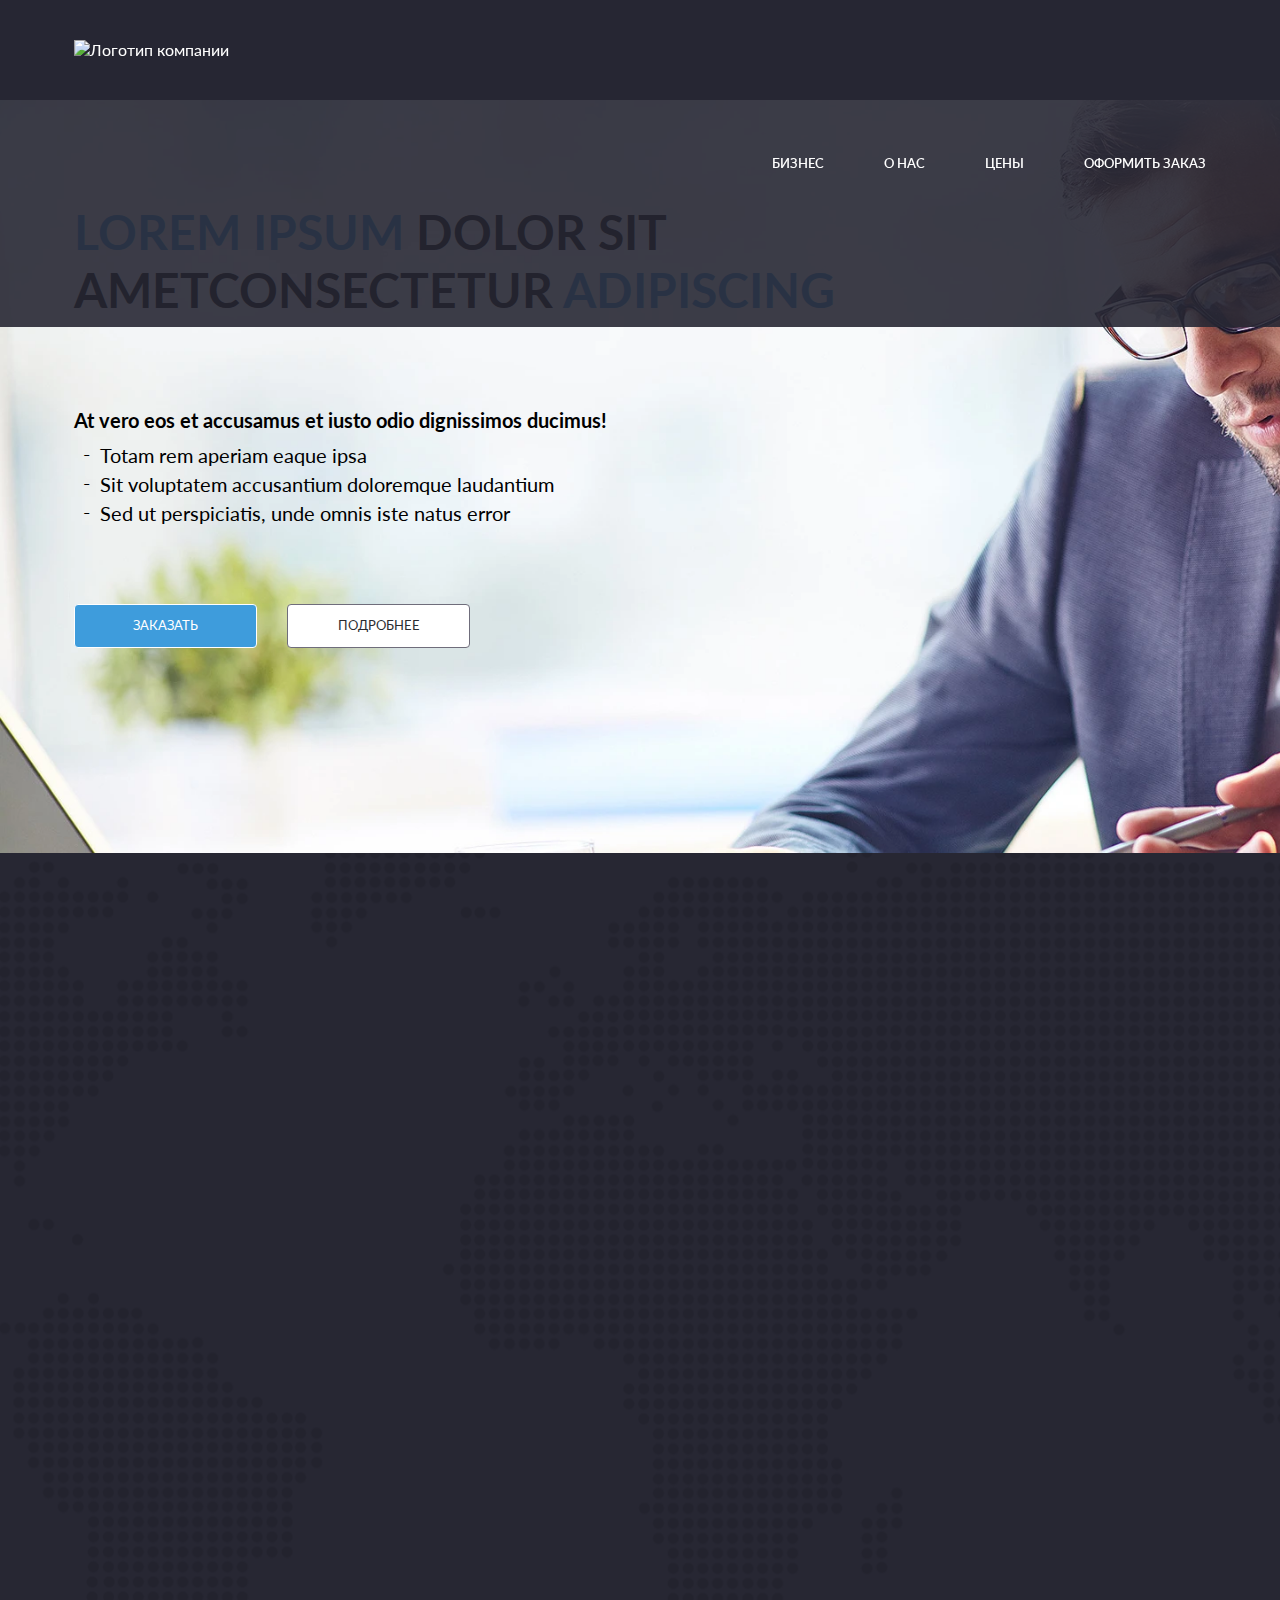
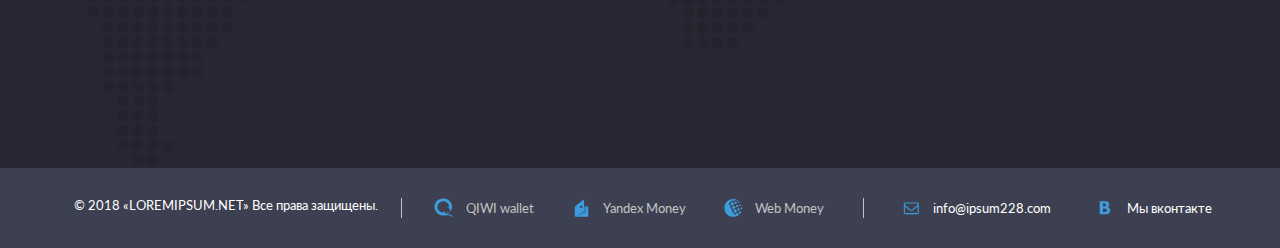
==== main.html @ a4b5b8fb "Add test-form site" ====
<!DOCTYPE html>
<html class="custom-scrollable" lang="en">
  <head>
    <title>Главная - Test</title>
    <meta charset="utf-8">
    <meta name="viewport" content="width=device-width, initial-scale=1.0">
    <meta http-equiv="X-UA-Compatible" content="ie=edge">
    <meta name="description" content="Тестовое задание">
    <link rel="preload" href="fonts/Lato-Regular.woff2" as="font" crossorigin="anonymous">
    <link rel="preload" href="fonts/Lato-Semibold.woff2" as="font" crossorigin="anonymous">
    <link rel="preload" href="fonts/Lato-Bold.woff2" as="font" crossorigin="anonymous">
    <link rel="preload" href="fonts/Lato-Heavy.woff2" as="font" crossorigin="anonymous">
    <link rel="stylesheet" href="css/style.min.css">
  </head>
  <body>
    <div class="visually-hidden"><svg xmlns="http://www.w3.org/2000/svg" xmlns:xlink="http://www.w3.org/1999/xlink"><symbol id="icon-burger" viewBox="0 0 28 22">
<line y1="1" x2="28" y2="1" stroke="currentColor" stroke-width="2"/>
<line y1="11" x2="28" y2="11" stroke="currentColor" stroke-width="2"/>
<line y1="21" x2="28" y2="21" stroke="currentColor" stroke-width="2"/>
</symbol><symbol id="icon-close" viewBox="0 0 20 20"><path d="M.293 18.291a1 1 0 101.414 1.414L10 11.413l8.292 8.292a1 1 0 101.414-1.414l-8.292-8.292 8.292-8.292A1 1 0 1018.291.293L9.999 8.585 1.707.293A1 1 0 10.293 1.707L8.585 10 .293 18.291z"/></symbol><symbol id="icon-cross" viewBox="0 0 14 14">
<path d="M13 1L1 13" stroke="currentColor" stroke-width="1.2" stroke-linecap="round" stroke-linejoin="round"/>
<path d="M1 1L13 13" stroke="currentColor" stroke-width="1.2" stroke-linecap="round" stroke-linejoin="round"/>
</symbol><symbol id="icon-dropdown" viewBox="0 0 9 6">
<path d="M8.93375 1.51079C8.93375 1.43936 8.89803 1.359 8.84446 1.30543L8.39803 0.859C8.34446 0.805429 8.2641 0.769714 8.19268 0.769714C8.12125 0.769714 8.04089 0.805429 7.98732 0.859L4.47839 4.36793L0.969462 0.859C0.91589 0.805429 0.835533 0.769714 0.764105 0.769714C0.683748 0.769714 0.612319 0.805429 0.558748 0.859L0.112319 1.30543C0.0587475 1.359 0.0230331 1.43936 0.0230331 1.51079C0.0230331 1.58221 0.0587475 1.66257 0.112319 1.71614L4.27303 5.87686C4.3266 5.93043 4.40696 5.96614 4.47839 5.96614C4.54982 5.96614 4.63018 5.93043 4.68375 5.87686L8.84446 1.71614C8.89803 1.66257 8.93375 1.58221 8.93375 1.51079Z" fill="currentColor"/>
</symbol><symbol id="icon-email" viewBox="0 0 16 13">
<path d="M14.7503 10.8491C14.7503 10.9914 14.6248 11.117 14.4825 11.117H2.16106C2.01876 11.117 1.89321 10.9914 1.89321 10.8491V4.42057C2.06899 4.62146 2.26151 4.80561 2.47077 4.97302C3.66776 5.89378 4.87312 6.83128 6.03662 7.80226C6.66441 8.32961 7.44287 8.97414 8.31341 8.97414H8.32178H8.33015C9.20068 8.97414 9.97914 8.32961 10.6069 7.80226C11.7704 6.83128 12.9758 5.89378 14.1728 4.97302C14.382 4.80561 14.5746 4.62146 14.7503 4.42057V10.8491ZM14.7503 2.05171C14.7503 2.7632 14.064 3.69233 13.5199 4.11923C12.3982 4.99813 11.2766 5.88541 10.1633 6.77269C9.71966 7.13262 8.91609 7.90271 8.33015 7.90271H8.32178H8.31341C7.72747 7.90271 6.9239 7.13262 6.48026 6.77269C5.36698 5.88541 4.24533 4.99813 3.12367 4.11923C2.37033 3.52492 1.89321 2.69624 1.89321 1.742C1.89321 1.5997 2.01876 1.47414 2.16106 1.47414H14.4825C14.8006 1.47414 14.7503 1.84244 14.7503 2.05171ZM15.8218 1.742C15.8218 1.00539 15.2191 0.40271 14.4825 0.40271H2.16106C1.42446 0.40271 0.821777 1.00539 0.821777 1.742V10.8491C0.821777 11.5857 1.42446 12.1884 2.16106 12.1884H14.4825C15.2191 12.1884 15.8218 11.5857 15.8218 10.8491V1.742Z" fill="currentColor"/>
</symbol><symbol id="icon-file" viewBox="0 0 30 40">
<path d="M29.0313 39.0697H0.966797V0.930176H18.87L29.0313 10.2325V39.0697Z" fill="white"/>
<path d="M9.75042 22.9158C9.31003 22.4971 9.30611 21.8145 9.74166 21.3912C10.1772 20.9679 10.8873 20.9641 11.3277 21.3828L9.75042 22.9158ZM14.2119 25.641L15.0615 26.3446C14.8587 26.571 14.5672 26.7063 14.2566 26.7182C13.946 26.7301 13.6442 26.6176 13.4232 26.4075L14.2119 25.641ZM19.8358 17.7147C20.24 17.2636 20.9482 17.213 21.4175 17.6016C21.8867 17.9902 21.9394 18.6709 21.5351 19.122L19.8358 17.7147ZM11.3277 21.3828L15.0005 24.8745L13.4232 26.4075L9.75042 22.9158L11.3277 21.3828ZM13.3622 24.9373L19.8358 17.7147L21.5351 19.122L15.0615 26.3446L13.3622 24.9373Z" fill="#0B1A22"/>
<path d="M0.824038 0.000917716C0.355416 0.0433751 -0.00194013 0.420336 7.92638e-06 0.870686V39.1302C7.92638e-06 39.6106 0.40712 39.9997 0.909022 40H29.091C29.5929 39.9997 30 39.6106 30 39.1302V10.4356C30.0019 10.2008 29.9045 9.97551 29.7301 9.81053L19.7301 0.245645C19.5589 0.0870326 19.3293 -0.000611819 19.0909 0.000909868H0.909006C0.880786 -0.000303289 0.85225 -0.000303289 0.824029 0.000909868L0.824038 0.000917716ZM1.81836 1.74014H18.1821V10.4355C18.1821 10.9156 18.5892 11.305 19.0911 11.305H28.182V38.2605H1.81828L1.81836 1.74014ZM20.0003 2.96293L26.9035 9.56604H20.0003V2.96293Z" fill="#0B1A22"/>
</symbol><symbol id="icon-list" viewBox="0 0 55 56">
<path d="M23.9933 29.8724V28.5867C23.9933 28.2251 24.2746 27.9439 24.6362 27.9439H38.779C39.1406 27.9439 39.4219 28.2251 39.4219 28.5867V29.8724C39.4219 30.234 39.1406 30.5153 38.779 30.5153H24.6362C24.2746 30.5153 23.9933 30.234 23.9933 29.8724Z" fill="white"/>
<path d="M24.6362 33.0867H38.779C39.1406 33.0867 39.4219 33.368 39.4219 33.7296V35.0153C39.4219 35.3769 39.1406 35.6581 38.779 35.6581H24.6362C24.2746 35.6581 23.9933 35.3769 23.9933 35.0153V33.7296C23.9933 33.368 24.2746 33.0867 24.6362 33.0867Z" fill="white"/>
<path d="M24.6362 38.2296H38.779C39.1406 38.2296 39.4219 38.5108 39.4219 38.8724V40.1581C39.4219 40.5198 39.1406 40.801 38.779 40.801H24.6362C24.2746 40.801 23.9933 40.5198 23.9933 40.1581V38.8724C23.9933 38.5108 24.2746 38.2296 24.6362 38.2296Z" fill="white"/>
<path fill-rule="evenodd" clip-rule="evenodd" d="M16.279 21.8148C12.1838 21.8148 8.86401 18.495 8.86401 14.3998C8.86401 10.3046 12.1838 6.9848 16.279 6.9848C19.723 6.9848 22.6186 9.33277 23.4524 12.5153H36.2076C37.2723 12.5153 38.7589 13.1381 39.5022 13.8814L45.7701 20.1492C46.5134 20.8925 47.1362 22.3791 47.1362 23.4439V46.5867C47.1362 47.6515 46.2723 48.5153 45.2076 48.5153H18.2076C17.1429 48.5153 16.279 47.6515 16.279 46.5867L16.279 21.8148ZM18.8504 21.3568C21.4729 20.3871 23.3971 17.977 23.6626 15.0867H34.279V23.4439C34.279 24.5086 35.1429 25.3724 36.2076 25.3724H44.5647V45.9439H18.8504V21.3568ZM37.6741 15.6894C37.5335 15.5488 37.192 15.368 36.8504 15.2474V22.801H44.404C44.2835 22.4595 44.1027 22.118 43.9621 21.9773L37.6741 15.6894ZM17.279 15.3998H21.279V13.3998H17.279V9.39984H15.279V13.3998H11.279V15.3998H15.279V19.3998H17.279V15.3998Z" fill="white"/>
</symbol><symbol id="icon-mail" viewBox="0 0 55 56">
<path d="M44.4286 39.6071C44.4286 39.9487 44.1272 40.25 43.7857 40.25H14.2143C13.8728 40.25 13.5714 39.9487 13.5714 39.6071V24.1786C13.9933 24.6607 14.4554 25.1027 14.9576 25.5045C17.8304 27.7143 20.7232 29.9643 23.5156 32.2946C25.0223 33.5603 26.8906 35.1071 28.9799 35.1071H29H29.0201C31.1094 35.1071 32.9777 33.5603 34.4844 32.2946C37.2768 29.9643 40.1696 27.7143 43.0424 25.5045C43.5446 25.1027 44.0067 24.6607 44.4286 24.1786V39.6071ZM44.4286 18.4933C44.4286 20.2009 42.7813 22.4308 41.4754 23.4553C38.7835 25.5647 36.0915 27.6942 33.4196 29.8237C32.3549 30.6875 30.4263 32.5357 29.0201 32.5357H29H28.9799C27.5737 32.5357 25.6451 30.6875 24.5804 29.8237C21.9085 27.6942 19.2165 25.5647 16.5246 23.4553C14.7165 22.029 13.5714 20.0402 13.5714 17.75C13.5714 17.4085 13.8728 17.1071 14.2143 17.1071H43.7857C44.5491 17.1071 44.4286 17.9911 44.4286 18.4933ZM47 17.75C47 15.9821 45.5536 14.5357 43.7857 14.5357H14.2143C12.4464 14.5357 11 15.9821 11 17.75V39.6071C11 41.375 12.4464 42.8214 14.2143 42.8214H43.7857C45.5536 42.8214 47 41.375 47 39.6071V17.75Z" fill="white"/>
</symbol><symbol id="icon-money" viewBox="0 0 55 56">
<path d="M23.9286 32.5357V30.6071H26.5V24.8214H26.4598C26.1384 25.3237 25.8371 25.5446 25.3549 25.9665L23.808 24.3594L26.7812 21.6071H29.0714V30.6071H31.6429V32.5357H23.9286ZM34.2143 27.3928C34.2143 23.7366 32.0045 19.0357 27.7857 19.0357C23.567 19.0357 21.3571 23.7366 21.3571 27.3928C21.3571 31.0491 23.567 35.75 27.7857 35.75C32.0045 35.75 34.2143 31.0491 34.2143 27.3928ZM44.5 32.5357C41.6674 32.5357 39.3571 34.846 39.3571 37.6786H16.2143C16.2143 34.846 13.904 32.5357 11.0714 32.5357V22.25C13.904 22.25 16.2143 19.9397 16.2143 17.1071H39.3571C39.3571 19.9397 41.6674 22.25 44.5 22.25V32.5357ZM47.0714 15.8214C47.0714 15.1183 46.4888 14.5357 45.7857 14.5357H9.78571C9.08259 14.5357 8.5 15.1183 8.5 15.8214V38.9643C8.5 39.6674 9.08259 40.25 9.78571 40.25H45.7857C46.4888 40.25 47.0714 39.6674 47.0714 38.9643V15.8214Z" fill="white"/>
</symbol><symbol id="icon-percent" viewBox="0 0 55 56">
<path d="M37.7858 35.9643C37.7858 37.3705 36.6206 38.5357 35.2144 38.5357C33.8081 38.5357 32.643 37.3705 32.643 35.9643C32.643 34.558 33.8081 33.3928 35.2144 33.3928C36.6206 33.3928 37.7858 34.558 37.7858 35.9643ZM22.3572 20.5357C22.3572 21.9419 21.1921 23.1071 19.7858 23.1071C18.3796 23.1071 17.2144 21.9419 17.2144 20.5357C17.2144 19.1294 18.3796 17.9643 19.7858 17.9643C21.1921 17.9643 22.3572 19.1294 22.3572 20.5357ZM42.9287 35.9643C42.9287 31.7053 39.4733 28.25 35.2144 28.25C30.9555 28.25 27.5001 31.7053 27.5001 35.9643C27.5001 40.2232 30.9555 43.6786 35.2144 43.6786C39.4733 43.6786 42.9287 40.2232 42.9287 35.9643ZM41.0001 14.1071C41.0001 13.404 40.4175 12.8214 39.7144 12.8214H36.5001C36.0983 12.8214 35.7166 13.0223 35.4756 13.3437L14.2613 41.6294C14.1006 41.8504 14.0001 42.1116 14.0001 42.3928C14.0001 43.096 14.5827 43.6786 15.2858 43.6786H18.5001C18.9019 43.6786 19.2836 43.4777 19.5247 43.1562L40.7389 14.8705C40.8997 14.6495 41.0001 14.3884 41.0001 14.1071ZM27.5001 20.5357C27.5001 16.2768 24.0447 12.8214 19.7858 12.8214C15.5269 12.8214 12.0715 16.2768 12.0715 20.5357C12.0715 24.7946 15.5269 28.25 19.7858 28.25C24.0447 28.25 27.5001 24.7946 27.5001 20.5357Z" fill="white"/>
</symbol><symbol id="icon-pin" viewBox="0 0 18 21">
<path d="M16.8125 4.60899L13.3304 1.12685C12.9174 0.713902 12.0915 0.36792 11.5 0.36792H1.50002C0.9085 0.36792 0.428589 0.847831 0.428589 1.43935V19.2965C0.428589 19.888 0.9085 20.3679 1.50002 20.3679H16.5C17.0915 20.3679 17.5714 19.888 17.5714 19.2965V6.43935C17.5714 5.84783 17.2255 5.02194 16.8125 4.60899ZM11.8572 1.88578C12.0469 1.95274 12.2366 2.05319 12.3148 2.13131L15.8081 5.62462C15.8862 5.70274 15.9866 5.89247 16.0536 6.08221H11.8572V1.88578ZM16.1429 18.9394H1.85716V1.79649H10.4286V6.43935C10.4286 7.03087 10.9085 7.51078 11.5 7.51078H16.1429V18.9394ZM4.7143 9.29649V10.0108C4.7143 10.2117 4.87055 10.3679 5.07145 10.3679H12.9286C13.1295 10.3679 13.2857 10.2117 13.2857 10.0108V9.29649C13.2857 9.0956 13.1295 8.93935 12.9286 8.93935H5.07145C4.87055 8.93935 4.7143 9.0956 4.7143 9.29649ZM12.9286 11.7965H5.07145C4.87055 11.7965 4.7143 11.9527 4.7143 12.1536V12.8679C4.7143 13.0688 4.87055 13.2251 5.07145 13.2251H12.9286C13.1295 13.2251 13.2857 13.0688 13.2857 12.8679V12.1536C13.2857 11.9527 13.1295 11.7965 12.9286 11.7965ZM12.9286 14.6536H5.07145C4.87055 14.6536 4.7143 14.8099 4.7143 15.0108V15.7251C4.7143 15.926 4.87055 16.0822 5.07145 16.0822H12.9286C13.1295 16.0822 13.2857 15.926 13.2857 15.7251V15.0108C13.2857 14.8099 13.1295 14.6536 12.9286 14.6536Z" fill="currentColor"/>
</symbol><symbol id="icon-qiwi" viewBox="0 0 21 20">
<path d="M16.9118 13.4559C16.9719 13.8435 16.845 14.0076 16.7167 14.0076C16.5885 14.0076 16.4028 13.85 16.1957 13.5373C15.9887 13.2245 15.9179 12.8769 16.0181 12.6986C16.0558 12.6368 16.1167 12.5915 16.1881 12.572C16.2595 12.5525 16.3359 12.5604 16.4015 12.5939C16.7421 12.718 16.8757 13.2233 16.9118 13.4559ZM15.0241 14.3061C15.4343 14.6408 15.5585 15.0389 15.3421 15.3193C15.2762 15.3977 15.1922 15.46 15.0968 15.5013C15.0014 15.5426 14.8974 15.5617 14.793 15.557C14.5642 15.5574 14.3425 15.4801 14.1665 15.3386C13.7951 15.0246 13.6856 14.5142 13.9287 14.2247C13.9824 14.1653 14.0494 14.1186 14.1247 14.0881C14.2 14.0577 14.2814 14.0443 14.3629 14.049C14.6077 14.0569 14.8418 14.1479 15.0241 14.3061ZM14.3402 17.5367C16.1022 17.5367 18.0139 18.1208 20.1313 19.9351C20.3424 20.1161 20.6243 19.8912 20.4399 19.6651C18.3599 17.1258 16.4322 16.6412 14.5178 16.2329C12.172 15.7315 10.9643 14.4535 10.1187 13.0514C9.95167 12.7723 9.87552 12.8214 9.86083 13.1806C9.84679 13.7131 9.88841 14.2456 9.98507 14.7701C9.89022 14.7701 9.79403 14.7701 9.69918 14.7701C8.49698 14.7701 7.32179 14.4252 6.3222 13.7792C5.3226 13.1331 4.54352 12.2148 4.08346 11.1404C3.6234 10.0661 3.50302 8.88385 3.73756 7.7433C3.9721 6.60275 4.55101 5.55509 5.40109 4.7328C6.25117 3.91051 7.33424 3.35053 8.51334 3.12366C9.69244 2.89679 10.9146 3.01322 12.0253 3.45824C13.136 3.90326 14.0853 4.65688 14.7532 5.62379C15.4211 6.5907 15.7776 7.72748 15.7776 8.89037C15.7782 9.11877 15.7653 9.347 15.7389 9.57397C15.0985 9.49597 14.4514 9.48427 13.8085 9.53908C13.5773 9.55846 13.6107 9.6683 13.7844 9.69285C15.7883 10.043 17.175 11.2435 17.4902 13.4339C17.4914 13.445 17.4961 13.4555 17.5037 13.4638C17.5114 13.4721 17.5215 13.478 17.5328 13.4804C17.544 13.4828 17.5558 13.4818 17.5664 13.4774C17.577 13.473 17.5859 13.4654 17.5918 13.4559C18.6342 11.7703 19.0706 9.79838 18.8329 7.84774C18.5952 5.89709 17.6968 4.07738 16.2778 2.67245C14.8588 1.26752 12.999 0.356356 10.9885 0.0810911C8.97799 -0.194174 6.92984 0.181935 5.1635 1.15075C3.39717 2.11957 2.01197 3.62662 1.22396 5.43683C0.435958 7.24704 0.289461 9.25863 0.807322 11.1578C1.32518 13.057 2.47828 14.737 4.08676 15.9358C5.69524 17.1346 7.66865 17.7848 9.69918 17.7849C11.0418 17.7887 12.379 17.5355 14.3402 17.5355V17.5367Z" fill="currentColor"/>
</symbol><symbol id="icon-search" viewBox="0 0 55 55">
<path d="M33.9285 24.9286C33.9285 29.8906 29.8906 33.9286 24.9285 33.9286C19.9664 33.9286 15.9285 29.8906 15.9285 24.9286C15.9285 19.9665 19.9664 15.9286 24.9285 15.9286C29.8906 15.9286 33.9285 19.9665 33.9285 24.9286ZM44.2142 41.6429C44.2142 40.9598 43.933 40.2969 43.4709 39.8348L36.5803 32.9442C38.2075 30.5937 39.0714 27.7812 39.0714 24.9286C39.0714 17.1138 32.7432 10.7857 24.9285 10.7857C17.1138 10.7857 10.7856 17.1138 10.7856 24.9286C10.7856 32.7433 17.1138 39.0714 24.9285 39.0714C27.7812 39.0714 30.5937 38.2076 32.9441 36.5803L39.8348 43.4509C40.2968 43.933 40.9598 44.2143 41.6428 44.2143C43.049 44.2143 44.2142 43.0491 44.2142 41.6429Z" fill="white"/>
</symbol><symbol id="icon-vk" viewBox="0 0 12 14">
<path d="M11.1804 9.28625C11.1804 9.93665 11.0574 10.5079 10.8113 11.0001C10.5652 11.4923 10.2341 11.8995 9.81812 12.2218C9.32593 12.6085 8.78394 12.8839 8.19214 13.048C7.6062 13.212 6.85913 13.2941 5.95093 13.2941H0.712646V0.207153H5.33569C6.29663 0.207153 7.02319 0.245239 7.51538 0.321411C8.01343 0.391724 8.47925 0.544067 8.91284 0.778442C9.38159 1.0304 9.73022 1.36731 9.95874 1.78918C10.1931 2.21106 10.3103 2.69739 10.3103 3.24817C10.3103 3.88684 10.1492 4.4552 9.8269 4.95325C9.5105 5.45129 9.07104 5.8175 8.50854 6.05188V6.12219C9.31714 6.29211 9.9646 6.64075 10.4509 7.16809C10.9373 7.68958 11.1804 8.39563 11.1804 9.28625ZM6.97046 3.90735C6.97046 3.69641 6.91479 3.47961 6.80347 3.25696C6.698 3.0343 6.53101 2.87317 6.30249 2.77356C6.08569 2.67981 5.82788 2.63 5.52905 2.62415C5.23608 2.61243 4.79663 2.60657 4.21069 2.60657H3.98218V5.37512H4.39526C4.95776 5.37512 5.35034 5.36926 5.573 5.35754C5.80151 5.34583 6.03589 5.2843 6.27612 5.17297C6.53979 5.04993 6.72144 4.88 6.82104 4.66321C6.92065 4.44641 6.97046 4.19446 6.97046 3.90735ZM7.79663 9.22473C7.79663 8.82043 7.7146 8.50403 7.55054 8.27551C7.38647 8.047 7.14038 7.87415 6.81226 7.75696C6.61304 7.68079 6.33765 7.63977 5.98608 7.63391C5.64038 7.62219 5.17456 7.61633 4.58862 7.61633H3.98218V10.8947H4.15796C5.01343 10.8947 5.60522 10.8888 5.93335 10.8771C6.26147 10.8654 6.59546 10.7863 6.9353 10.6398C7.23413 10.5109 7.45093 10.3234 7.58569 10.0773C7.72632 9.82532 7.79663 9.54114 7.79663 9.22473Z" fill="currentColor"/>
</symbol><symbol id="icon-web-money" viewBox="0 0 19 18">
<path d="M9.34077 0C10.751 0 12.0928 0.323103 13.2969 0.901077C13.4857 0.986269 13.6758 1.08823 13.864 1.19028L13.0384 1.92159L11.8007 0.646297L9.66802 2.51651L8.41214 1.17307L4.49048 4.65889L7.00126 7.39646L6.02108 8.24641L8.49822 10.984L7.51795 11.8336L11.0613 15.7274L13.1585 13.823L14.9826 15.8639C14.6211 16.136 14.2255 16.4086 13.796 16.6462C12.4886 17.3773 10.9747 17.8016 9.35814 17.8016C4.38691 17.8016 0.345546 13.8066 0.345546 8.89314C0.327991 4.01286 4.37007 0 9.34077 0ZM7.68931 8.34864L9.83937 6.44418L11.7662 8.56952L9.61567 10.4738L7.68931 8.34864ZM9.22053 12.0214L11.3531 10.1001L13.2969 12.2253L11.1467 14.1298L9.22053 12.0214ZM6.15942 4.72713L8.30886 2.82267L10.2352 4.948L8.08507 6.85238L6.15942 4.72713ZM10.0974 3.70661L11.6971 2.27842L13.1423 3.85978L11.5426 5.30484L10.0974 3.70661ZM12.9529 10.2528L14.5521 8.82456L15.9972 10.4224L14.3974 11.8516L12.9529 10.2528ZM14.3631 13.4668L15.9629 12.0382L17.4068 13.6195L15.8076 15.0644L14.3631 13.4668ZM15.0168 6.12107L16.0831 5.16879L17.0459 6.22339L15.9799 7.17531L15.0168 6.12107ZM13.6408 2.97548L14.7071 2.00651L15.6707 3.07753L14.6036 4.02972L13.6408 2.97548ZM16.3755 9.26693L17.4417 8.31474L18.422 9.36899L17.3389 10.3209L16.3755 9.26693ZM11.5768 6.90341L13.1766 5.47513L14.6211 7.05614L13.022 8.48469L11.5768 6.90341Z" fill="currentColor"/>
</symbol><symbol id="icon-yandex-money" viewBox="0 0 15 18">
<path fill-rule="evenodd" clip-rule="evenodd" d="M0.779835 8.9307C0.779835 7.94664 0.863032 7.32213 2.91811 5.80087C4.61949 4.54138 10.073 0.237427 10.073 0.237427V7.42209H14.2203V17.7627H2.07518C1.36275 17.7627 0.779633 17.1844 0.779633 16.4778L0.779835 8.93076V8.9307Z" fill="currentColor"/>
<path fill-rule="evenodd" clip-rule="evenodd" d="M10.073 7.422V11.585L2.45212 16.7335L12.0874 13.6246V7.422H10.073Z" fill="black" fill-opacity="0.2"/>
<path fill-rule="evenodd" clip-rule="evenodd" d="M6.5904 7.20685C7.03609 6.68023 7.68696 6.49436 8.04435 6.79173C8.40174 7.08915 8.3303 7.75719 7.8846 8.2838C7.43925 8.81035 6.78811 8.99602 6.43072 8.69859C6.07333 8.40123 6.14497 7.73333 6.5904 7.20678V7.20685Z" fill="#231F20"/>
</symbol></svg>
    </div>
    <div class="wrapper">
      <header class="header">
        <div class="container">
          <div class="header__content-wrapper">
            <div class="header__logo"><img src="img/content/logo@1x.png" srcset="img/content/logo@2x.png 2x" width="120" height="120" alt="Логотип компании">
            </div>
            <div class="header__content">
              <nav class="main-nav">
                <ul class="main-nav__list">
                  <li class="main-nav__item"><a class="main-nav__link hover-main" href="#" aria-label="Бизнес">Бизнес</a>
                  </li>
                  <li class="main-nav__item"><a class="main-nav__link hover-main" href="#" aria-label="О нас">О нас</a>
                  </li>
                  <li class="main-nav__item"><a class="main-nav__link hover-main" href="#" aria-label="Цены">Цены</a>
                  </li>
                  <li class="main-nav__item"><a class="main-nav__link hover-main" href="#" aria-label="Оформить заказ">Оформить заказ</a>
                  </li>
                </ul>
              </nav>
            </div>
            <button class="header__menu-btn button button--transparent js-open-menu" type="button" aria-label="Развернуть меню" aria-pressed="false">
              <svg width="24" height="24" aria-hidden="true">
                <use xlink:href="#icon-burger"></use>
              </svg>
            </button>
            <button class="header__menu-btn button button--transparent btn-close-menu" type="button" aria-label="Свернуть меню" aria-pressed="false">
              <svg width="14" height="14" aria-hidden="true">
                <use xlink:href="#icon-cross"></use>
              </svg>
            </button>
            <div class="bg-overlay"></div>
          </div>
        </div>
        <div class="mobile-nav">
          <div class="mobile-nav__wrapper">
            <div class="container">
              <div class="mobile-nav__block">
                <ul class="mobile-nav__list">
                  <li class="mobile-nav__item"><a class="mobile-nav__link hover-main" href="#" aria-label="Бизнес">Бизнес</a>
                  </li>
                  <li class="mobile-nav__item"><a class="mobile-nav__link hover-main" href="#" aria-label="О нас">О нас</a>
                  </li>
                  <li class="mobile-nav__item"><a class="mobile-nav__link hover-main" href="#" aria-label="Цены">Цены</a>
                  </li>
                  <li class="mobile-nav__item"><a class="mobile-nav__link hover-main" href="#" aria-label="Оформить заказ">Оформить заказ</a>
                  </li>
                </ul>
              </div>
            </div>
          </div>
        </div>
      </header>
      <main>
        <div class="page-content">
          <h1 class="visually-hidden">Сайт компании Loremipsum</h1>
          <section class="intro" data-animate>
            <div class="container">
              <div class="intro__content">
                <div class="intro__text sup">
                  <h2 class="intro__title"><span class="text-accent">Lorem ipsum&nbsp;</span>dolor sit<br> ametconsectetur&nbsp;<span class="text-accent">adipiscing</span></h2>
                  <div class="intro__description">
                    <h3 class="intro__subtitle">At vero eos et accusamus et iusto odio dignissimos ducimus!</h3>
                    <ul class="intro__list">
                      <li class="intro__item">Totam rem aperiam eaque ipsa</li>
                      <li class="intro__item">Sit voluptatem accusantium doloremque laudantium</li>
                      <li class="intro__item">Sed ut perspiciatis, unde omnis iste natus error</li>
                    </ul>
                  </div>
                </div>
                <div class="intro__btns"><a class="button button--main button--accentColor hover-secondary button--s intro__btn" href="#" aria-label="">заказать</a><a class="button button--main button--white hover-main button--s intro__btn" href="#" aria-label="">подробнее</a></div>
              </div>
            </div>
          </section>
          <section class="order" data-animate>
            <div class="container">
              <div class="order__content sup">
                <h2 class="order__title">Оформление<span class="text-accent">&nbsp;&nbsp;заказа</span></h2>
                <p class="order__description">Перед заполнением формы ознакомьтесь с нашей схемой работы!</p>
                <div class="order__scheme">
                  <div class="scheme">
                    <ul class="scheme__list">
                      <li class="scheme__item"><span class="scheme__icon"><span class="scheme__icon-wrapper">
                            <svg width="55" height="55" aria-hidden="true">
                              <use xlink:href="#icon-search"></use>
                            </svg></span></span>
                        <p class="scheme__text">Lorem ipsum dolor sit amet</p>
                      </li>
                      <li class="scheme__item"><span class="scheme__icon"><span class="scheme__icon-wrapper">
                            <svg width="55" height="56" aria-hidden="true">
                              <use xlink:href="#icon-percent"></use>
                            </svg></span></span>
                        <p class="scheme__text">Сonsecteturadipiscing elit</p>
                      </li>
                      <li class="scheme__item"><span class="scheme__icon"><span class="scheme__icon-wrapper">
                            <svg width="55" height="56" aria-hidden="true">
                              <use xlink:href="#icon-list"></use>
                            </svg></span></span>
                        <p class="scheme__text">Sed do eiusmod tempor</p>
                      </li>
                      <li class="scheme__item"><span class="scheme__icon"><span class="scheme__icon-wrapper">
                            <svg width="55" height="56" aria-hidden="true">
                              <use xlink:href="#icon-mail"></use>
                            </svg></span></span>
                        <p class="scheme__text">Esse cillum dolore eu fugiat</p>
                      </li>
                      <li class="scheme__item"><span class="scheme__icon"><span class="scheme__icon-wrapper">
                            <svg width="55" height="56" aria-hidden="true">
                              <use xlink:href="#icon-money"></use>
                            </svg></span></span>
                        <p class="scheme__text">Excepteur sint occaecat cupidatat non proident</p>
                      </li>
                    </ul>
                  </div>
                </div>
                <div class="form-order">
                  <form class="form" action="#" method="post">
                    <div class="form__wrapper">
                      <div class="form__group">
                        <div class="form__select">
                          <div class="custom-select">
                            <label class="custom-select__label" for="systemType"></label>
                            <select id="systemType" name="system-type">
                              <option value="">Выберите тип системы</option>
                              <option value="Ed ut perspiciatis">Ed ut perspiciatis</option>
                              <option value="Nemo enim">Nemo enim ipsam</option>
                              <option value="Et harum">Et harum quidem</option>
                              <option value="Temporibus">Temporibus autem</option>
                              <option value="Itaque">Itaque earum rerum</option>
                              <option value="Nemo">Nemo</option>
                              <option value="Uyy jhfue">Uyy jhfue</option>
                              <option value="Tem eieipo">Tem eieipo ribus</option>
                              <option value="Uhhf">Uhhf hjwuw iwwi</option>
                            </select>
                            <svg width="9" height="6" aria-hidden="true">
                              <use xlink:href="#icon-dropdown"></use>
                            </svg>
                            <div class="custom-select__btn">Выберите тип системы</div>
                            <div class="custom-select__dropdown">
                              <div class="custom-select__wrapper">
                                <div class="custom-select__list custom-scrollable">
                                  <div>Ed ut perspiciatis</div>
                                  <div>Nemo enim ipsam</div>
                                  <div>Et harum quidem</div>
                                  <div>Temporibus autem</div>
                                  <div>Itaque earum rerum</div>
                                  <div>Nemo</div>
                                  <div>Uyy jhfue</div>
                                  <div>Tem eieipo ribus</div>
                                  <div>Uhhf hjwuw iwwi</div>
                                </div>
                              </div>
                            </div>
                          </div>
                        </div>
                        <div class="form__input">
                          <label for="userEmail"></label>
                          <input id="userEmail" name="user-email" type="email" placeholder="Ваш e-mail" required>
                        </div>
                        <div class="form__input">
                          <label for="userName"></label>
                          <input id="userName" name="user-name" type="text" placeholder="Ваше имя" required>
                        </div>
                      </div>
                      <div class="form__group">
                        <div class="bar">
                          <div class="bar__wrapper">
                            <div class="bar__info">
                              <div class="bar__text">Sed ut perspiciatis, unde omnis iste natus</div>
                              <div class="bar__input">
                                <label for="barRangeInput"></label>
                                <input id="barRangeInput" name="bar-range-input" type="number" placeholder="75">
                              </div>
                            </div>
                            <div class="bar__range">
                              <label for="barRange" aria-label="barRange"></label>
                              <input id="barRange" name="bar-range" type="range" min="0" max="100" value="75" step="5">
                            </div>
                          </div>
                        </div>
                        <div class="form__add-file">
                          <label>
                            <input type="file" id="user-file" accept=".jpg, .png, .pdf, .doc, .jpeg"><span class="form__add-sign hover-main"><span class="form__add-icon">
                                <svg width="18" height="21" aria-hidden="true">
                                  <use xlink:href="#icon-pin"></use>
                                </svg>
                                <svg width="30" height="40" aria-hidden="true">
                                  <use xlink:href="#icon-file"></use>
                                </svg></span><span class="form__add-text">Прикрепить файл</span></span>
                          </label>
                          <button class="form__file-remove" type="button">
                            <svg width="14" height="14" aria-hidden="true">
                              <use xlink:href="#icon-close"></use>
                            </svg>
                          </button>
                        </div>
                      </div>
                      <button class="button button--main button--accentColor button--m form__button form-order__button hover-secondary" type="submit" aria-label="Отправить">Отправить</button>
                    </div>
                  </form>
                </div>
              </div>
            </div>
          </section>
        </div>
      </main>
      <footer class="footer">
        <div class="container">
          <div class="footer__content">
            <div class="footer__copyright">&copy; 2018 «LOREMIPSUM.NET» Все права защищены.</div>
            <div class="footer__wallets-wrapper">
              <ul class="footer__wallets-list">
                <li class="footer__wallet-item"><span class="footer__icon">
                    <svg width="21" height="20" aria-hidden="true">
                      <use xlink:href="#icon-qiwi"></use>
                    </svg></span><span class="footer__wallet-text">QIWI wallet</span></li>
                <li class="footer__wallet-item"><span class="footer__icon">
                    <svg width="15" height="18" aria-hidden="true">
                      <use xlink:href="#icon-yandex-money"></use>
                    </svg></span><span class="footer__wallet-text">Yandex Money</span></li>
                <li class="footer__wallet-item"><span class="footer__icon">
                    <svg width="19" height="18" aria-hidden="true">
                      <use xlink:href="#icon-web-money"></use>
                    </svg></span><span class="footer__wallet-text">Web Money</span></li>
              </ul>
            </div>
            <div class="footer__contacts-wrapper">
              <ul class="footer__contacts-list">
                <li class="footer__contact-item"><a class="footer__link hover-main" href="mailto:info@ipsum228.com" aria-label="info@ipsum228.com" target="_blank" rel="nofollow noopener"><span class="footer__icon">
                      <svg width="16" height="13" aria-hidden="true">
                        <use xlink:href="#icon-email"></use>
                      </svg></span><span class="footer__contact-text">info@ipsum228.com</span></a></li>
                <li class="footer__contact-item"><a class="footer__link hover-main" href="#" aria-label="Мы вконтакте" target="_blank" rel="nofollow noopener"><span class="footer__icon">
                      <svg width="12" height="14" aria-hidden="true">
                        <use xlink:href="#icon-vk"></use>
                      </svg></span><span class="footer__contact-text">Мы вконтакте</span></a></li>
              </ul>
            </div>
          </div>
        </div>
      </footer>
    </div>
    <script src="js/vendor.min.js"></script>
    <script src="js/main.min.js"></script>
  </body>
</html>
---- css/style.min.css ----
/*! normalize.css v8.0.1 | MIT License | github.com/necolas/normalize.css */
@-webkit-keyframes slideUp{0%{-webkit-transform:translateY(40px);transform:translateY(40px)}to{-webkit-transform:translateY(0);transform:translateY(0)}}@keyframes slideUp{0%{-webkit-transform:translateY(40px);transform:translateY(40px)}to{-webkit-transform:translateY(0);transform:translateY(0)}}html{line-height:1.15;-webkit-text-size-adjust:100%;-webkit-box-sizing:border-box;box-sizing:border-box;font-size:62.5%}details,main{display:block}h1{margin:.67em 0;font-size:2em}hr{-webkit-box-sizing:content-box;box-sizing:content-box;height:0;overflow:visible}code,kbd,pre,samp{font-size:1em;font-family:monospace,monospace}a{background-color:transparent;color:#fff;text-decoration:none}abbr[title]{-webkit-text-decoration:underline dotted;text-decoration:underline dotted;border-bottom:none}b,strong{font-weight:bolder}small{font-size:80%}sub,sup{position:relative;font-size:75%;line-height:0;vertical-align:baseline}sub{bottom:-.25em}sup{top:-.5em}img{border-style:none}button,input,optgroup,select,textarea{margin:0;font-size:100%;line-height:1.15;font-family:inherit}button,input{overflow:visible}button,select{text-transform:none}[type=button]::-moz-focus-inner,[type=reset]::-moz-focus-inner,[type=submit]::-moz-focus-inner,button::-moz-focus-inner{padding:0;border-style:none}[type=button]:-moz-focusring,[type=reset]:-moz-focusring,[type=submit]:-moz-focusring,button:-moz-focusring{outline:1px dotted ButtonText}fieldset{padding:.35em .75em .625em}legend{display:table;max-width:100%;color:inherit;white-space:normal}progress{vertical-align:baseline}textarea{overflow:auto;resize:none}[type=checkbox],[type=radio],legend{-webkit-box-sizing:border-box;box-sizing:border-box;padding:0}[type=number]::-webkit-inner-spin-button,[type=number]::-webkit-outer-spin-button{height:auto}[type=search]{outline-offset:-2px;-webkit-appearance:textfield}[type=search]::-webkit-search-decoration{-webkit-appearance:none}::-webkit-file-upload-button{font:inherit;-webkit-appearance:button}summary{display:list-item}.custom-select select,[hidden],template{display:none}@font-face{font-family:"Lato";font-style:normal;font-weight:400;font-display:swap;src:url(../fonts/Lato-Regular.woff2) format("woff2"),url(../fonts/Lato-Regular.woff) format("woff")}@font-face{font-family:"Lato";font-style:normal;font-weight:600;font-display:swap;src:url(../fonts/Lato-Semibold.woff2) format("woff2"),url(../fonts/Lato-Semibold.woff) format("woff")}@font-face{font-family:"Lato";font-style:normal;font-weight:700;font-display:swap;src:url(../fonts/Lato-Bold.woff2) format("woff2"),url(../fonts/Lato-Bold.woff) format("woff")}@font-face{font-family:"Lato";font-style:normal;font-weight:800;font-display:swap;src:url(../fonts/Lato-Heavy.woff2) format("woff2"),url(../fonts/Lato-Heavy.woff) format("woff")}*,::after,::before{-webkit-box-sizing:border-box;box-sizing:border-box}body,html{margin:0;padding:0}body{width:100%;height:100%;font-style:normal;font-weight:400;font-size:1.6rem;line-height:1.2;font-family:"Lato","Arial",sans-serif;color:#fff;background-color:#272733;-webkit-font-smoothing:antialiased;-moz-osx-font-smoothing:grayscale;text-rendering:optimizeLegibility}img,video{display:block;max-width:100%}input:-webkit-autofill{-webkit-box-shadow:inset 0 0 0 1000px #fff;box-shadow:inset 0 0 0 1000px #fff;-webkit-text-fill-color:#000}input,select,textarea{border-radius:0}input::-webkit-input-placeholder,textarea::-webkit-input-placeholder{opacity:1}input::-moz-placeholder,textarea::-moz-placeholder{opacity:1}input:-ms-input-placeholder,input::-ms-input-placeholder,textarea:-ms-input-placeholder,textarea::-ms-input-placeholder{opacity:1}input::placeholder,textarea::placeholder{opacity:1}input:invalid,textarea:invalid{-webkit-box-shadow:none;box-shadow:none}input[type=search]::-webkit-search-cancel-button,input[type=search]::-webkit-search-decoration,input[type=search]::-webkit-search-results-button,input[type=search]::-webkit-search-results-decoration{-webkit-appearance:none;appearance:none}input::-webkit-inner-spin-button,input::-webkit-outer-spin-button{margin:0;-webkit-appearance:none;appearance:none}input[type=number]{-webkit-appearance:textfield;-moz-appearance:textfield;appearance:textfield}input:matches([type=email],[type=number],[type=password],[type=search],[type=tel],[type=text],[type=url]),select,textarea{-webkit-appearance:none;-moz-appearance:none;appearance:none}[type=button],[type=reset],[type=submit],button{-webkit-appearance:none;-moz-appearance:none;appearance:none}::-webkit-scrollbar{width:7px;height:8px;background-color:#3d4050;border-radius:3px}::-webkit-scrollbar-thumb{background-color:#3e9cdc;border-radius:3px}.wrapper{position:relative;display:flex;flex-direction:column;min-height:100vh;min-height:calc(100*var(--vh, 1vh));overflow:hidden}.wrapper--no-scrollbar{height:100vh;height:calc(100*var(--vh, 1vh));-ms-overflow-style:none;scrollbar-width:none}.wrapper--no-scrollbar::-webkit-scrollbar{display:none}.wrapper .footer,.wrapper .header{flex-shrink:0}.wrapper main{flex-grow:1}.scroll-lock-ios{position:fixed;overflow:hidden}.scroll-lock{overflow:hidden}.visually-hidden{position:absolute;width:1px;height:1px;margin:-1px;clip:rect(0 0 0 0)}.no-transition{-webkit-transition:none!important;transition:none!important}.text-accent{color:#3e9cdc}.custom-scrollable{scrollbar-color:#3e9cdc #3d4050;scrollbar-width:thin}.hover-main,.hover-secondary{-webkit-transition:color .3s ease;transition:color .3s ease}.container{width:100%;max-width:1200px;margin:0 auto;padding:0 16px}.bar{margin-bottom:1rem}.bar__wrapper{display:flex;flex-direction:column}.bar__info{display:flex;justify-content:space-between;align-items:center;margin-bottom:1rem}.bar__text{font-size:1.8rem}.bar__input{position:relative}.bar__input::after{content:"%";position:absolute;top:2px;right:3px;width:1rem;height:100%}.bar__input input{width:100%;height:2.2rem;padding-right:2rem;text-align:right;color:#fff;background-color:transparent;border:0}.bar__input input::-webkit-input-placeholder{font-weight:600;font-size:1.8rem;color:rgba(255,255,255,.85)}.bar__input input::-moz-placeholder{font-weight:600;font-size:1.8rem;color:rgba(255,255,255,.85)}.bar__input input:-ms-input-placeholder,.bar__input input::-ms-input-placeholder{font-weight:600;font-size:1.8rem;color:rgba(255,255,255,.85)}.bar__input input::placeholder{font-weight:600;font-size:1.8rem;color:rgba(255,255,255,.85)}.bar input[type=range]{width:100%;-webkit-appearance:none;-moz-appearance:none;appearance:none;background:0 0;cursor:-webkit-grab;cursor:grab}.bar input[type=range]::-webkit-slider-runnable-track{height:.6rem;background-color:rgba(255,255,255,.7);border:.1rem solid #fff;border-radius:.4rem}.bar input[type=range]::-moz-range-track{height:.6rem;background-color:rgba(255,255,255,.7);border:.1rem solid #fff;border-radius:.4rem}.bar input[type=range]::-webkit-slider-thumb{-webkit-appearance:none;appearance:none;width:23.75px;height:23.75px;margin-top:-.9rem;background-color:#42a9ed;border:.3rem solid #286690;border-radius:50px;-webkit-transition:all .3s ease;transition:all .3s ease}.bar input[type=range]::-moz-range-thumb{background-color:#42a9ed;border:.3rem solid #286690;border-radius:50px;width:23.75px;height:23.75px}.bar input[type=range]:focus{outline:0}.bar input[type=range]:focus::-webkit-slider-thumb{border:.1rem solid #42a9ed;outline:.3rem solid #286690;outline-offset:.13rem}.bar input[type=range]:focus::-moz-range-thumb{border:.1rem solid #42a9ed;outline:.3rem solid #286690;outline-offset:.13rem}.button{display:inline-flex;align-items:center;justify-content:center;border:0;cursor:pointer;outline:0;-webkit-transition:all .3s ease;transition:all .3s ease}.button--main{border-radius:4px;text-transform:uppercase}.button--accentColor{background-color:#3e9cdc;border:.1rem solid #fff;color:#fff}.button--white{background-color:#fff;border:.1rem solid #6f6d7b;color:#2a2b30}.button--m,.button--s{padding:1.45rem;font-weight:600;font-size:1.5rem}.button--s{font-weight:400;font-size:1.3rem}.custom-select{position:relative;height:100%;cursor:pointer}.custom-select:focus .custom-select__btn,.custom-select:focus svg,.custom-select:hover .custom-select__btn,.custom-select:hover svg{color:#42a9ed}.custom-select svg{position:absolute;top:45%;right:10px;width:.9rem;height:.6rem;color:#000;-webkit-transition:all .3s ease;transition:all .3s ease}.custom-select__btn{align-items:center;padding:1.2rem 2rem 1.2rem 1rem;height:48px;font-size:1.8rem;font-weight:400;color:#272733;background-color:rgba(255,255,255,.85);border:.1rem solid #fff;border-radius:3px;overflow:hidden;-webkit-transition:color .3s ease;transition:color .3s ease;white-space:nowrap;text-overflow:ellipsis;display:block;max-width:370px;width:100%}.custom-select__dropdown{display:none}.custom-select .same-as-selected,.custom-select__list div:focus,.custom-select__list div:hover{color:#42a9ed;border-radius:3px}.custom-select.open svg{color:#fff;-webkit-transform:scale(1,-1);transform:scale(1,-1)}.custom-select.open .custom-select__btn{color:#fff;background-color:rgba(61,64,80,.85);border-color:rgba(61,64,80,.85);border-bottom-left-radius:0;border-bottom-right-radius:0}.custom-select.open .custom-select__dropdown{z-index:99;display:block;position:absolute;top:100%;left:0;right:0;background-color:rgba(39,39,51,.9);border:.1rem solid #3d4050;border-bottom-left-radius:3px;border-bottom-right-radius:3px}.custom-select.open .custom-select__wrapper{margin:1rem}.custom-select.open .custom-select__list{max-height:23rem;overflow-y:scroll;-webkit-overflow-scrolling:touch;font-size:1.8rem;color:#fff;-webkit-transition:all .3s ease;transition:all .3s ease}.custom-select.open .custom-select__list div{padding:1.2rem 1rem;cursor:pointer}.form{width:100%}.form__group,.form__wrapper{align-items:center;width:100%}.form__wrapper{display:flex;flex-direction:column}.form__group{display:grid;gap:3rem;grid-template-columns:repeat(3,1fr);margin-bottom:3rem}.form__group:last-of-type{margin-bottom:4.2rem}.form__input input,.form__select select{width:100%;height:100%;font-size:1.8rem;background-color:rgba(255,255,255,.85);border:.1rem solid #fff;border-radius:.3rem}.form__input input{padding:1.2rem 1rem;font-weight:800;color:#000}.form__input input::-webkit-input-placeholder{font-weight:400;font-size:1.8rem;color:#272733}.form__input input::-moz-placeholder{font-weight:400;font-size:1.8rem;color:#272733}.form__input input:-ms-input-placeholder,.form__input input::-ms-input-placeholder{font-weight:400;font-size:1.8rem;color:#272733}.form__input input::placeholder{font-weight:400;font-size:1.8rem;color:#272733}.form__select select{padding:1.2rem 3rem 1.2rem 1rem;-webkit-appearance:none;-moz-appearance:none;appearance:none;background-repeat:no-repeat;background-position:calc(100% - .8em) 1.1em;background-size:.5em auto;background-image:url([data-uri]);cursor:pointer}.form input:focus,.form select:focus,.form textarea:focus{outline:0;border-color:#3e9cdc}.form input::-webkit-contacts-auto-fill-button{visibility:hidden;display:none;pointer-events:none;position:absolute;right:0}.form__add-file{position:relative}.form__add-file label{position:relative;display:flex;align-items:center;justify-content:center;width:100%;padding:9px 10px;font-weight:600;font-size:1.5rem;text-transform:uppercase;background-color:#fff;border:2px solid #3e9cdc;border-radius:3px;color:#272733}.form__add-file input{position:absolute;width:1px;height:1px;margin:-1px;clip:rect(0 0 0 0);padding:0;border:0}.form__add-file.not-empty .form__add-icon svg:first-child{display:none}.form__add-file.not-empty .form__add-icon svg:last-child{display:block}.form__add-file.not-empty .form__add-text{width:calc(100% - 3.5rem);font-weight:400;text-transform:none;text-overflow:ellipsis;overflow:hidden}.form__add-sign{display:flex;align-items:center;cursor:pointer}.form__add-icon{display:flex;align-items:center;justify-content:center;margin-right:1rem}.form__add-icon svg{width:1.8rem;height:2.6rem}.form__add-icon svg:last-child{display:none;width:1.8rem;height:2rem}.form__add-text{font-weight:600;font-size:1.5rem;text-transform:uppercase}.form__file-remove{display:none;position:absolute;right:16px;top:14px;padding:0;background-color:transparent;border:0;cursor:pointer}.form__file-remove svg{width:1.4rem;height:1.4rem}.form__file-remove.active{display:block}.scheme{width:100%}.scheme__list{padding:0;list-style:none;display:flex;justify-content:flex-start;width:-webkit-fit-content;width:-moz-fit-content;width:fit-content;margin:0 auto;-webkit-column-gap:3rem;-moz-column-gap:3rem;column-gap:3rem;max-width:100%;font-size:1.6rem}.scheme__item{display:flex;flex-direction:column;align-items:center;width:20.9rem;padding:0 1rem}.footer__content div:not(:last-child),.scheme__item:not(:last-of-type){position:relative}.scheme__item:not(:last-of-type) .scheme__icon::after{position:absolute;content:"";top:30%;right:-34%;width:11rem;height:.6rem;background-image:url(../img/svg/dots.svg);background-repeat:no-repeat;background-position:center;background-size:100%}.scheme__icon{display:flex;align-items:center;justify-content:center;width:10rem;height:10rem;margin-bottom:2rem;background-color:#3e9cdc;border:.5rem solid #286690;border-radius:50%}.scheme__icon,.scheme__icon-wrapper,.scheme__text{-webkit-transition:all .3s ease;transition:all .3s ease}.scheme__icon-wrapper{display:flex;align-items:center;justify-content:center;width:5.5rem;height:5.5rem}.scheme__icon-wrapper svg{width:100%;height:auto}.scheme__text{max-width:-webkit-fill-available;margin:0;text-align:center;word-wrap:break-word;hyphens:auto;-ms-hyphens:auto;-webkit-hyphens:auto}.bg-overlay{position:fixed;top:0;left:0;z-index:2;width:100%;height:0;background:#d7d7d7;-webkit-transition:opacity .3s ease;transition:opacity .3s ease}.bg-overlay.active{height:100%;opacity:.32;pointer-events:auto}.bg-overlay,[data-animate] .sup{opacity:0;pointer-events:none}[data-animate].show .sup{opacity:1;pointer-events:all;-webkit-animation:opacity .5s ease-in-out both,slideUp .5s ease-in-out;animation:opacity .5s ease-in-out both,slideUp .5s ease-in-out}.intro{position:relative;overflow:hidden;padding-bottom:7.2rem;background-image:url(../img/content/bg-men.jpg);background-repeat:no-repeat;background-size:cover;background-position-y:104%}@supports (background-image:-webkit-image-set(url(../img/content/bg-men.webp) 1x)){.intro{background-image:-webkit-image-set(url(../img/content/bg-men.webp) 1x)}}.intro__content{max-width:780px;padding:10.3rem 0}.intro__content,.intro__text{display:flex;flex-direction:column}.intro__title{margin:0 0 9rem;font-size:4.8rem;text-transform:uppercase;color:#000}.intro__subtitle{margin:0 0 1.1rem;font-weight:700;font-size:2rem;color:#000}.intro__list{margin:0;padding:0;list-style:none;padding-left:2.6rem}.intro__item{position:relative;margin-bottom:.5rem;font-size:2rem;color:#000}.intro__item::before{position:absolute;content:"-";left:-17px;top:-2px}.intro__description{margin-bottom:7.4rem}.intro__btns{display:flex;flex-wrap:wrap;gap:30px;margin-bottom:3rem}.intro__btn{width:18.3rem;padding:1.3rem}.form-order{width:100%;margin-bottom:3rem}.form-order__button{width:37rem;margin-bottom:.5rem}.form-order .bar{grid-column:1/3}.form-order .form__add-file{margin-bottom:10px}.footer{background-color:#3d4050}.footer__content{display:flex;align-items:center;justify-content:space-between;padding:3rem 0;font-size:1.3rem}.footer__content div:not(:last-child)::after{content:"";background-color:#c3c3c3;height:100%;width:1px;position:absolute;right:0;top:0}.footer__copyright{align-self:stretch;width:29%;max-width:340px;padding-right:10px}.footer__wallets-wrapper{align-self:stretch;max-width:38%;margin-left:3rem;padding-right:4.5rem}.footer__contacts-wrapper{align-self:stretch;max-width:30%;padding-left:3.5rem}.footer__contacts-list,.footer__wallets-list{margin:0;padding:0;list-style:none;display:grid;row-gap:20px}.footer__contacts-list{-webkit-column-gap:44px;-moz-column-gap:44px;column-gap:44px;grid-template-columns:1fr 1fr}.footer__wallets-list{grid-template-columns:1fr 1fr 1fr;-webkit-column-gap:37px;-moz-column-gap:37px;column-gap:37px;color:#c3c3c3}.footer__link,.footer__wallet-item{display:flex;align-items:center;gap:12px;max-width:15.5rem;width:-webkit-max-content;width:-moz-max-content;width:max-content}.footer__icon{display:flex;align-items:center;justify-content:center;flex-shrink:0;width:2rem;height:2rem}.footer__icon svg{color:#3e9cdc}.header{z-index:100;width:100%;position:fixed;display:flex;flex-direction:column;background-color:rgba(39,39,51,.9)}.header.mobile-active{position:fixed;height:100%;overflow:scroll}.header__content-wrapper{position:relative;display:flex;justify-content:space-between;align-items:center;padding:4rem 0}.header__logo{display:flex;flex-shrink:0;width:24.7rem;margin-right:2rem}.header__logo img{width:100%;height:-webkit-fit-content;height:-moz-fit-content;height:fit-content;margin-right:0}.header__content{display:flex;flex-direction:column;width:100%}.header__wrapper{position:relative}.header__menu-btn{padding:0;width:2.4rem;height:-webkit-fit-content;height:-moz-fit-content;height:fit-content;margin-left:1.5rem;display:flex;align-items:center;justify-content:center;flex-shrink:0;background-color:transparent}.header__menu-btn svg{width:100%;height:100%;color:#fff}.header__menu-btn.btn-close-menu{display:none}.header__menu-btn.show{display:flex}.header__menu-btn.hide,.js-open-menu{display:none}.main-nav{display:flex;align-self:flex-end}.main-nav__list{margin:0;padding:0;list-style:none;display:flex;flex-wrap:wrap;-webkit-column-gap:60px;-moz-column-gap:60px;column-gap:60px;font-weight:600;font-size:1.3rem;text-transform:uppercase}.main-nav__link{padding:1rem 0}.mobile-nav{position:relative}.mobile-nav__wrapper{display:none;opacity:0;height:0;-webkit-transition:opacity .3s ease,-webkit-transform .3s ease;transition:transform .3s ease,opacity .3s ease;transition:transform .3s ease,opacity .3s ease,-webkit-transform .3s ease}.mobile-nav__wrapper.active{display:block;z-index:5;position:absolute;top:-1;left:0;opacity:100;width:100%;height:auto;padding:2rem 0 2.8rem;background-color:#272733}.mobile-nav__list{margin:0;padding:0;list-style:none;display:flex;flex-direction:column}.mobile-nav__item{margin-bottom:1.2rem;font-size:1.7rem;line-height:2.4rem}.page-content{margin-top:10rem}.order{background-image:url(../img/svg/bg-dots.png);background-repeat:no-repeat;background-position:center;background-size:cover}@supports (background-image:-webkit-image-set(url(../img/svg/bg-dots.webp) 1x)){.order{background-image:-webkit-image-set(url(../img/svg/bg-dots.webp) 1x)}}.order__content{display:flex;flex-direction:column;align-items:center;padding:11.6rem 0}.order__title{margin:0 0 3rem;font-weight:800;font-size:3.6rem;text-align:center;text-transform:uppercase}.order__description{margin:0 0 8rem;font-size:1.8rem;color:#bbb;text-align:center}.order__scheme{width:100%;max-width:100%;margin-bottom:8.6rem}@media (hover:hover),screen and (min-width:768px){.hover-main:focus,.hover-main:hover{color:#42a9ed}.hover-main:focus-visible{outline:0}.hover-secondary:focus,.hover-secondary:hover{border:1px solid #272733;color:#fff}.hover-secondary:focus-visible{outline:0}.scheme__item:hover .scheme__icon-wrapper,.scheme__item:hover .scheme__text{-webkit-transform:scale(1.1);transform:scale(1.1)}.scheme__item:hover .scheme__icon{background-color:#286690;border:5px solid #286690}}@media (max-width:1439px){.container{padding:0 34px}}@media (max-width:1279px){.container{padding:0 32px}.custom-select__btn{max-width:356px}.scheme__item{width:17rem}.scheme__item:not(:last-of-type) .scheme__icon::after{right:-36%;background-size:75%;width:9.4rem}.intro{background-position:60%}.footer__copyright{padding-right:2.3rem;width:20%}.footer__wallets-wrapper{max-width:44%}.footer__contacts-wrapper{max-width:36%}}@media (max-width:1023px){.bar__text{font-size:1.4rem}.custom-select__btn{max-width:297.34px;font-size:1.6rem}.scheme__list{-webkit-column-gap:1rem;-moz-column-gap:1rem;column-gap:1rem}.scheme__item:not(:last-of-type) .scheme__icon::after{top:24%;right:-31%}.scheme__icon{width:8rem;height:8rem;margin-bottom:1rem}.scheme__icon-wrapper{width:4.5rem;height:4.5rem}.scheme__text{font-size:1.4rem;max-width:9rem}.intro{padding-bottom:0}.intro__title{font-size:4.2rem}.footer__content{flex-direction:column;gap:16px}.footer__content div:not(:last-child)::after{display:none}.footer__copyright{order:3;align-self:center;width:100%;max-width:100%;padding-right:0;text-align:center}.footer__wallets-wrapper{order:1;align-self:center;max-width:100%;padding:0;margin-left:0}.footer__contacts-wrapper{order:2;align-self:center;max-width:100%;padding-left:0}.footer__contacts-list,.footer__wallets-list{display:flex;flex-wrap:wrap}.header__logo{width:21rem;margin-right:1rem}.order__content{padding:5rem 0}.order__description,.order__scheme{margin-bottom:5rem}}@media (max-width:973px){.scheme__item:not(:last-of-type) .scheme__icon::after{right:-33%;width:60%}}@media (max-width:900px){.custom-select__btn{max-width:256.33px}}@media (max-width:767px){.hidden-mobile{display:none}.container{max-width:100%;padding:0 16px}.bar{width:100%}.bar__text{font-size:1.2rem}.custom-select__btn{max-width:100%}.form__group:last-of-type{margin-bottom:3rem}.form__group{display:flex;flex-direction:column;gap:1.4rem;margin-bottom:2rem}.form__input,.form__select{width:100%}.scheme__list{flex-direction:column;row-gap:2rem}.scheme__item{width:100%}.scheme__item:not(:last-of-type) .scheme__icon::after{display:none}.scheme__icon{width:10rem;height:10rem}.scheme__text{max-width:70%}.bg-overlay{top:59px}.intro__content{padding:4rem 0}.intro__title{margin:0 0 3rem;font-size:2.1rem}.intro__subtitle{font-size:1.7rem}.intro__item{font-size:1.5rem}.intro__description{margin-bottom:3rem}.intro__btns{gap:16px;margin-bottom:1rem}.intro__btn{width:100%}.form-order{margin-bottom:1.6rem}.form-order__button{width:100%}.header{position:fixed}.header__content-wrapper{display:flex;flex-wrap:nowrap;justify-content:space-between;align-items:center;padding:1rem 0;-webkit-column-gap:unset;-moz-column-gap:unset;column-gap:unset}.js-open-menu{display:flex}.main-nav__list{display:none}.mobile-nav__link{display:inline-block;width:100%}.page-content{margin-top:4.4rem}.order__title{margin-bottom:2rem;font-size:2.6rem}.order__description{margin-bottom:3rem}.order__scheme{margin-bottom:4rem}}@media (max-width:374px){.intro__title{font-size:1.8rem}.footer__copyright{font-size:1.1rem}.footer__contacts-list,.footer__wallets-list{gap:24px}.order__title{font-size:2.2rem}}
/*# sourceMappingURL=style.min.css.map */
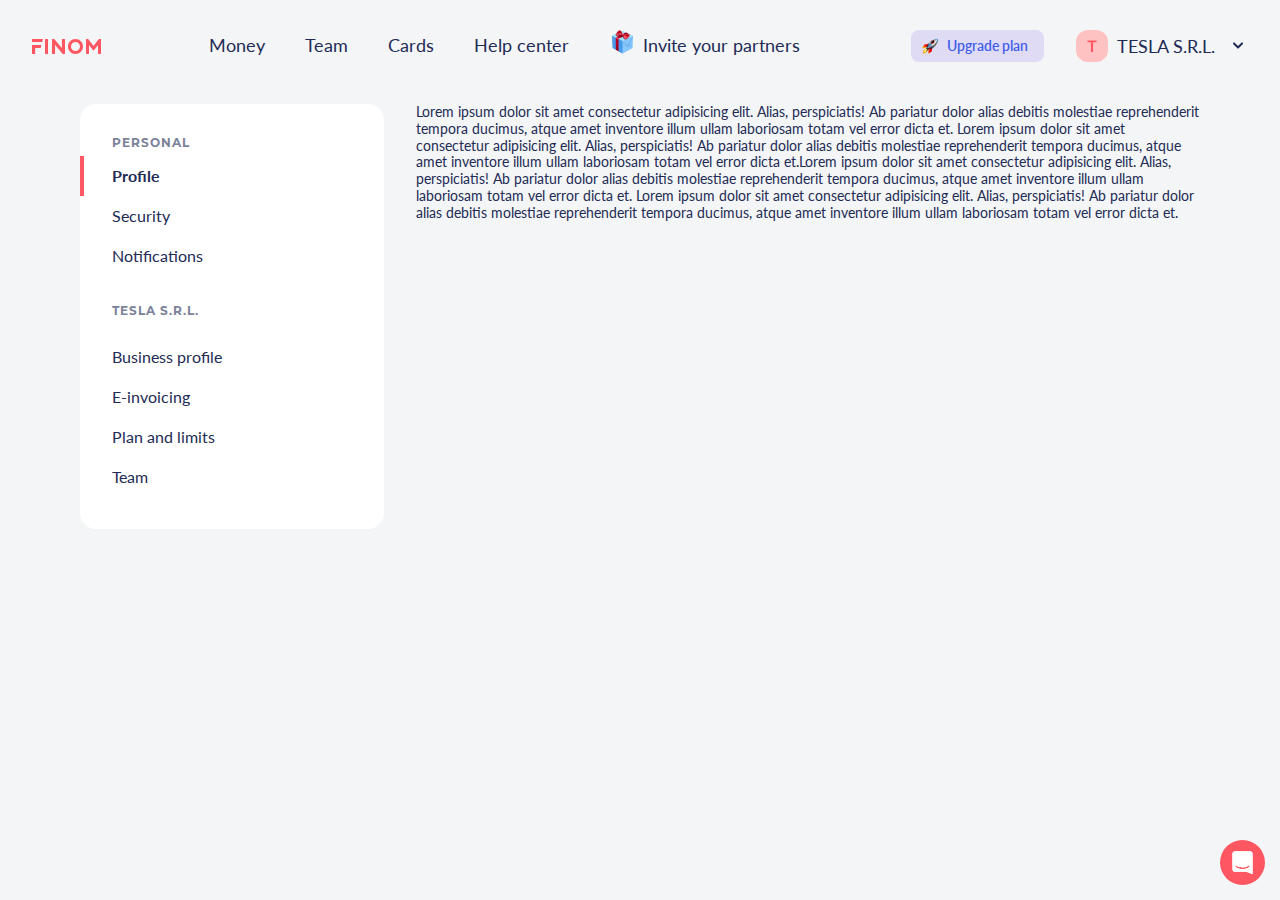
==== commit be5756db: "test-finom" ====
--- a/main.html
+++ b/main.html
@@ -1,15 +1,15 @@
 <!DOCTYPE html>
-<html class="custom-scrollable" lang="en">
+<html lang="en">
   <head>
     <title>Главная - Test</title>
     <meta charset="utf-8">
     <meta name="viewport" content="width=device-width, initial-scale=1.0">
     <meta http-equiv="X-UA-Compatible" content="ie=edge">
-    <meta name="description" content="Тестовое задание">
+    <meta name="description" content="Personal profile of Finom client">
     <link rel="preload" href="fonts/Lato-Regular.woff2" as="font" crossorigin="anonymous">
     <link rel="preload" href="fonts/Lato-Semibold.woff2" as="font" crossorigin="anonymous">
     <link rel="preload" href="fonts/Lato-Bold.woff2" as="font" crossorigin="anonymous">
-    <link rel="preload" href="fonts/Lato-Heavy.woff2" as="font" crossorigin="anonymous">
+    <link rel="preload" href="fonts/montserrat-700.woff2" as="font" crossorigin="anonymous">
     <link rel="stylesheet" href="css/style.min.css">
   </head>
   <body>
@@ -17,89 +17,129 @@
 <line y1="1" x2="28" y2="1" stroke="currentColor" stroke-width="2"/>
 <line y1="11" x2="28" y2="11" stroke="currentColor" stroke-width="2"/>
 <line y1="21" x2="28" y2="21" stroke="currentColor" stroke-width="2"/>
-</symbol><symbol id="icon-close" viewBox="0 0 20 20"><path d="M.293 18.291a1 1 0 101.414 1.414L10 11.413l8.292 8.292a1 1 0 101.414-1.414l-8.292-8.292 8.292-8.292A1 1 0 1018.291.293L9.999 8.585 1.707.293A1 1 0 10.293 1.707L8.585 10 .293 18.291z"/></symbol><symbol id="icon-cross" viewBox="0 0 14 14">
+</symbol><symbol id="icon-chat" viewBox="0 0 21 25">
+<path d="M21 24.25C21 24.25 17.4647 22.8588 14.6046 21.7444H2.57812C1.15441 21.7444 0 20.5204 0 19.0108V2.98358C0 1.47398 1.15441 0.25 2.57812 0.25H18.4211C19.8448 0.25 20.9993 1.47398 20.9993 2.98358V16.7868L21 24.25ZM17.8961 15.2636C17.6482 14.9579 17.2156 14.9225 16.9269 15.1844C16.9044 15.2044 14.6653 17.1956 10.4993 17.1956C6.38491 17.1956 4.11134 15.2188 4.07083 15.1828C3.78221 14.9222 3.35071 14.9579 3.10319 15.2628C2.98435 15.4094 2.92534 15.6005 2.93928 15.7937C2.95323 15.9869 3.03897 16.1662 3.17745 16.2916C3.28397 16.3876 5.83058 18.654 10.4993 18.654C15.1687 18.654 17.7153 16.3876 17.8218 16.2916C17.9601 16.1662 18.0456 15.9871 18.0596 15.7941C18.0735 15.6011 18.0147 15.4101 17.8961 15.2636Z" fill="white"/>
+<path d="M21 24.25C21 24.25 17.4647 22.8588 14.6046 21.7444H2.57812C1.15441 21.7444 0 20.5204 0 19.0108V2.98358C0 1.47398 1.15441 0.25 2.57812 0.25H18.4211C19.8448 0.25 20.9993 1.47398 20.9993 2.98358V16.7868L21 24.25ZM17.8961 15.2636C17.6482 14.9579 17.2156 14.9225 16.9269 15.1844C16.9044 15.2044 14.6653 17.1956 10.4993 17.1956C6.38491 17.1956 4.11134 15.2188 4.07083 15.1828C3.78221 14.9222 3.35071 14.9579 3.10319 15.2628C2.98435 15.4094 2.92534 15.6005 2.93928 15.7937C2.95323 15.9869 3.03897 16.1662 3.17745 16.2916C3.28397 16.3876 5.83058 18.654 10.4993 18.654C15.1687 18.654 17.7153 16.3876 17.8218 16.2916C17.9601 16.1662 18.0456 15.9871 18.0596 15.7941C18.0735 15.6011 18.0147 15.4101 17.8961 15.2636Z" fill="white"/>
+</symbol><symbol id="icon-check" viewBox="0 0 14 10">
+<path d="M5 10.0001C4.74 10.0001 4.49 9.90007 4.29 9.71007L0.289998 5.71007C-0.100002 5.32007 -0.100002 4.69007 0.289998 4.30007C0.679998 3.91007 1.30999 3.91007 1.69999 4.30007L5 7.59007L12.29 0.300068C12.68 -0.0899316 13.31 -0.0899316 13.7 0.300068C14.09 0.690068 14.09 1.32007 13.7 1.71007L5.69999 9.71007C5.50999 9.90007 5.26 10.0001 5 10.0001Z" fill="#758EF0"/>
+</symbol><symbol id="icon-cross-bold" viewBox="0 0 9 8">
+<path d="M5.44118 4L8.30476 1.13642C8.56508 0.876095 8.56508 0.455569 8.30476 0.195244C8.04443 -0.0650813 7.6239 -0.0650813 7.36358 0.195244L4.5 3.05882L1.63642 0.195244C1.3761 -0.0650813 0.95557 -0.0650813 0.695244 0.195244C0.434919 0.455569 0.434919 0.876095 0.695244 1.13642L3.55882 4L0.695244 6.86358C0.434919 7.1239 0.434919 7.54443 0.695244 7.80476C0.95557 8.06508 1.3761 8.06508 1.63642 7.80476L4.5 4.94118L7.36358 7.80476C7.6239 8.06508 8.04443 8.06508 8.30476 7.80476C8.56508 7.54443 8.56508 7.1239 8.30476 6.86358L5.44118 4Z" fill="currentColor"/>
+</symbol><symbol id="icon-cross" viewBox="0 0 14 14">
 <path d="M13 1L1 13" stroke="currentColor" stroke-width="1.2" stroke-linecap="round" stroke-linejoin="round"/>
 <path d="M1 1L13 13" stroke="currentColor" stroke-width="1.2" stroke-linecap="round" stroke-linejoin="round"/>
-</symbol><symbol id="icon-dropdown" viewBox="0 0 9 6">
-<path d="M8.93375 1.51079C8.93375 1.43936 8.89803 1.359 8.84446 1.30543L8.39803 0.859C8.34446 0.805429 8.2641 0.769714 8.19268 0.769714C8.12125 0.769714 8.04089 0.805429 7.98732 0.859L4.47839 4.36793L0.969462 0.859C0.91589 0.805429 0.835533 0.769714 0.764105 0.769714C0.683748 0.769714 0.612319 0.805429 0.558748 0.859L0.112319 1.30543C0.0587475 1.359 0.0230331 1.43936 0.0230331 1.51079C0.0230331 1.58221 0.0587475 1.66257 0.112319 1.71614L4.27303 5.87686C4.3266 5.93043 4.40696 5.96614 4.47839 5.96614C4.54982 5.96614 4.63018 5.93043 4.68375 5.87686L8.84446 1.71614C8.89803 1.66257 8.93375 1.58221 8.93375 1.51079Z" fill="currentColor"/>
-</symbol><symbol id="icon-email" viewBox="0 0 16 13">
-<path d="M14.7503 10.8491C14.7503 10.9914 14.6248 11.117 14.4825 11.117H2.16106C2.01876 11.117 1.89321 10.9914 1.89321 10.8491V4.42057C2.06899 4.62146 2.26151 4.80561 2.47077 4.97302C3.66776 5.89378 4.87312 6.83128 6.03662 7.80226C6.66441 8.32961 7.44287 8.97414 8.31341 8.97414H8.32178H8.33015C9.20068 8.97414 9.97914 8.32961 10.6069 7.80226C11.7704 6.83128 12.9758 5.89378 14.1728 4.97302C14.382 4.80561 14.5746 4.62146 14.7503 4.42057V10.8491ZM14.7503 2.05171C14.7503 2.7632 14.064 3.69233 13.5199 4.11923C12.3982 4.99813 11.2766 5.88541 10.1633 6.77269C9.71966 7.13262 8.91609 7.90271 8.33015 7.90271H8.32178H8.31341C7.72747 7.90271 6.9239 7.13262 6.48026 6.77269C5.36698 5.88541 4.24533 4.99813 3.12367 4.11923C2.37033 3.52492 1.89321 2.69624 1.89321 1.742C1.89321 1.5997 2.01876 1.47414 2.16106 1.47414H14.4825C14.8006 1.47414 14.7503 1.84244 14.7503 2.05171ZM15.8218 1.742C15.8218 1.00539 15.2191 0.40271 14.4825 0.40271H2.16106C1.42446 0.40271 0.821777 1.00539 0.821777 1.742V10.8491C0.821777 11.5857 1.42446 12.1884 2.16106 12.1884H14.4825C15.2191 12.1884 15.8218 11.5857 15.8218 10.8491V1.742Z" fill="currentColor"/>
-</symbol><symbol id="icon-file" viewBox="0 0 30 40">
-<path d="M29.0313 39.0697H0.966797V0.930176H18.87L29.0313 10.2325V39.0697Z" fill="white"/>
-<path d="M9.75042 22.9158C9.31003 22.4971 9.30611 21.8145 9.74166 21.3912C10.1772 20.9679 10.8873 20.9641 11.3277 21.3828L9.75042 22.9158ZM14.2119 25.641L15.0615 26.3446C14.8587 26.571 14.5672 26.7063 14.2566 26.7182C13.946 26.7301 13.6442 26.6176 13.4232 26.4075L14.2119 25.641ZM19.8358 17.7147C20.24 17.2636 20.9482 17.213 21.4175 17.6016C21.8867 17.9902 21.9394 18.6709 21.5351 19.122L19.8358 17.7147ZM11.3277 21.3828L15.0005 24.8745L13.4232 26.4075L9.75042 22.9158L11.3277 21.3828ZM13.3622 24.9373L19.8358 17.7147L21.5351 19.122L15.0615 26.3446L13.3622 24.9373Z" fill="#0B1A22"/>
-<path d="M0.824038 0.000917716C0.355416 0.0433751 -0.00194013 0.420336 7.92638e-06 0.870686V39.1302C7.92638e-06 39.6106 0.40712 39.9997 0.909022 40H29.091C29.5929 39.9997 30 39.6106 30 39.1302V10.4356C30.0019 10.2008 29.9045 9.97551 29.7301 9.81053L19.7301 0.245645C19.5589 0.0870326 19.3293 -0.000611819 19.0909 0.000909868H0.909006C0.880786 -0.000303289 0.85225 -0.000303289 0.824029 0.000909868L0.824038 0.000917716ZM1.81836 1.74014H18.1821V10.4355C18.1821 10.9156 18.5892 11.305 19.0911 11.305H28.182V38.2605H1.81828L1.81836 1.74014ZM20.0003 2.96293L26.9035 9.56604H20.0003V2.96293Z" fill="#0B1A22"/>
-</symbol><symbol id="icon-list" viewBox="0 0 55 56">
-<path d="M23.9933 29.8724V28.5867C23.9933 28.2251 24.2746 27.9439 24.6362 27.9439H38.779C39.1406 27.9439 39.4219 28.2251 39.4219 28.5867V29.8724C39.4219 30.234 39.1406 30.5153 38.779 30.5153H24.6362C24.2746 30.5153 23.9933 30.234 23.9933 29.8724Z" fill="white"/>
-<path d="M24.6362 33.0867H38.779C39.1406 33.0867 39.4219 33.368 39.4219 33.7296V35.0153C39.4219 35.3769 39.1406 35.6581 38.779 35.6581H24.6362C24.2746 35.6581 23.9933 35.3769 23.9933 35.0153V33.7296C23.9933 33.368 24.2746 33.0867 24.6362 33.0867Z" fill="white"/>
-<path d="M24.6362 38.2296H38.779C39.1406 38.2296 39.4219 38.5108 39.4219 38.8724V40.1581C39.4219 40.5198 39.1406 40.801 38.779 40.801H24.6362C24.2746 40.801 23.9933 40.5198 23.9933 40.1581V38.8724C23.9933 38.5108 24.2746 38.2296 24.6362 38.2296Z" fill="white"/>
-<path fill-rule="evenodd" clip-rule="evenodd" d="M16.279 21.8148C12.1838 21.8148 8.86401 18.495 8.86401 14.3998C8.86401 10.3046 12.1838 6.9848 16.279 6.9848C19.723 6.9848 22.6186 9.33277 23.4524 12.5153H36.2076C37.2723 12.5153 38.7589 13.1381 39.5022 13.8814L45.7701 20.1492C46.5134 20.8925 47.1362 22.3791 47.1362 23.4439V46.5867C47.1362 47.6515 46.2723 48.5153 45.2076 48.5153H18.2076C17.1429 48.5153 16.279 47.6515 16.279 46.5867L16.279 21.8148ZM18.8504 21.3568C21.4729 20.3871 23.3971 17.977 23.6626 15.0867H34.279V23.4439C34.279 24.5086 35.1429 25.3724 36.2076 25.3724H44.5647V45.9439H18.8504V21.3568ZM37.6741 15.6894C37.5335 15.5488 37.192 15.368 36.8504 15.2474V22.801H44.404C44.2835 22.4595 44.1027 22.118 43.9621 21.9773L37.6741 15.6894ZM17.279 15.3998H21.279V13.3998H17.279V9.39984H15.279V13.3998H11.279V15.3998H15.279V19.3998H17.279V15.3998Z" fill="white"/>
-</symbol><symbol id="icon-mail" viewBox="0 0 55 56">
-<path d="M44.4286 39.6071C44.4286 39.9487 44.1272 40.25 43.7857 40.25H14.2143C13.8728 40.25 13.5714 39.9487 13.5714 39.6071V24.1786C13.9933 24.6607 14.4554 25.1027 14.9576 25.5045C17.8304 27.7143 20.7232 29.9643 23.5156 32.2946C25.0223 33.5603 26.8906 35.1071 28.9799 35.1071H29H29.0201C31.1094 35.1071 32.9777 33.5603 34.4844 32.2946C37.2768 29.9643 40.1696 27.7143 43.0424 25.5045C43.5446 25.1027 44.0067 24.6607 44.4286 24.1786V39.6071ZM44.4286 18.4933C44.4286 20.2009 42.7813 22.4308 41.4754 23.4553C38.7835 25.5647 36.0915 27.6942 33.4196 29.8237C32.3549 30.6875 30.4263 32.5357 29.0201 32.5357H29H28.9799C27.5737 32.5357 25.6451 30.6875 24.5804 29.8237C21.9085 27.6942 19.2165 25.5647 16.5246 23.4553C14.7165 22.029 13.5714 20.0402 13.5714 17.75C13.5714 17.4085 13.8728 17.1071 14.2143 17.1071H43.7857C44.5491 17.1071 44.4286 17.9911 44.4286 18.4933ZM47 17.75C47 15.9821 45.5536 14.5357 43.7857 14.5357H14.2143C12.4464 14.5357 11 15.9821 11 17.75V39.6071C11 41.375 12.4464 42.8214 14.2143 42.8214H43.7857C45.5536 42.8214 47 41.375 47 39.6071V17.75Z" fill="white"/>
-</symbol><symbol id="icon-money" viewBox="0 0 55 56">
-<path d="M23.9286 32.5357V30.6071H26.5V24.8214H26.4598C26.1384 25.3237 25.8371 25.5446 25.3549 25.9665L23.808 24.3594L26.7812 21.6071H29.0714V30.6071H31.6429V32.5357H23.9286ZM34.2143 27.3928C34.2143 23.7366 32.0045 19.0357 27.7857 19.0357C23.567 19.0357 21.3571 23.7366 21.3571 27.3928C21.3571 31.0491 23.567 35.75 27.7857 35.75C32.0045 35.75 34.2143 31.0491 34.2143 27.3928ZM44.5 32.5357C41.6674 32.5357 39.3571 34.846 39.3571 37.6786H16.2143C16.2143 34.846 13.904 32.5357 11.0714 32.5357V22.25C13.904 22.25 16.2143 19.9397 16.2143 17.1071H39.3571C39.3571 19.9397 41.6674 22.25 44.5 22.25V32.5357ZM47.0714 15.8214C47.0714 15.1183 46.4888 14.5357 45.7857 14.5357H9.78571C9.08259 14.5357 8.5 15.1183 8.5 15.8214V38.9643C8.5 39.6674 9.08259 40.25 9.78571 40.25H45.7857C46.4888 40.25 47.0714 39.6674 47.0714 38.9643V15.8214Z" fill="white"/>
-</symbol><symbol id="icon-percent" viewBox="0 0 55 56">
-<path d="M37.7858 35.9643C37.7858 37.3705 36.6206 38.5357 35.2144 38.5357C33.8081 38.5357 32.643 37.3705 32.643 35.9643C32.643 34.558 33.8081 33.3928 35.2144 33.3928C36.6206 33.3928 37.7858 34.558 37.7858 35.9643ZM22.3572 20.5357C22.3572 21.9419 21.1921 23.1071 19.7858 23.1071C18.3796 23.1071 17.2144 21.9419 17.2144 20.5357C17.2144 19.1294 18.3796 17.9643 19.7858 17.9643C21.1921 17.9643 22.3572 19.1294 22.3572 20.5357ZM42.9287 35.9643C42.9287 31.7053 39.4733 28.25 35.2144 28.25C30.9555 28.25 27.5001 31.7053 27.5001 35.9643C27.5001 40.2232 30.9555 43.6786 35.2144 43.6786C39.4733 43.6786 42.9287 40.2232 42.9287 35.9643ZM41.0001 14.1071C41.0001 13.404 40.4175 12.8214 39.7144 12.8214H36.5001C36.0983 12.8214 35.7166 13.0223 35.4756 13.3437L14.2613 41.6294C14.1006 41.8504 14.0001 42.1116 14.0001 42.3928C14.0001 43.096 14.5827 43.6786 15.2858 43.6786H18.5001C18.9019 43.6786 19.2836 43.4777 19.5247 43.1562L40.7389 14.8705C40.8997 14.6495 41.0001 14.3884 41.0001 14.1071ZM27.5001 20.5357C27.5001 16.2768 24.0447 12.8214 19.7858 12.8214C15.5269 12.8214 12.0715 16.2768 12.0715 20.5357C12.0715 24.7946 15.5269 28.25 19.7858 28.25C24.0447 28.25 27.5001 24.7946 27.5001 20.5357Z" fill="white"/>
-</symbol><symbol id="icon-pin" viewBox="0 0 18 21">
-<path d="M16.8125 4.60899L13.3304 1.12685C12.9174 0.713902 12.0915 0.36792 11.5 0.36792H1.50002C0.9085 0.36792 0.428589 0.847831 0.428589 1.43935V19.2965C0.428589 19.888 0.9085 20.3679 1.50002 20.3679H16.5C17.0915 20.3679 17.5714 19.888 17.5714 19.2965V6.43935C17.5714 5.84783 17.2255 5.02194 16.8125 4.60899ZM11.8572 1.88578C12.0469 1.95274 12.2366 2.05319 12.3148 2.13131L15.8081 5.62462C15.8862 5.70274 15.9866 5.89247 16.0536 6.08221H11.8572V1.88578ZM16.1429 18.9394H1.85716V1.79649H10.4286V6.43935C10.4286 7.03087 10.9085 7.51078 11.5 7.51078H16.1429V18.9394ZM4.7143 9.29649V10.0108C4.7143 10.2117 4.87055 10.3679 5.07145 10.3679H12.9286C13.1295 10.3679 13.2857 10.2117 13.2857 10.0108V9.29649C13.2857 9.0956 13.1295 8.93935 12.9286 8.93935H5.07145C4.87055 8.93935 4.7143 9.0956 4.7143 9.29649ZM12.9286 11.7965H5.07145C4.87055 11.7965 4.7143 11.9527 4.7143 12.1536V12.8679C4.7143 13.0688 4.87055 13.2251 5.07145 13.2251H12.9286C13.1295 13.2251 13.2857 13.0688 13.2857 12.8679V12.1536C13.2857 11.9527 13.1295 11.7965 12.9286 11.7965ZM12.9286 14.6536H5.07145C4.87055 14.6536 4.7143 14.8099 4.7143 15.0108V15.7251C4.7143 15.926 4.87055 16.0822 5.07145 16.0822H12.9286C13.1295 16.0822 13.2857 15.926 13.2857 15.7251V15.0108C13.2857 14.8099 13.1295 14.6536 12.9286 14.6536Z" fill="currentColor"/>
-</symbol><symbol id="icon-qiwi" viewBox="0 0 21 20">
-<path d="M16.9118 13.4559C16.9719 13.8435 16.845 14.0076 16.7167 14.0076C16.5885 14.0076 16.4028 13.85 16.1957 13.5373C15.9887 13.2245 15.9179 12.8769 16.0181 12.6986C16.0558 12.6368 16.1167 12.5915 16.1881 12.572C16.2595 12.5525 16.3359 12.5604 16.4015 12.5939C16.7421 12.718 16.8757 13.2233 16.9118 13.4559ZM15.0241 14.3061C15.4343 14.6408 15.5585 15.0389 15.3421 15.3193C15.2762 15.3977 15.1922 15.46 15.0968 15.5013C15.0014 15.5426 14.8974 15.5617 14.793 15.557C14.5642 15.5574 14.3425 15.4801 14.1665 15.3386C13.7951 15.0246 13.6856 14.5142 13.9287 14.2247C13.9824 14.1653 14.0494 14.1186 14.1247 14.0881C14.2 14.0577 14.2814 14.0443 14.3629 14.049C14.6077 14.0569 14.8418 14.1479 15.0241 14.3061ZM14.3402 17.5367C16.1022 17.5367 18.0139 18.1208 20.1313 19.9351C20.3424 20.1161 20.6243 19.8912 20.4399 19.6651C18.3599 17.1258 16.4322 16.6412 14.5178 16.2329C12.172 15.7315 10.9643 14.4535 10.1187 13.0514C9.95167 12.7723 9.87552 12.8214 9.86083 13.1806C9.84679 13.7131 9.88841 14.2456 9.98507 14.7701C9.89022 14.7701 9.79403 14.7701 9.69918 14.7701C8.49698 14.7701 7.32179 14.4252 6.3222 13.7792C5.3226 13.1331 4.54352 12.2148 4.08346 11.1404C3.6234 10.0661 3.50302 8.88385 3.73756 7.7433C3.9721 6.60275 4.55101 5.55509 5.40109 4.7328C6.25117 3.91051 7.33424 3.35053 8.51334 3.12366C9.69244 2.89679 10.9146 3.01322 12.0253 3.45824C13.136 3.90326 14.0853 4.65688 14.7532 5.62379C15.4211 6.5907 15.7776 7.72748 15.7776 8.89037C15.7782 9.11877 15.7653 9.347 15.7389 9.57397C15.0985 9.49597 14.4514 9.48427 13.8085 9.53908C13.5773 9.55846 13.6107 9.6683 13.7844 9.69285C15.7883 10.043 17.175 11.2435 17.4902 13.4339C17.4914 13.445 17.4961 13.4555 17.5037 13.4638C17.5114 13.4721 17.5215 13.478 17.5328 13.4804C17.544 13.4828 17.5558 13.4818 17.5664 13.4774C17.577 13.473 17.5859 13.4654 17.5918 13.4559C18.6342 11.7703 19.0706 9.79838 18.8329 7.84774C18.5952 5.89709 17.6968 4.07738 16.2778 2.67245C14.8588 1.26752 12.999 0.356356 10.9885 0.0810911C8.97799 -0.194174 6.92984 0.181935 5.1635 1.15075C3.39717 2.11957 2.01197 3.62662 1.22396 5.43683C0.435958 7.24704 0.289461 9.25863 0.807322 11.1578C1.32518 13.057 2.47828 14.737 4.08676 15.9358C5.69524 17.1346 7.66865 17.7848 9.69918 17.7849C11.0418 17.7887 12.379 17.5355 14.3402 17.5355V17.5367Z" fill="currentColor"/>
-</symbol><symbol id="icon-search" viewBox="0 0 55 55">
-<path d="M33.9285 24.9286C33.9285 29.8906 29.8906 33.9286 24.9285 33.9286C19.9664 33.9286 15.9285 29.8906 15.9285 24.9286C15.9285 19.9665 19.9664 15.9286 24.9285 15.9286C29.8906 15.9286 33.9285 19.9665 33.9285 24.9286ZM44.2142 41.6429C44.2142 40.9598 43.933 40.2969 43.4709 39.8348L36.5803 32.9442C38.2075 30.5937 39.0714 27.7812 39.0714 24.9286C39.0714 17.1138 32.7432 10.7857 24.9285 10.7857C17.1138 10.7857 10.7856 17.1138 10.7856 24.9286C10.7856 32.7433 17.1138 39.0714 24.9285 39.0714C27.7812 39.0714 30.5937 38.2076 32.9441 36.5803L39.8348 43.4509C40.2968 43.933 40.9598 44.2143 41.6428 44.2143C43.049 44.2143 44.2142 43.0491 44.2142 41.6429Z" fill="white"/>
-</symbol><symbol id="icon-vk" viewBox="0 0 12 14">
-<path d="M11.1804 9.28625C11.1804 9.93665 11.0574 10.5079 10.8113 11.0001C10.5652 11.4923 10.2341 11.8995 9.81812 12.2218C9.32593 12.6085 8.78394 12.8839 8.19214 13.048C7.6062 13.212 6.85913 13.2941 5.95093 13.2941H0.712646V0.207153H5.33569C6.29663 0.207153 7.02319 0.245239 7.51538 0.321411C8.01343 0.391724 8.47925 0.544067 8.91284 0.778442C9.38159 1.0304 9.73022 1.36731 9.95874 1.78918C10.1931 2.21106 10.3103 2.69739 10.3103 3.24817C10.3103 3.88684 10.1492 4.4552 9.8269 4.95325C9.5105 5.45129 9.07104 5.8175 8.50854 6.05188V6.12219C9.31714 6.29211 9.9646 6.64075 10.4509 7.16809C10.9373 7.68958 11.1804 8.39563 11.1804 9.28625ZM6.97046 3.90735C6.97046 3.69641 6.91479 3.47961 6.80347 3.25696C6.698 3.0343 6.53101 2.87317 6.30249 2.77356C6.08569 2.67981 5.82788 2.63 5.52905 2.62415C5.23608 2.61243 4.79663 2.60657 4.21069 2.60657H3.98218V5.37512H4.39526C4.95776 5.37512 5.35034 5.36926 5.573 5.35754C5.80151 5.34583 6.03589 5.2843 6.27612 5.17297C6.53979 5.04993 6.72144 4.88 6.82104 4.66321C6.92065 4.44641 6.97046 4.19446 6.97046 3.90735ZM7.79663 9.22473C7.79663 8.82043 7.7146 8.50403 7.55054 8.27551C7.38647 8.047 7.14038 7.87415 6.81226 7.75696C6.61304 7.68079 6.33765 7.63977 5.98608 7.63391C5.64038 7.62219 5.17456 7.61633 4.58862 7.61633H3.98218V10.8947H4.15796C5.01343 10.8947 5.60522 10.8888 5.93335 10.8771C6.26147 10.8654 6.59546 10.7863 6.9353 10.6398C7.23413 10.5109 7.45093 10.3234 7.58569 10.0773C7.72632 9.82532 7.79663 9.54114 7.79663 9.22473Z" fill="currentColor"/>
-</symbol><symbol id="icon-web-money" viewBox="0 0 19 18">
-<path d="M9.34077 0C10.751 0 12.0928 0.323103 13.2969 0.901077C13.4857 0.986269 13.6758 1.08823 13.864 1.19028L13.0384 1.92159L11.8007 0.646297L9.66802 2.51651L8.41214 1.17307L4.49048 4.65889L7.00126 7.39646L6.02108 8.24641L8.49822 10.984L7.51795 11.8336L11.0613 15.7274L13.1585 13.823L14.9826 15.8639C14.6211 16.136 14.2255 16.4086 13.796 16.6462C12.4886 17.3773 10.9747 17.8016 9.35814 17.8016C4.38691 17.8016 0.345546 13.8066 0.345546 8.89314C0.327991 4.01286 4.37007 0 9.34077 0ZM7.68931 8.34864L9.83937 6.44418L11.7662 8.56952L9.61567 10.4738L7.68931 8.34864ZM9.22053 12.0214L11.3531 10.1001L13.2969 12.2253L11.1467 14.1298L9.22053 12.0214ZM6.15942 4.72713L8.30886 2.82267L10.2352 4.948L8.08507 6.85238L6.15942 4.72713ZM10.0974 3.70661L11.6971 2.27842L13.1423 3.85978L11.5426 5.30484L10.0974 3.70661ZM12.9529 10.2528L14.5521 8.82456L15.9972 10.4224L14.3974 11.8516L12.9529 10.2528ZM14.3631 13.4668L15.9629 12.0382L17.4068 13.6195L15.8076 15.0644L14.3631 13.4668ZM15.0168 6.12107L16.0831 5.16879L17.0459 6.22339L15.9799 7.17531L15.0168 6.12107ZM13.6408 2.97548L14.7071 2.00651L15.6707 3.07753L14.6036 4.02972L13.6408 2.97548ZM16.3755 9.26693L17.4417 8.31474L18.422 9.36899L17.3389 10.3209L16.3755 9.26693ZM11.5768 6.90341L13.1766 5.47513L14.6211 7.05614L13.022 8.48469L11.5768 6.90341Z" fill="currentColor"/>
-</symbol><symbol id="icon-yandex-money" viewBox="0 0 15 18">
-<path fill-rule="evenodd" clip-rule="evenodd" d="M0.779835 8.9307C0.779835 7.94664 0.863032 7.32213 2.91811 5.80087C4.61949 4.54138 10.073 0.237427 10.073 0.237427V7.42209H14.2203V17.7627H2.07518C1.36275 17.7627 0.779633 17.1844 0.779633 16.4778L0.779835 8.93076V8.9307Z" fill="currentColor"/>
-<path fill-rule="evenodd" clip-rule="evenodd" d="M10.073 7.422V11.585L2.45212 16.7335L12.0874 13.6246V7.422H10.073Z" fill="black" fill-opacity="0.2"/>
-<path fill-rule="evenodd" clip-rule="evenodd" d="M6.5904 7.20685C7.03609 6.68023 7.68696 6.49436 8.04435 6.79173C8.40174 7.08915 8.3303 7.75719 7.8846 8.2838C7.43925 8.81035 6.78811 8.99602 6.43072 8.69859C6.07333 8.40123 6.14497 7.73333 6.5904 7.20678V7.20685Z" fill="#231F20"/>
+</symbol><symbol id="icon-dropdown" viewBox="0 0 10 6">
+<path d="M5.00751 6C4.74712 6 4.49675 5.89987 4.29645 5.70964L0.290437 1.70463C-0.100149 1.31414 -0.100149 0.683354 0.290437 0.292866C0.681023 -0.097622 1.31197 -0.097622 1.70255 0.292866L4.99749 3.58698L8.29244 0.292866C8.68302 -0.097622 9.31397 -0.097622 9.70456 0.292866C10.0951 0.683354 10.0951 1.31414 9.70456 1.70463L5.69855 5.70964C5.51828 5.89987 5.2679 6 5.00751 6Z" fill="currentColor"/>
+</symbol><symbol id="icon-tesla" viewBox="0 0 32 32">
+<rect width="32" height="32" rx="12" fill="#FFC2C2"/>
+<path d="M20.5711 12.2H17.0831V22H14.9311V12.2H11.4431V10.432H20.5711V12.2Z" fill="#FF5762"/>
 </symbol></svg>
     </div>
     <div class="wrapper">
       <header class="header">
-        <div class="container">
-          <div class="header__content-wrapper">
-            <div class="header__logo"><img src="img/content/logo@1x.png" srcset="img/content/logo@2x.png 2x" width="120" height="120" alt="Логотип компании">
-            </div>
-            <div class="header__content">
-              <nav class="main-nav">
-                <ul class="main-nav__list">
-                  <li class="main-nav__item"><a class="main-nav__link hover-main" href="#" aria-label="Бизнес">Бизнес</a>
-                  </li>
-                  <li class="main-nav__item"><a class="main-nav__link hover-main" href="#" aria-label="О нас">О нас</a>
-                  </li>
-                  <li class="main-nav__item"><a class="main-nav__link hover-main" href="#" aria-label="Цены">Цены</a>
-                  </li>
-                  <li class="main-nav__item"><a class="main-nav__link hover-main" href="#" aria-label="Оформить заказ">Оформить заказ</a>
-                  </li>
-                </ul>
-              </nav>
-            </div>
-            <button class="header__menu-btn button button--transparent js-open-menu" type="button" aria-label="Развернуть меню" aria-pressed="false">
-              <svg width="24" height="24" aria-hidden="true">
-                <use xlink:href="#icon-burger"></use>
-              </svg>
-            </button>
-            <button class="header__menu-btn button button--transparent btn-close-menu" type="button" aria-label="Свернуть меню" aria-pressed="false">
-              <svg width="14" height="14" aria-hidden="true">
-                <use xlink:href="#icon-cross"></use>
-              </svg>
-            </button>
-            <div class="bg-overlay"></div>
+        <div class="header__content-wrapper">
+          <button class="header__menu-btn header__menu-btn_open button js-btn-open-menu" type="button" aria-label="Open menu">
+            <svg class="header__burger-icon" width="24" height="24" aria-hidden="true">
+              <use xlink:href="#icon-burger"></use>
+            </svg>
+          </button>
+          <button class="header__menu-btn header__menu-btn_close button js-btn-close-menu" type="button" aria-label="Close menu">
+            <svg class="header__burger-icon" width="14" height="14" aria-hidden="true">
+              <use xlink:href="#icon-cross"></use>
+            </svg>
+          </button>
+          <div class="header__row">
+            <div class="header__row-content">
+              <div class="header__logo"><img class="header__logo-img" src="img/svg/logo-web-full.svg" width="69" height="15" alt="Finom logo"></div>
+              <div class="header__nav">
+                <nav class="main-nav">
+                  <ul class="main-nav__list">
+                    <li class="main-nav__item"><a class="main-nav__link hover-accent" href="#" aria-label="Money">Money</a>
+                    </li>
+                    <li class="main-nav__item"><a class="main-nav__link hover-accent" href="#" aria-label="Team">Team</a>
+                    </li>
+                    <li class="main-nav__item"><a class="main-nav__link hover-accent" href="#" aria-label="Cards">Cards</a>
+                    </li>
+                    <li class="main-nav__item"><a class="main-nav__link hover-accent" href="#" aria-label="Help center">Help center</a>
+                    </li>
+                    <li class="main-nav__item"><a class="main-nav__link main-nav__link_icon hover-accent" href="#" aria-label="Invite your partners">Invite your partners</a>
+                    </li>
+                  </ul>
+                </nav>
+              </div>
+              <div class="header__profile">
+                <div class="header__tarif"><a class="header__tarif-link button button_secondary" href="" aria-label="Upgrade plan">Upgrade plan</a></div>
+                <form class="form-profile" action="#" method="post">
+                  <div class="form-profile__select">
+                    <div class="custom-select">
+                      <label class="custom-select__label" for="profile"></label>
+                      <select class="visually-hidden" id="profile" name="profile" aria-label="Chose profile">
+                        <option value="option-tesla">TESLA S.R.L.</option>
+                        <option value="option-2">Option 2</option>
+                        <option value="option-3">Option 3</option>
+                      </select>
+                      <button class="custom-select__btn" type="button" aria-label="TESLA S.R.L.">TESLA S.R.L.
+                        <svg class="custom-select__dropdown-icon" width="9" height="6" aria-hidden="true">
+                          <use xlink:href="#icon-dropdown"></use>
+                        </svg>
+                      </button>
+                      <div class="custom-select__dropdown">
+                        <div class="custom-select__wrapper">
+                          <ul class="custom-select__list">
+                            <li class="custom-select__item">
+                              <svg class="custom-select__item-icon" width="32" height="32" aria-hidden="true">
+                                <use xlink:href="#icon-tesla"></use>
+                              </svg><span class="custom-select__item-text">TESLA S.R.L.</span>
+                            </li>
+                            <li class="custom-select__item">
+                              <svg class="custom-select__item-icon" width="32" height="32" aria-hidden="true">
+                                <use xlink:href="#icon-tesla"></use>
+                              </svg><span class="custom-select__item-text">Long Text HERE</span>
+                            </li>
+                            <li class="custom-select__item">
+                              <svg class="custom-select__item-icon" width="32" height="32" aria-hidden="true">
+                                <use xlink:href="#icon-tesla"></use>
+                              </svg><span class="custom-select__item-text">OPTION 3</span>
+                            </li>
+                            <li class="custom-select__item">
+                              <svg class="custom-select__item-icon" width="32" height="32" aria-hidden="true">
+                                <use xlink:href="#icon-tesla"></use>
+                              </svg><span class="custom-select__item-text">OPTION 4</span>
+                            </li>
+                            <li class="custom-select__item">
+                              <svg class="custom-select__item-icon" width="32" height="32" aria-hidden="true">
+                                <use xlink:href="#icon-tesla"></use>
+                              </svg><span class="custom-select__item-text">OPTION 5</span>
+                            </li>
+                            <li class="custom-select__item">
+                              <svg class="custom-select__item-icon" width="32" height="32" aria-hidden="true">
+                                <use xlink:href="#icon-tesla"></use>
+                              </svg><span class="custom-select__item-text">OPTION 6</span>
+                            </li>
+                          </ul>
+                        </div>
+                      </div>
+                    </div>
+                  </div>
+                </form>
+              </div>
+            </div>
           </div>
+          <div class="bg-overlay"></div>
         </div>
         <div class="mobile-nav">
           <div class="mobile-nav__wrapper">
             <div class="container">
               <div class="mobile-nav__block">
                 <ul class="mobile-nav__list">
-                  <li class="mobile-nav__item"><a class="mobile-nav__link hover-main" href="#" aria-label="Бизнес">Бизнес</a>
-                  </li>
-                  <li class="mobile-nav__item"><a class="mobile-nav__link hover-main" href="#" aria-label="О нас">О нас</a>
-                  </li>
-                  <li class="mobile-nav__item"><a class="mobile-nav__link hover-main" href="#" aria-label="Цены">Цены</a>
-                  </li>
-                  <li class="mobile-nav__item"><a class="mobile-nav__link hover-main" href="#" aria-label="Оформить заказ">Оформить заказ</a>
+                  <li class="mobile-nav__item"><a class="mobile-nav__link" href="#">Money</a>
+                  </li>
+                  <li class="mobile-nav__item"><a class="mobile-nav__link" href="#">Team</a>
+                  </li>
+                  <li class="mobile-nav__item"><a class="mobile-nav__link" href="#">Cards</a>
+                  </li>
+                  <li class="mobile-nav__item"><a class="mobile-nav__link" href="#">Help center</a>
+                  </li>
+                  <li class="mobile-nav__item"><a class="mobile-nav__link" href="#">Invite your partners</a>
                   </li>
                 </ul>
               </div>
@@ -109,192 +149,196 @@
       </header>
       <main>
         <div class="page-content">
-          <h1 class="visually-hidden">Сайт компании Loremipsum</h1>
-          <section class="intro" data-animate>
-            <div class="container">
-              <div class="intro__content">
-                <div class="intro__text sup">
-                  <h2 class="intro__title"><span class="text-accent">Lorem ipsum&nbsp;</span>dolor sit<br> ametconsectetur&nbsp;<span class="text-accent">adipiscing</span></h2>
-                  <div class="intro__description">
-                    <h3 class="intro__subtitle">At vero eos et accusamus et iusto odio dignissimos ducimus!</h3>
-                    <ul class="intro__list">
-                      <li class="intro__item">Totam rem aperiam eaque ipsa</li>
-                      <li class="intro__item">Sit voluptatem accusantium doloremque laudantium</li>
-                      <li class="intro__item">Sed ut perspiciatis, unde omnis iste natus error</li>
-                    </ul>
+          <h1 class="visually-hidden">FINOM - personal account</h1>
+          <section class="account">
+            <div class="container container_no-mobile">
+              <div class="account__content">
+                <h2 class="visually-hidden">Personal account menu</h2>
+                <div class="tabs account__tabs" data-tabs="parent" data-delay="300">
+                  <div class="tabs__controls account__controls" data-tabs="controls">
+                    <div class="tabs__controls-group">
+                      <h3 class="tabs__title">Personal</h3>
+                      <button class="tabs__control account__control hover-accent" type="button" data-tabs="control" data-index="0" aria-label="Profile">Profile</button>
+                      <button class="tabs__control account__control hover-accent" type="button" data-tabs="control" data-index="1" aria-label="Security">Security</button>
+                      <button class="tabs__control account__control hover-accent" type="button" data-tabs="control" data-index="2" aria-label="Notifications">Notifications</button>
+                    </div>
+                    <div class="tabs__controls-group">
+                      <h3 class="tabs__title tabs__title_mb">Tesla s.r.L.</h3>
+                      <button class="tabs__control account__control hover-accent" type="button" data-tabs="control" data-index="3" aria-label="Business profile">Business profile</button>
+                      <button class="tabs__control account__control hover-accent" type="button" data-tabs="control" data-index="4" aria-label="E-invoicing">E-invoicing</button>
+                      <button class="tabs__control account__control hover-accent" type="button" data-tabs="control" data-index="5" aria-label="Plan and limits">Plan and limits</button>
+                      <button class="tabs__control account__control hover-accent" type="button" data-tabs="control" data-index="5" aria-label="Team">Team</button>
+                    </div>
+                  </div>
+                  <div class="tabs__content" data-tabs="content">
+                    <div class="tabs__element" data-tabs="element">
+                      <div class="tabs__inner">Lorem ipsum dolor sit amet consectetur adipisicing elit. Alias, perspiciatis! Ab pariatur dolor alias debitis molestiae reprehenderit tempora ducimus, atque amet inventore illum ullam laboriosam totam vel error dicta et. Lorem ipsum dolor sit amet consectetur adipisicing elit. Alias, perspiciatis! Ab pariatur dolor alias debitis molestiae reprehenderit tempora ducimus, atque amet inventore illum ullam laboriosam totam vel error dicta et.Lorem ipsum dolor sit amet consectetur adipisicing elit. Alias, perspiciatis! Ab pariatur dolor alias debitis molestiae reprehenderit tempora ducimus, atque amet inventore illum ullam laboriosam totam vel error dicta et. Lorem ipsum dolor sit amet consectetur adipisicing elit. Alias, perspiciatis! Ab pariatur dolor alias debitis molestiae reprehenderit tempora ducimus, atque amet inventore illum ullam laboriosam totam vel error dicta et.</div>
+                    </div>
+                    <div class="tabs__element" data-tabs="element">
+                      <div class="tabs__inner">atis! Ab pariatur dolor alias debitis molestiae reprehenderit tempora ducimus, atque amet inventore illum ullam laboriosam totam vel error dicta et. Lorem ipsum dolor sit amet consectetur adipisicing elit. Alias, perspiciatis! Ab pariatur dolor alias debitis molestiae reprehenderit tempora ducimus, atque amet inventore illum ullam laboriosam totam vel error dicta et.Lorem ipsum dolor sit amet consectetur adipisicing elit. Alias, perspiciatis! Ab pariatur dolor alias debitis molestiae reprehenderit tempora ducimus, atque amet inventore illum ullam laboriosam totam vel error dicta et. Lorem ipsum dolor sit amet consectetur adipisicing elit. Alias, perspiciatis! Ab pariatur dolor alias debitis molestiae reprehenderit tempora ducimus, atque amet inventore illum ullam laboriosam totam vel error dicta et.</div>
+                    </div>
+                    <div class="tabs__element" data-tabs="element">
+                      <div class="tabs__inner">jwhjewriu</div>
+                    </div>
+                    <div class="tabs__element" data-tabs="element">
+                      <div class="tabs__inner"> ait tempora ducimus, atque amet inventore illum ullam laboriosam totam vel error dicta et. Lorem ipsum dolor sit amet consectetur adipisicing elit. Alias, perspiciatis! Ab pariatur dolor alias debitis molestiae reprehenderit tempora ducimus, atque amet inventore illum ullam laboriosam totam vel error dicta et.Lorem ipsum dolor sit amet consectetur adipisicing elit. Alias, perspiciatis! Ab pariatur dolor alias debitis molestiae reprehenderit tempora ducimus, atque amet inventore illum ullam laboriosam totam vel error dicta et. Lorem ipsum dolor sit amet consectetur adipisicing elit. Alias, perspiciatis! Ab pariatur dolor alias debitis molestiae reprehenderit tempora ducimus, atque amet inventore illum ullam laboriosam totam vel error dicta et.</div>
+                    </div>
+                    <div class="tabs__element" data-tabs="element">
+                      <div class="tabs__inner">E-invoicing</div>
+                    </div>
+                    <div class="tabs__element" data-tabs="element">
+                      <div class="tabs__inner">
+                        <div class="plan">
+                          <div class="plan__info">
+                            <div class="plan__top">
+                              <h2 class="plan__title">Invoicing Start</h2><a class="plan__change hover-accent" href="#" aria-label="Change plan">Change plan</a>
+                            </div>
+                            <div class="plan__price-block">6,99 €&nbsp;<span class="plan__term">/mo</span></div>
+                            <div class="plan__info-block">
+                              <div class="plan__charge">We’ll charge 6,99 € on Jul&nbsp;&nbsp;24, 2020</div><a class="plan__link hover-accent" href="#" aria-label="Change card or billing info">Change card *** 5423&nbsp;&nbsp;or billing info</a>
+                            </div>
+                            <div class="plan__switch-block"><a class="plan__switch button button_main" href="#" aria-label="Change card or billing info">Switch to annual plan</a><span class="plan__save">and save 24,00 € a year</span></div>
+                          </div>
+                          <div class="plan__features">
+                            <h3 class="plan__subtitle">Explore new features</h3>
+                            <div class="premium">
+                              <button class="premium__close button" type="button" aria-label="Hide">
+                                <svg class="premium__close-icon" width="8" height="9" aria-hidden="true">
+                                  <use xlink:href="#icon-cross-bold"></use>
+                                </svg>
+                              </button>
+                              <div class="premium__features">
+                                <h3 class="premium__title">Invoicing Premium</h3>
+                                <ul class="premium__list">
+                                  <li class="premium__item"><span class="premium__icon-wrapper">
+                                      <svg class="premium__check-icon" width="14" height="10" aria-hidden="true">
+                                        <use xlink:href="#icon-check"></use>
+                                      </svg></span>Unlimited outgoing e-invoices</li>
+                                  <li class="premium__item"><span class="premium__icon-wrapper">
+                                      <svg class="premium__check-icon" width="14" height="10" aria-hidden="true">
+                                        <use xlink:href="#icon-check"></use>
+                                      </svg></span>Unlimited connected banks</li>
+                                  <li class="premium__item"><span class="premium__icon-wrapper">
+                                      <svg class="premium__check-icon" width="14" height="10" aria-hidden="true">
+                                        <use xlink:href="#icon-check"></use>
+                                      </svg></span>10 users</li>
+                                  <li class="premium__item"><span class="premium__icon-wrapper">
+                                      <svg class="premium__check-icon" width="14" height="10" aria-hidden="true">
+                                        <use xlink:href="#icon-check"></use>
+                                      </svg></span>Expense management</li>
+                                </ul>
+                              </div>
+                              <div class="premium__prices">
+                                <div class="premium__price">€20.99 /mo</div>
+                                <div class="premium__terms">billed annually or 24.99&nbsp;€ billed monthly</div><a class="premium__link button button_accent" href="#" aria-label="Upgrade plan">Upgrade</a>
+                              </div>
+                            </div>
+                          </div>
+                        </div>
+                        <div class="billing">
+                          <div class="tabs billing__tabs" data-tabs="parent" data-delay="300">
+                            <div class="tabs__controls billing__controls" data-tabs="controls">
+                              <button class="tabs__control billing__control" type="button" data-tabs="control" data-index="0">Limits</button>
+                              <button class="tabs__control billing__control" type="button" data-tabs="control" data-index="1">Invoices</button>
+                            </div>
+                            <div class="tabs__content billing__content" data-tabs="content">
+                              <div class="tabs__element billing__element" data-tabs="element">
+                                <div class="limits">
+                                  <div class="limits__item">
+                                    <div class="bar">
+                                      <div class="bar__top"><span class="bar__name">Team members</span>
+                                        <div class="bar__count"><span class="bar__current">3</span><span class="bar__total">&nbsp;&nbsp;/&nbsp;6</span></div>
+                                      </div>
+                                      <div class="bar__progress"><span class="bar__foreground"></span></div>
+                                      <div class="bar__comment">Need more members?&ensp;<a class="bar__link hover-accent" href="#" aria-label="Upgrade your plan">Upgrade your plan</a></div>
+                                    </div>
+                                  </div>
+                                  <div class="limits__item">
+                                    <div class="bar">
+                                      <div class="bar__top"><span class="bar__name">Outgoing e-invoices</span>
+                                        <div class="bar__count"><span class="bar__current"></span><span class="bar__total">Unlimited</span></div>
+                                      </div>
+                                      <div class="bar__progress"><span class="bar__foreground bar__foreground_full"></span></div>
+                                      <div class="bar__comment">Send as many e-invoices as you want</div>
+                                    </div>
+                                  </div>
+                                  <div class="limits__item">
+                                    <div class="bar">
+                                      <div class="bar__top"><span class="bar__name">Connected sources (banks)</span>
+                                        <div class="bar__count"><span class="bar__current">5</span><span class="bar__total">&nbsp;&nbsp;/&nbsp;5</span></div>
+                                      </div>
+                                      <div class="bar__progress"><span class="bar__foreground bar__foreground_full bar__foreground_accent"></span></div>
+                                      <div class="bar__comment">Need more banks to connect?&ensp;<a class="bar__link hover-accent" href="#" aria-label="Upgrade your plan">Upgrade your plan</a></div>
+                                    </div>
+                                  </div>
+                                </div>
+                              </div>
+                              <div class="tabs__element billing__element" data-tabs="element">
+                                <div class="premium">
+                                  <button class="premium__close button" type="button" aria-label="Hide">
+                                    <svg class="premium__close-icon" width="8" height="9" aria-hidden="true">
+                                      <use xlink:href="#icon-cross-bold"></use>
+                                    </svg>
+                                  </button>
+                                  <div class="premium__features">
+                                    <h3 class="premium__title">Invoicing Premium</h3>
+                                    <ul class="premium__list">
+                                      <li class="premium__item"><span class="premium__icon-wrapper">
+                                          <svg class="premium__check-icon" width="14" height="10" aria-hidden="true">
+                                            <use xlink:href="#icon-check"></use>
+                                          </svg></span>Unlimited outgoing e-invoices</li>
+                                      <li class="premium__item"><span class="premium__icon-wrapper">
+                                          <svg class="premium__check-icon" width="14" height="10" aria-hidden="true">
+                                            <use xlink:href="#icon-check"></use>
+                                          </svg></span>Unlimited connected banks</li>
+                                      <li class="premium__item"><span class="premium__icon-wrapper">
+                                          <svg class="premium__check-icon" width="14" height="10" aria-hidden="true">
+                                            <use xlink:href="#icon-check"></use>
+                                          </svg></span>10 users</li>
+                                      <li class="premium__item"><span class="premium__icon-wrapper">
+                                          <svg class="premium__check-icon" width="14" height="10" aria-hidden="true">
+                                            <use xlink:href="#icon-check"></use>
+                                          </svg></span>Expense management</li>
+                                    </ul>
+                                  </div>
+                                  <div class="premium__prices">
+                                    <div class="premium__price">€20.99 /mo</div>
+                                    <div class="premium__terms">billed annually or 24.99&nbsp;€ billed monthly</div><a class="premium__link button button_accent" href="#" aria-label="Upgrade plan">Upgrade</a>
+                                  </div>
+                                </div>
+                              </div>
+                            </div>
+                          </div>
+                        </div>
+                      </div>
+                    </div>
+                    <div class="tabs__element" data-tabs="element">
+                      <div class="tabs__inner">Team</div>
+                    </div>
                   </div>
                 </div>
-                <div class="intro__btns"><a class="button button--main button--accentColor hover-secondary button--s intro__btn" href="#" aria-label="">заказать</a><a class="button button--main button--white hover-main button--s intro__btn" href="#" aria-label="">подробнее</a></div>
               </div>
             </div>
           </section>
-          <section class="order" data-animate>
-            <div class="container">
-              <div class="order__content sup">
-                <h2 class="order__title">Оформление<span class="text-accent">&nbsp;&nbsp;заказа</span></h2>
-                <p class="order__description">Перед заполнением формы ознакомьтесь с нашей схемой работы!</p>
-                <div class="order__scheme">
-                  <div class="scheme">
-                    <ul class="scheme__list">
-                      <li class="scheme__item"><span class="scheme__icon"><span class="scheme__icon-wrapper">
-                            <svg width="55" height="55" aria-hidden="true">
-                              <use xlink:href="#icon-search"></use>
-                            </svg></span></span>
-                        <p class="scheme__text">Lorem ipsum dolor sit amet</p>
-                      </li>
-                      <li class="scheme__item"><span class="scheme__icon"><span class="scheme__icon-wrapper">
-                            <svg width="55" height="56" aria-hidden="true">
-                              <use xlink:href="#icon-percent"></use>
-                            </svg></span></span>
-                        <p class="scheme__text">Сonsecteturadipiscing elit</p>
-                      </li>
-                      <li class="scheme__item"><span class="scheme__icon"><span class="scheme__icon-wrapper">
-                            <svg width="55" height="56" aria-hidden="true">
-                              <use xlink:href="#icon-list"></use>
-                            </svg></span></span>
-                        <p class="scheme__text">Sed do eiusmod tempor</p>
-                      </li>
-                      <li class="scheme__item"><span class="scheme__icon"><span class="scheme__icon-wrapper">
-                            <svg width="55" height="56" aria-hidden="true">
-                              <use xlink:href="#icon-mail"></use>
-                            </svg></span></span>
-                        <p class="scheme__text">Esse cillum dolore eu fugiat</p>
-                      </li>
-                      <li class="scheme__item"><span class="scheme__icon"><span class="scheme__icon-wrapper">
-                            <svg width="55" height="56" aria-hidden="true">
-                              <use xlink:href="#icon-money"></use>
-                            </svg></span></span>
-                        <p class="scheme__text">Excepteur sint occaecat cupidatat non proident</p>
-                      </li>
-                    </ul>
-                  </div>
+          <div class="chat">
+            <div class="chat__btn js-open-chat" title="Open chat">
+              <svg class="chat__icon" width="21" height="25" aria-hidden="true">
+                <use xlink:href="#icon-chat"></use>
+              </svg>
+            </div>
+            <div class="chat__popup" id="chatForm">
+              <form class="chat__form" action="#">
+                <label class="chat__area-label" for="chat-area">Got some questions?</label>
+                <textarea class="chat__textarea" name="chat-area" required></textarea>
+                <div class="chat__controls">
+                  <button class="button button_main chat__send" type="submit" aria-label="Send">Send</button>
+                  <button class="button button_secondary chat__close js-close-chat" type="button" aria-label="Close">Close</button>
                 </div>
-                <div class="form-order">
-                  <form class="form" action="#" method="post">
-                    <div class="form__wrapper">
-                      <div class="form__group">
-                        <div class="form__select">
-                          <div class="custom-select">
-                            <label class="custom-select__label" for="systemType"></label>
-                            <select id="systemType" name="system-type">
-                              <option value="">Выберите тип системы</option>
-                              <option value="Ed ut perspiciatis">Ed ut perspiciatis</option>
-                              <option value="Nemo enim">Nemo enim ipsam</option>
-                              <option value="Et harum">Et harum quidem</option>
-                              <option value="Temporibus">Temporibus autem</option>
-                              <option value="Itaque">Itaque earum rerum</option>
-                              <option value="Nemo">Nemo</option>
-                              <option value="Uyy jhfue">Uyy jhfue</option>
-                              <option value="Tem eieipo">Tem eieipo ribus</option>
-                              <option value="Uhhf">Uhhf hjwuw iwwi</option>
-                            </select>
-                            <svg width="9" height="6" aria-hidden="true">
-                              <use xlink:href="#icon-dropdown"></use>
-                            </svg>
-                            <div class="custom-select__btn">Выберите тип системы</div>
-                            <div class="custom-select__dropdown">
-                              <div class="custom-select__wrapper">
-                                <div class="custom-select__list custom-scrollable">
-                                  <div>Ed ut perspiciatis</div>
-                                  <div>Nemo enim ipsam</div>
-                                  <div>Et harum quidem</div>
-                                  <div>Temporibus autem</div>
-                                  <div>Itaque earum rerum</div>
-                                  <div>Nemo</div>
-                                  <div>Uyy jhfue</div>
-                                  <div>Tem eieipo ribus</div>
-                                  <div>Uhhf hjwuw iwwi</div>
-                                </div>
-                              </div>
-                            </div>
-                          </div>
-                        </div>
-                        <div class="form__input">
-                          <label for="userEmail"></label>
-                          <input id="userEmail" name="user-email" type="email" placeholder="Ваш e-mail" required>
-                        </div>
-                        <div class="form__input">
-                          <label for="userName"></label>
-                          <input id="userName" name="user-name" type="text" placeholder="Ваше имя" required>
-                        </div>
-                      </div>
-                      <div class="form__group">
-                        <div class="bar">
-                          <div class="bar__wrapper">
-                            <div class="bar__info">
-                              <div class="bar__text">Sed ut perspiciatis, unde omnis iste natus</div>
-                              <div class="bar__input">
-                                <label for="barRangeInput"></label>
-                                <input id="barRangeInput" name="bar-range-input" type="number" placeholder="75">
-                              </div>
-                            </div>
-                            <div class="bar__range">
-                              <label for="barRange" aria-label="barRange"></label>
-                              <input id="barRange" name="bar-range" type="range" min="0" max="100" value="75" step="5">
-                            </div>
-                          </div>
-                        </div>
-                        <div class="form__add-file">
-                          <label>
-                            <input type="file" id="user-file" accept=".jpg, .png, .pdf, .doc, .jpeg"><span class="form__add-sign hover-main"><span class="form__add-icon">
-                                <svg width="18" height="21" aria-hidden="true">
-                                  <use xlink:href="#icon-pin"></use>
-                                </svg>
-                                <svg width="30" height="40" aria-hidden="true">
-                                  <use xlink:href="#icon-file"></use>
-                                </svg></span><span class="form__add-text">Прикрепить файл</span></span>
-                          </label>
-                          <button class="form__file-remove" type="button">
-                            <svg width="14" height="14" aria-hidden="true">
-                              <use xlink:href="#icon-close"></use>
-                            </svg>
-                          </button>
-                        </div>
-                      </div>
-                      <button class="button button--main button--accentColor button--m form__button form-order__button hover-secondary" type="submit" aria-label="Отправить">Отправить</button>
-                    </div>
-                  </form>
-                </div>
-              </div>
-            </div>
-          </section>
+              </form>
+            </div>
+          </div>
         </div>
       </main>
-      <footer class="footer">
-        <div class="container">
-          <div class="footer__content">
-            <div class="footer__copyright">&copy; 2018 «LOREMIPSUM.NET» Все права защищены.</div>
-            <div class="footer__wallets-wrapper">
-              <ul class="footer__wallets-list">
-                <li class="footer__wallet-item"><span class="footer__icon">
-                    <svg width="21" height="20" aria-hidden="true">
-                      <use xlink:href="#icon-qiwi"></use>
-                    </svg></span><span class="footer__wallet-text">QIWI wallet</span></li>
-                <li class="footer__wallet-item"><span class="footer__icon">
-                    <svg width="15" height="18" aria-hidden="true">
-                      <use xlink:href="#icon-yandex-money"></use>
-                    </svg></span><span class="footer__wallet-text">Yandex Money</span></li>
-                <li class="footer__wallet-item"><span class="footer__icon">
-                    <svg width="19" height="18" aria-hidden="true">
-                      <use xlink:href="#icon-web-money"></use>
-                    </svg></span><span class="footer__wallet-text">Web Money</span></li>
-              </ul>
-            </div>
-            <div class="footer__contacts-wrapper">
-              <ul class="footer__contacts-list">
-                <li class="footer__contact-item"><a class="footer__link hover-main" href="mailto:info@ipsum228.com" aria-label="info@ipsum228.com" target="_blank" rel="nofollow noopener"><span class="footer__icon">
-                      <svg width="16" height="13" aria-hidden="true">
-                        <use xlink:href="#icon-email"></use>
-                      </svg></span><span class="footer__contact-text">info@ipsum228.com</span></a></li>
-                <li class="footer__contact-item"><a class="footer__link hover-main" href="#" aria-label="Мы вконтакте" target="_blank" rel="nofollow noopener"><span class="footer__icon">
-                      <svg width="12" height="14" aria-hidden="true">
-                        <use xlink:href="#icon-vk"></use>
-                      </svg></span><span class="footer__contact-text">Мы вконтакте</span></a></li>
-              </ul>
-            </div>
-          </div>
-        </div>
-      </footer>
     </div>
     <script src="js/vendor.min.js"></script>
     <script src="js/main.min.js"></script>
--- a/css/style.min.css
+++ b/css/style.min.css
@@ -1,3 +1,3 @@
 /*! normalize.css v8.0.1 | MIT License | github.com/necolas/normalize.css */
-@-webkit-keyframes slideUp{0%{-webkit-transform:translateY(40px);transform:translateY(40px)}to{-webkit-transform:translateY(0);transform:translateY(0)}}@keyframes slideUp{0%{-webkit-transform:translateY(40px);transform:translateY(40px)}to{-webkit-transform:translateY(0);transform:translateY(0)}}html{line-height:1.15;-webkit-text-size-adjust:100%;-webkit-box-sizing:border-box;box-sizing:border-box;font-size:62.5%}details,main{display:block}h1{margin:.67em 0;font-size:2em}hr{-webkit-box-sizing:content-box;box-sizing:content-box;height:0;overflow:visible}code,kbd,pre,samp{font-size:1em;font-family:monospace,monospace}a{background-color:transparent;color:#fff;text-decoration:none}abbr[title]{-webkit-text-decoration:underline dotted;text-decoration:underline dotted;border-bottom:none}b,strong{font-weight:bolder}small{font-size:80%}sub,sup{position:relative;font-size:75%;line-height:0;vertical-align:baseline}sub{bottom:-.25em}sup{top:-.5em}img{border-style:none}button,input,optgroup,select,textarea{margin:0;font-size:100%;line-height:1.15;font-family:inherit}button,input{overflow:visible}button,select{text-transform:none}[type=button]::-moz-focus-inner,[type=reset]::-moz-focus-inner,[type=submit]::-moz-focus-inner,button::-moz-focus-inner{padding:0;border-style:none}[type=button]:-moz-focusring,[type=reset]:-moz-focusring,[type=submit]:-moz-focusring,button:-moz-focusring{outline:1px dotted ButtonText}fieldset{padding:.35em .75em .625em}legend{display:table;max-width:100%;color:inherit;white-space:normal}progress{vertical-align:baseline}textarea{overflow:auto;resize:none}[type=checkbox],[type=radio],legend{-webkit-box-sizing:border-box;box-sizing:border-box;padding:0}[type=number]::-webkit-inner-spin-button,[type=number]::-webkit-outer-spin-button{height:auto}[type=search]{outline-offset:-2px;-webkit-appearance:textfield}[type=search]::-webkit-search-decoration{-webkit-appearance:none}::-webkit-file-upload-button{font:inherit;-webkit-appearance:button}summary{display:list-item}.custom-select select,[hidden],template{display:none}@font-face{font-family:"Lato";font-style:normal;font-weight:400;font-display:swap;src:url(../fonts/Lato-Regular.woff2) format("woff2"),url(../fonts/Lato-Regular.woff) format("woff")}@font-face{font-family:"Lato";font-style:normal;font-weight:600;font-display:swap;src:url(../fonts/Lato-Semibold.woff2) format("woff2"),url(../fonts/Lato-Semibold.woff) format("woff")}@font-face{font-family:"Lato";font-style:normal;font-weight:700;font-display:swap;src:url(../fonts/Lato-Bold.woff2) format("woff2"),url(../fonts/Lato-Bold.woff) format("woff")}@font-face{font-family:"Lato";font-style:normal;font-weight:800;font-display:swap;src:url(../fonts/Lato-Heavy.woff2) format("woff2"),url(../fonts/Lato-Heavy.woff) format("woff")}*,::after,::before{-webkit-box-sizing:border-box;box-sizing:border-box}body,html{margin:0;padding:0}body{width:100%;height:100%;font-style:normal;font-weight:400;font-size:1.6rem;line-height:1.2;font-family:"Lato","Arial",sans-serif;color:#fff;background-color:#272733;-webkit-font-smoothing:antialiased;-moz-osx-font-smoothing:grayscale;text-rendering:optimizeLegibility}img,video{display:block;max-width:100%}input:-webkit-autofill{-webkit-box-shadow:inset 0 0 0 1000px #fff;box-shadow:inset 0 0 0 1000px #fff;-webkit-text-fill-color:#000}input,select,textarea{border-radius:0}input::-webkit-input-placeholder,textarea::-webkit-input-placeholder{opacity:1}input::-moz-placeholder,textarea::-moz-placeholder{opacity:1}input:-ms-input-placeholder,input::-ms-input-placeholder,textarea:-ms-input-placeholder,textarea::-ms-input-placeholder{opacity:1}input::placeholder,textarea::placeholder{opacity:1}input:invalid,textarea:invalid{-webkit-box-shadow:none;box-shadow:none}input[type=search]::-webkit-search-cancel-button,input[type=search]::-webkit-search-decoration,input[type=search]::-webkit-search-results-button,input[type=search]::-webkit-search-results-decoration{-webkit-appearance:none;appearance:none}input::-webkit-inner-spin-button,input::-webkit-outer-spin-button{margin:0;-webkit-appearance:none;appearance:none}input[type=number]{-webkit-appearance:textfield;-moz-appearance:textfield;appearance:textfield}input:matches([type=email],[type=number],[type=password],[type=search],[type=tel],[type=text],[type=url]),select,textarea{-webkit-appearance:none;-moz-appearance:none;appearance:none}[type=button],[type=reset],[type=submit],button{-webkit-appearance:none;-moz-appearance:none;appearance:none}::-webkit-scrollbar{width:7px;height:8px;background-color:#3d4050;border-radius:3px}::-webkit-scrollbar-thumb{background-color:#3e9cdc;border-radius:3px}.wrapper{position:relative;display:flex;flex-direction:column;min-height:100vh;min-height:calc(100*var(--vh, 1vh));overflow:hidden}.wrapper--no-scrollbar{height:100vh;height:calc(100*var(--vh, 1vh));-ms-overflow-style:none;scrollbar-width:none}.wrapper--no-scrollbar::-webkit-scrollbar{display:none}.wrapper .footer,.wrapper .header{flex-shrink:0}.wrapper main{flex-grow:1}.scroll-lock-ios{position:fixed;overflow:hidden}.scroll-lock{overflow:hidden}.visually-hidden{position:absolute;width:1px;height:1px;margin:-1px;clip:rect(0 0 0 0)}.no-transition{-webkit-transition:none!important;transition:none!important}.text-accent{color:#3e9cdc}.custom-scrollable{scrollbar-color:#3e9cdc #3d4050;scrollbar-width:thin}.hover-main,.hover-secondary{-webkit-transition:color .3s ease;transition:color .3s ease}.container{width:100%;max-width:1200px;margin:0 auto;padding:0 16px}.bar{margin-bottom:1rem}.bar__wrapper{display:flex;flex-direction:column}.bar__info{display:flex;justify-content:space-between;align-items:center;margin-bottom:1rem}.bar__text{font-size:1.8rem}.bar__input{position:relative}.bar__input::after{content:"%";position:absolute;top:2px;right:3px;width:1rem;height:100%}.bar__input input{width:100%;height:2.2rem;padding-right:2rem;text-align:right;color:#fff;background-color:transparent;border:0}.bar__input input::-webkit-input-placeholder{font-weight:600;font-size:1.8rem;color:rgba(255,255,255,.85)}.bar__input input::-moz-placeholder{font-weight:600;font-size:1.8rem;color:rgba(255,255,255,.85)}.bar__input input:-ms-input-placeholder,.bar__input input::-ms-input-placeholder{font-weight:600;font-size:1.8rem;color:rgba(255,255,255,.85)}.bar__input input::placeholder{font-weight:600;font-size:1.8rem;color:rgba(255,255,255,.85)}.bar input[type=range]{width:100%;-webkit-appearance:none;-moz-appearance:none;appearance:none;background:0 0;cursor:-webkit-grab;cursor:grab}.bar input[type=range]::-webkit-slider-runnable-track{height:.6rem;background-color:rgba(255,255,255,.7);border:.1rem solid #fff;border-radius:.4rem}.bar input[type=range]::-moz-range-track{height:.6rem;background-color:rgba(255,255,255,.7);border:.1rem solid #fff;border-radius:.4rem}.bar input[type=range]::-webkit-slider-thumb{-webkit-appearance:none;appearance:none;width:23.75px;height:23.75px;margin-top:-.9rem;background-color:#42a9ed;border:.3rem solid #286690;border-radius:50px;-webkit-transition:all .3s ease;transition:all .3s ease}.bar input[type=range]::-moz-range-thumb{background-color:#42a9ed;border:.3rem solid #286690;border-radius:50px;width:23.75px;height:23.75px}.bar input[type=range]:focus{outline:0}.bar input[type=range]:focus::-webkit-slider-thumb{border:.1rem solid #42a9ed;outline:.3rem solid #286690;outline-offset:.13rem}.bar input[type=range]:focus::-moz-range-thumb{border:.1rem solid #42a9ed;outline:.3rem solid #286690;outline-offset:.13rem}.button{display:inline-flex;align-items:center;justify-content:center;border:0;cursor:pointer;outline:0;-webkit-transition:all .3s ease;transition:all .3s ease}.button--main{border-radius:4px;text-transform:uppercase}.button--accentColor{background-color:#3e9cdc;border:.1rem solid #fff;color:#fff}.button--white{background-color:#fff;border:.1rem solid #6f6d7b;color:#2a2b30}.button--m,.button--s{padding:1.45rem;font-weight:600;font-size:1.5rem}.button--s{font-weight:400;font-size:1.3rem}.custom-select{position:relative;height:100%;cursor:pointer}.custom-select:focus .custom-select__btn,.custom-select:focus svg,.custom-select:hover .custom-select__btn,.custom-select:hover svg{color:#42a9ed}.custom-select svg{position:absolute;top:45%;right:10px;width:.9rem;height:.6rem;color:#000;-webkit-transition:all .3s ease;transition:all .3s ease}.custom-select__btn{align-items:center;padding:1.2rem 2rem 1.2rem 1rem;height:48px;font-size:1.8rem;font-weight:400;color:#272733;background-color:rgba(255,255,255,.85);border:.1rem solid #fff;border-radius:3px;overflow:hidden;-webkit-transition:color .3s ease;transition:color .3s ease;white-space:nowrap;text-overflow:ellipsis;display:block;max-width:370px;width:100%}.custom-select__dropdown{display:none}.custom-select .same-as-selected,.custom-select__list div:focus,.custom-select__list div:hover{color:#42a9ed;border-radius:3px}.custom-select.open svg{color:#fff;-webkit-transform:scale(1,-1);transform:scale(1,-1)}.custom-select.open .custom-select__btn{color:#fff;background-color:rgba(61,64,80,.85);border-color:rgba(61,64,80,.85);border-bottom-left-radius:0;border-bottom-right-radius:0}.custom-select.open .custom-select__dropdown{z-index:99;display:block;position:absolute;top:100%;left:0;right:0;background-color:rgba(39,39,51,.9);border:.1rem solid #3d4050;border-bottom-left-radius:3px;border-bottom-right-radius:3px}.custom-select.open .custom-select__wrapper{margin:1rem}.custom-select.open .custom-select__list{max-height:23rem;overflow-y:scroll;-webkit-overflow-scrolling:touch;font-size:1.8rem;color:#fff;-webkit-transition:all .3s ease;transition:all .3s ease}.custom-select.open .custom-select__list div{padding:1.2rem 1rem;cursor:pointer}.form{width:100%}.form__group,.form__wrapper{align-items:center;width:100%}.form__wrapper{display:flex;flex-direction:column}.form__group{display:grid;gap:3rem;grid-template-columns:repeat(3,1fr);margin-bottom:3rem}.form__group:last-of-type{margin-bottom:4.2rem}.form__input input,.form__select select{width:100%;height:100%;font-size:1.8rem;background-color:rgba(255,255,255,.85);border:.1rem solid #fff;border-radius:.3rem}.form__input input{padding:1.2rem 1rem;font-weight:800;color:#000}.form__input input::-webkit-input-placeholder{font-weight:400;font-size:1.8rem;color:#272733}.form__input input::-moz-placeholder{font-weight:400;font-size:1.8rem;color:#272733}.form__input input:-ms-input-placeholder,.form__input input::-ms-input-placeholder{font-weight:400;font-size:1.8rem;color:#272733}.form__input input::placeholder{font-weight:400;font-size:1.8rem;color:#272733}.form__select select{padding:1.2rem 3rem 1.2rem 1rem;-webkit-appearance:none;-moz-appearance:none;appearance:none;background-repeat:no-repeat;background-position:calc(100% - .8em) 1.1em;background-size:.5em auto;background-image:url([data-uri]);cursor:pointer}.form input:focus,.form select:focus,.form textarea:focus{outline:0;border-color:#3e9cdc}.form input::-webkit-contacts-auto-fill-button{visibility:hidden;display:none;pointer-events:none;position:absolute;right:0}.form__add-file{position:relative}.form__add-file label{position:relative;display:flex;align-items:center;justify-content:center;width:100%;padding:9px 10px;font-weight:600;font-size:1.5rem;text-transform:uppercase;background-color:#fff;border:2px solid #3e9cdc;border-radius:3px;color:#272733}.form__add-file input{position:absolute;width:1px;height:1px;margin:-1px;clip:rect(0 0 0 0);padding:0;border:0}.form__add-file.not-empty .form__add-icon svg:first-child{display:none}.form__add-file.not-empty .form__add-icon svg:last-child{display:block}.form__add-file.not-empty .form__add-text{width:calc(100% - 3.5rem);font-weight:400;text-transform:none;text-overflow:ellipsis;overflow:hidden}.form__add-sign{display:flex;align-items:center;cursor:pointer}.form__add-icon{display:flex;align-items:center;justify-content:center;margin-right:1rem}.form__add-icon svg{width:1.8rem;height:2.6rem}.form__add-icon svg:last-child{display:none;width:1.8rem;height:2rem}.form__add-text{font-weight:600;font-size:1.5rem;text-transform:uppercase}.form__file-remove{display:none;position:absolute;right:16px;top:14px;padding:0;background-color:transparent;border:0;cursor:pointer}.form__file-remove svg{width:1.4rem;height:1.4rem}.form__file-remove.active{display:block}.scheme{width:100%}.scheme__list{padding:0;list-style:none;display:flex;justify-content:flex-start;width:-webkit-fit-content;width:-moz-fit-content;width:fit-content;margin:0 auto;-webkit-column-gap:3rem;-moz-column-gap:3rem;column-gap:3rem;max-width:100%;font-size:1.6rem}.scheme__item{display:flex;flex-direction:column;align-items:center;width:20.9rem;padding:0 1rem}.footer__content div:not(:last-child),.scheme__item:not(:last-of-type){position:relative}.scheme__item:not(:last-of-type) .scheme__icon::after{position:absolute;content:"";top:30%;right:-34%;width:11rem;height:.6rem;background-image:url(../img/svg/dots.svg);background-repeat:no-repeat;background-position:center;background-size:100%}.scheme__icon{display:flex;align-items:center;justify-content:center;width:10rem;height:10rem;margin-bottom:2rem;background-color:#3e9cdc;border:.5rem solid #286690;border-radius:50%}.scheme__icon,.scheme__icon-wrapper,.scheme__text{-webkit-transition:all .3s ease;transition:all .3s ease}.scheme__icon-wrapper{display:flex;align-items:center;justify-content:center;width:5.5rem;height:5.5rem}.scheme__icon-wrapper svg{width:100%;height:auto}.scheme__text{max-width:-webkit-fill-available;margin:0;text-align:center;word-wrap:break-word;hyphens:auto;-ms-hyphens:auto;-webkit-hyphens:auto}.bg-overlay{position:fixed;top:0;left:0;z-index:2;width:100%;height:0;background:#d7d7d7;-webkit-transition:opacity .3s ease;transition:opacity .3s ease}.bg-overlay.active{height:100%;opacity:.32;pointer-events:auto}.bg-overlay,[data-animate] .sup{opacity:0;pointer-events:none}[data-animate].show .sup{opacity:1;pointer-events:all;-webkit-animation:opacity .5s ease-in-out both,slideUp .5s ease-in-out;animation:opacity .5s ease-in-out both,slideUp .5s ease-in-out}.intro{position:relative;overflow:hidden;padding-bottom:7.2rem;background-image:url(../img/content/bg-men.jpg);background-repeat:no-repeat;background-size:cover;background-position-y:104%}@supports (background-image:-webkit-image-set(url(../img/content/bg-men.webp) 1x)){.intro{background-image:-webkit-image-set(url(../img/content/bg-men.webp) 1x)}}.intro__content{max-width:780px;padding:10.3rem 0}.intro__content,.intro__text{display:flex;flex-direction:column}.intro__title{margin:0 0 9rem;font-size:4.8rem;text-transform:uppercase;color:#000}.intro__subtitle{margin:0 0 1.1rem;font-weight:700;font-size:2rem;color:#000}.intro__list{margin:0;padding:0;list-style:none;padding-left:2.6rem}.intro__item{position:relative;margin-bottom:.5rem;font-size:2rem;color:#000}.intro__item::before{position:absolute;content:"-";left:-17px;top:-2px}.intro__description{margin-bottom:7.4rem}.intro__btns{display:flex;flex-wrap:wrap;gap:30px;margin-bottom:3rem}.intro__btn{width:18.3rem;padding:1.3rem}.form-order{width:100%;margin-bottom:3rem}.form-order__button{width:37rem;margin-bottom:.5rem}.form-order .bar{grid-column:1/3}.form-order .form__add-file{margin-bottom:10px}.footer{background-color:#3d4050}.footer__content{display:flex;align-items:center;justify-content:space-between;padding:3rem 0;font-size:1.3rem}.footer__content div:not(:last-child)::after{content:"";background-color:#c3c3c3;height:100%;width:1px;position:absolute;right:0;top:0}.footer__copyright{align-self:stretch;width:29%;max-width:340px;padding-right:10px}.footer__wallets-wrapper{align-self:stretch;max-width:38%;margin-left:3rem;padding-right:4.5rem}.footer__contacts-wrapper{align-self:stretch;max-width:30%;padding-left:3.5rem}.footer__contacts-list,.footer__wallets-list{margin:0;padding:0;list-style:none;display:grid;row-gap:20px}.footer__contacts-list{-webkit-column-gap:44px;-moz-column-gap:44px;column-gap:44px;grid-template-columns:1fr 1fr}.footer__wallets-list{grid-template-columns:1fr 1fr 1fr;-webkit-column-gap:37px;-moz-column-gap:37px;column-gap:37px;color:#c3c3c3}.footer__link,.footer__wallet-item{display:flex;align-items:center;gap:12px;max-width:15.5rem;width:-webkit-max-content;width:-moz-max-content;width:max-content}.footer__icon{display:flex;align-items:center;justify-content:center;flex-shrink:0;width:2rem;height:2rem}.footer__icon svg{color:#3e9cdc}.header{z-index:100;width:100%;position:fixed;display:flex;flex-direction:column;background-color:rgba(39,39,51,.9)}.header.mobile-active{position:fixed;height:100%;overflow:scroll}.header__content-wrapper{position:relative;display:flex;justify-content:space-between;align-items:center;padding:4rem 0}.header__logo{display:flex;flex-shrink:0;width:24.7rem;margin-right:2rem}.header__logo img{width:100%;height:-webkit-fit-content;height:-moz-fit-content;height:fit-content;margin-right:0}.header__content{display:flex;flex-direction:column;width:100%}.header__wrapper{position:relative}.header__menu-btn{padding:0;width:2.4rem;height:-webkit-fit-content;height:-moz-fit-content;height:fit-content;margin-left:1.5rem;display:flex;align-items:center;justify-content:center;flex-shrink:0;background-color:transparent}.header__menu-btn svg{width:100%;height:100%;color:#fff}.header__menu-btn.btn-close-menu{display:none}.header__menu-btn.show{display:flex}.header__menu-btn.hide,.js-open-menu{display:none}.main-nav{display:flex;align-self:flex-end}.main-nav__list{margin:0;padding:0;list-style:none;display:flex;flex-wrap:wrap;-webkit-column-gap:60px;-moz-column-gap:60px;column-gap:60px;font-weight:600;font-size:1.3rem;text-transform:uppercase}.main-nav__link{padding:1rem 0}.mobile-nav{position:relative}.mobile-nav__wrapper{display:none;opacity:0;height:0;-webkit-transition:opacity .3s ease,-webkit-transform .3s ease;transition:transform .3s ease,opacity .3s ease;transition:transform .3s ease,opacity .3s ease,-webkit-transform .3s ease}.mobile-nav__wrapper.active{display:block;z-index:5;position:absolute;top:-1;left:0;opacity:100;width:100%;height:auto;padding:2rem 0 2.8rem;background-color:#272733}.mobile-nav__list{margin:0;padding:0;list-style:none;display:flex;flex-direction:column}.mobile-nav__item{margin-bottom:1.2rem;font-size:1.7rem;line-height:2.4rem}.page-content{margin-top:10rem}.order{background-image:url(../img/svg/bg-dots.png);background-repeat:no-repeat;background-position:center;background-size:cover}@supports (background-image:-webkit-image-set(url(../img/svg/bg-dots.webp) 1x)){.order{background-image:-webkit-image-set(url(../img/svg/bg-dots.webp) 1x)}}.order__content{display:flex;flex-direction:column;align-items:center;padding:11.6rem 0}.order__title{margin:0 0 3rem;font-weight:800;font-size:3.6rem;text-align:center;text-transform:uppercase}.order__description{margin:0 0 8rem;font-size:1.8rem;color:#bbb;text-align:center}.order__scheme{width:100%;max-width:100%;margin-bottom:8.6rem}@media (hover:hover),screen and (min-width:768px){.hover-main:focus,.hover-main:hover{color:#42a9ed}.hover-main:focus-visible{outline:0}.hover-secondary:focus,.hover-secondary:hover{border:1px solid #272733;color:#fff}.hover-secondary:focus-visible{outline:0}.scheme__item:hover .scheme__icon-wrapper,.scheme__item:hover .scheme__text{-webkit-transform:scale(1.1);transform:scale(1.1)}.scheme__item:hover .scheme__icon{background-color:#286690;border:5px solid #286690}}@media (max-width:1439px){.container{padding:0 34px}}@media (max-width:1279px){.container{padding:0 32px}.custom-select__btn{max-width:356px}.scheme__item{width:17rem}.scheme__item:not(:last-of-type) .scheme__icon::after{right:-36%;background-size:75%;width:9.4rem}.intro{background-position:60%}.footer__copyright{padding-right:2.3rem;width:20%}.footer__wallets-wrapper{max-width:44%}.footer__contacts-wrapper{max-width:36%}}@media (max-width:1023px){.bar__text{font-size:1.4rem}.custom-select__btn{max-width:297.34px;font-size:1.6rem}.scheme__list{-webkit-column-gap:1rem;-moz-column-gap:1rem;column-gap:1rem}.scheme__item:not(:last-of-type) .scheme__icon::after{top:24%;right:-31%}.scheme__icon{width:8rem;height:8rem;margin-bottom:1rem}.scheme__icon-wrapper{width:4.5rem;height:4.5rem}.scheme__text{font-size:1.4rem;max-width:9rem}.intro{padding-bottom:0}.intro__title{font-size:4.2rem}.footer__content{flex-direction:column;gap:16px}.footer__content div:not(:last-child)::after{display:none}.footer__copyright{order:3;align-self:center;width:100%;max-width:100%;padding-right:0;text-align:center}.footer__wallets-wrapper{order:1;align-self:center;max-width:100%;padding:0;margin-left:0}.footer__contacts-wrapper{order:2;align-self:center;max-width:100%;padding-left:0}.footer__contacts-list,.footer__wallets-list{display:flex;flex-wrap:wrap}.header__logo{width:21rem;margin-right:1rem}.order__content{padding:5rem 0}.order__description,.order__scheme{margin-bottom:5rem}}@media (max-width:973px){.scheme__item:not(:last-of-type) .scheme__icon::after{right:-33%;width:60%}}@media (max-width:900px){.custom-select__btn{max-width:256.33px}}@media (max-width:767px){.hidden-mobile{display:none}.container{max-width:100%;padding:0 16px}.bar{width:100%}.bar__text{font-size:1.2rem}.custom-select__btn{max-width:100%}.form__group:last-of-type{margin-bottom:3rem}.form__group{display:flex;flex-direction:column;gap:1.4rem;margin-bottom:2rem}.form__input,.form__select{width:100%}.scheme__list{flex-direction:column;row-gap:2rem}.scheme__item{width:100%}.scheme__item:not(:last-of-type) .scheme__icon::after{display:none}.scheme__icon{width:10rem;height:10rem}.scheme__text{max-width:70%}.bg-overlay{top:59px}.intro__content{padding:4rem 0}.intro__title{margin:0 0 3rem;font-size:2.1rem}.intro__subtitle{font-size:1.7rem}.intro__item{font-size:1.5rem}.intro__description{margin-bottom:3rem}.intro__btns{gap:16px;margin-bottom:1rem}.intro__btn{width:100%}.form-order{margin-bottom:1.6rem}.form-order__button{width:100%}.header{position:fixed}.header__content-wrapper{display:flex;flex-wrap:nowrap;justify-content:space-between;align-items:center;padding:1rem 0;-webkit-column-gap:unset;-moz-column-gap:unset;column-gap:unset}.js-open-menu{display:flex}.main-nav__list{display:none}.mobile-nav__link{display:inline-block;width:100%}.page-content{margin-top:4.4rem}.order__title{margin-bottom:2rem;font-size:2.6rem}.order__description{margin-bottom:3rem}.order__scheme{margin-bottom:4rem}}@media (max-width:374px){.intro__title{font-size:1.8rem}.footer__copyright{font-size:1.1rem}.footer__contacts-list,.footer__wallets-list{gap:24px}.order__title{font-size:2.2rem}}
+@-webkit-keyframes radial-pulse{0%{-webkit-box-shadow:0 0 0 0 rgba(0,0,0,.3);box-shadow:0 0 0 0 rgba(0,0,0,.3)}to{-webkit-box-shadow:0 0 0 20px transparent;box-shadow:0 0 0 20px transparent}}@keyframes radial-pulse{0%{-webkit-box-shadow:0 0 0 0 rgba(0,0,0,.3);box-shadow:0 0 0 0 rgba(0,0,0,.3)}to{-webkit-box-shadow:0 0 0 20px transparent;box-shadow:0 0 0 20px transparent}}html{line-height:1.15;-webkit-text-size-adjust:100%}details,main{display:block}h1{margin:.67em 0;font-size:2em}hr{-webkit-box-sizing:content-box;box-sizing:content-box;height:0;overflow:visible}code,kbd,pre,samp{font-size:1em;font-family:monospace,monospace}a{background-color:transparent;color:#222b55;text-decoration:none}abbr[title]{-webkit-text-decoration:underline dotted;text-decoration:underline dotted;border-bottom:none}b,strong{font-weight:bolder}small{font-size:80%}sub,sup{position:relative;font-size:75%;line-height:0;vertical-align:baseline}sub{bottom:-.25em}sup{top:-.5em}img{border-style:none}button,input,optgroup,select,textarea{margin:0;font-size:100%;line-height:1.15;font-family:inherit}button,input{overflow:visible}button,select{text-transform:none}[type=button]::-moz-focus-inner,[type=reset]::-moz-focus-inner,[type=submit]::-moz-focus-inner,button::-moz-focus-inner{padding:0;border-style:none}[type=button]:-moz-focusring,[type=reset]:-moz-focusring,[type=submit]:-moz-focusring,button:-moz-focusring{outline:1px dotted ButtonText}fieldset{padding:.35em .75em .625em}legend{display:table;max-width:100%;color:inherit;white-space:normal}progress{vertical-align:baseline}textarea{overflow:auto;resize:none}[type=checkbox],[type=radio],legend{-webkit-box-sizing:border-box;box-sizing:border-box;padding:0}[type=number]::-webkit-inner-spin-button,[type=number]::-webkit-outer-spin-button{height:auto}[type=search]{outline-offset:-2px;-webkit-appearance:textfield}[type=search]::-webkit-search-decoration{-webkit-appearance:none}::-webkit-file-upload-button{font:inherit;-webkit-appearance:button}summary{display:list-item}[hidden],template{display:none}@font-face{font-family:"Lato";font-style:normal;font-weight:600;font-display:swap;src:url(../fonts/Lato-Semibold.woff2) format("woff2")}@font-face{font-family:"Lato";font-style:normal;font-weight:400;font-display:swap;src:url(../fonts/Lato-Regular.woff2) format("woff2")}@font-face{font-family:"Lato";font-style:normal;font-weight:700;font-display:swap;src:url(../fonts/Lato-Bold.woff2) format("woff2")}@font-face{font-family:"Montserrat";font-style:normal;font-weight:700;font-display:swap;src:url(../fonts/montserrat-700.woff2) format("woff2")}*,::after,::before,html{-webkit-box-sizing:border-box;box-sizing:border-box}body,html{margin:0;padding:0}body{width:100%;height:100%;font-style:normal;font-weight:400;font-size:14px;line-height:1.2;font-family:"Lato","Arial",sans-serif;color:#222b55;background-color:#f4f5f6;-webkit-font-smoothing:antialiased;-moz-osx-font-smoothing:grayscale;text-rendering:optimizeLegibility}img,video{display:block;max-width:100%}input:-webkit-autofill{-webkit-box-shadow:inset 0 0 0 1000px #fff;box-shadow:inset 0 0 0 1000px #fff;-webkit-text-fill-color:#000}input,select,textarea{border-radius:0}input::-webkit-input-placeholder,textarea::-webkit-input-placeholder{opacity:1}input::-moz-placeholder,textarea::-moz-placeholder{opacity:1}input:-ms-input-placeholder,input::-ms-input-placeholder,textarea:-ms-input-placeholder,textarea::-ms-input-placeholder{opacity:1}input::placeholder,textarea::placeholder{opacity:1}input:invalid,textarea:invalid{-webkit-box-shadow:none;box-shadow:none}input[type=search]::-webkit-search-cancel-button,input[type=search]::-webkit-search-decoration,input[type=search]::-webkit-search-results-button,input[type=search]::-webkit-search-results-decoration{-webkit-appearance:none;appearance:none}input::-webkit-inner-spin-button,input::-webkit-outer-spin-button{margin:0;-webkit-appearance:none;appearance:none}input[type=number]{-webkit-appearance:textfield;-moz-appearance:textfield;appearance:textfield}input:matches([type=email],[type=number],[type=password],[type=search],[type=tel],[type=text],[type=url]),select,textarea{-webkit-appearance:none;-moz-appearance:none;appearance:none}[type=button],[type=reset],[type=submit],button{-webkit-appearance:none;-moz-appearance:none;appearance:none}.wrapper{position:relative;display:flex;flex-direction:column;min-height:100vh;min-height:calc(100*var(--vh, 1vh));overflow:hidden}.wrapper--no-scrollbar{height:100vh;height:calc(100*var(--vh, 1vh));-ms-overflow-style:none;scrollbar-width:none}.wrapper--no-scrollbar::-webkit-scrollbar{display:none}.wrapper .footer,.wrapper .header{flex-shrink:0}.wrapper main{flex-grow:1}.scroll-lock-ios{position:fixed;overflow:hidden}.scroll-lock{overflow:hidden}.visually-hidden{position:absolute;width:1px;height:1px;margin:-1px;clip:rect(0 0 0 0)}.no-transition{-webkit-transition:none!important;transition:none!important}.hover-accent{-webkit-transition:color .3s ease;transition:color .3s ease}.container{width:100%;max-width:1120px;margin:0 auto;padding:0}.account{margin-bottom:30px}.account__tabs{display:grid;grid-template-columns:304px auto;-webkit-column-gap:32px;-moz-column-gap:32px;column-gap:32px}.account__controls{flex-direction:column;padding:32px 0;background-color:#fff;border-radius:16px}.account__control{width:100%;padding:12px 32px;font-size:16px;line-height:1;background-color:#fff;color:#222b55;text-align:left}.account__control.is-active{font-weight:700}.account__control.is-active::before{left:0;top:0;height:100%;width:4px}.bar{display:flex;flex-direction:column;width:100%;row-gap:9px}.bar__top{display:flex;justify-content:space-between;align-items:flex-start;font-size:16px}.bar__count{display:flex;font-size:14px;color:#7b829a}.bar__current{color:#222b55}.bar__comment{display:flex;flex-wrap:wrap;font-size:14px;color:#7b829a}.bar__link{color:#7b829a;text-decoration:underline}.bar__progress{display:flex;position:relative;width:100%;height:8px;background-color:#ebecf0;border-radius:4px}.bar__foreground{position:absolute;left:0;top:0;width:50%;height:8px;background-color:#415de8;border-radius:4px}.bar__foreground_full{width:100%}.bar__foreground_accent,.chat__btn{background-color:#ff5762}.chat__btn{z-index:1;position:fixed;right:15px;bottom:15px;display:flex;align-items:center;justify-content:center;width:45px;height:45px;border-radius:50%;cursor:pointer;-webkit-animation:1.6s ease 0s infinite normal none running radial-pulse;animation:1.6s ease 0s infinite normal none running radial-pulse}.chat__icon{width:21px;height:24px}.chat__popup{z-index:1;position:fixed;display:none;bottom:15px;right:15px;background-color:#f5f8ff;border-radius:16px;-webkit-box-shadow:0 6px 8px 6px rgba(215,215,215,.4);box-shadow:0 6px 8px 6px rgba(215,215,215,.4)}.chat__form{max-width:320px;padding:20px 18px}.chat__area-label{display:inline-block;margin-bottom:14px;font-weight:600;-webkit-user-select:none;-moz-user-select:none;-ms-user-select:none;user-select:none}.chat__textarea{width:100%;min-height:200px;padding:15px;margin-bottom:20px;background:#fff;resize:none;border-radius:12px;border:1px solid transparent}.chat__textarea:focus{border:1px solid #415de8;outline:0}.chat__controls{display:flex;flex-direction:column;gap:14px}.chat__close,.chat__send{width:100%}.custom-select{position:relative;height:100%;cursor:pointer}.custom-select__btn,.custom-select__dropdown-icon{color:#222b55;-webkit-transition:all .3s ease;transition:all .3s ease}.custom-select__dropdown-icon{top:39%;right:5px;position:absolute;width:10px;height:7px}.custom-select__btn{position:relative;display:block;width:100%;height:32px;padding:0 0 0 8px;font-size:18px;white-space:nowrap;text-overflow:ellipsis;background-color:#f4f5f6;border:0;border-radius:3px;overflow:hidden;cursor:pointer}.custom-select__btn::before{position:absolute;left:0;top:0;width:32px;height:32px;content:"";background-image:url(../img/svg/ava-tesla.svg);background-repeat:no-repeat;background-position:center;background-size:contain}.custom-select__btn:focus,.custom-select__btn:hover{color:#415de8;background-color:#f5f8ff}.custom-select__btn:focus .custom-select__dropdown-icon,.custom-select__btn:hover .custom-select__dropdown-icon{color:#415de8}.custom-select__dropdown{display:none}.custom-select .same-as-selected,.custom-select__item:focus,.custom-select__item:hover{color:#222b55;border-radius:3px}.custom-select._open .custom-select__dropdown-icon{-webkit-transform:scale(1,-1);transform:scale(1,-1)}.custom-select._open .custom-select__btn{background-color:#f5f8ff}.custom-select._open .custom-select__dropdown{z-index:10;position:absolute;display:block;top:100%;left:0;right:0;background-color:#f4f5f6}.custom-select._open .custom-select__wrapper{margin:10px 0}.custom-select._open .custom-select__list{margin:0;padding:0;list-style:none;max-height:132px;overflow-y:scroll;-webkit-overflow-scrolling:touch;font-size:18px;color:#222b55;-webkit-transition:all .3s ease;transition:all .3s ease}.custom-select._open .custom-select__list::-webkit-scrollbar{width:7px;height:8px;background-color:#f5f8ff;border-radius:3px}.custom-select._open .custom-select__list::-webkit-scrollbar-thumb{background-color:#7b829a;border-radius:3px}.custom-select._open .custom-select__item-text{display:contents;max-width:100%;line-height:1.1;text-transform:uppercase;-ms-text-overflow:ellipsis;text-overflow:ellipsis;overflow:hidden;-ms-line-clamp:1;-webkit-line-clamp:1;line-clamp:1;word-wrap:break-word;display:-webkit-box;-webkit-box-orient:vertical}.custom-select._open .custom-select__item{display:flex;align-items:center;padding:8px 1px;cursor:pointer}.custom-select._open .custom-select__item:first-of-type{padding-top:0}.custom-select._open .custom-select__item:focus,.custom-select._open .custom-select__item:hover{color:#415de8}.custom-select._open .custom-select__item-icon{width:32px;height:32px;margin-right:8px}.form-profile__select{width:172px}[data-tabs=parent]{overflow:hidden}[data-tabs=parent].no-transition-global [data-tabs=content],[data-tabs=parent].no-transition-global [data-tabs=control],[data-tabs=parent].no-transition-global [data-tabs=element],[data-tabs=parent].no-transition>[data-tabs=content],[data-tabs=parent].no-transition>[data-tabs=control],[data-tabs=parent].no-transition>[data-tabs=element]{-webkit-transition:none;transition:none}[data-tabs=parent] [data-tabs=content]{position:relative}[data-tabs=element]{position:absolute;visibility:hidden;opacity:0;-webkit-transition:opacity .3s ease-in,visibility .3s ease-in;transition:opacity .3s ease-in,visibility .3s ease-in}[data-tabs=element].is-active{z-index:1;visibility:visible;opacity:1}.tabs{max-width:100%}.tabs__title{margin:0 0 6px;padding:0 32px;font-family:"Montserrat","Arial",sans-serif;font-size:12px;font-weight:700;color:#7b829a;text-transform:uppercase;letter-spacing:1px}.tabs__title_mb{margin-bottom:18px}.tabs__controls-group{display:flex;flex-direction:column}.tabs__controls-group:not(:last-of-type){margin-bottom:28px}.tabs__controls{display:flex;height:-webkit-fit-content;height:-moz-fit-content;height:fit-content}.tabs__control{display:inline-flex;align-items:center;min-width:auto;justify-content:flex-start;border:0;outline:0;cursor:pointer;-webkit-transition:all .3s ease;transition:all .3s ease}.tabs__control.is-active{position:relative;pointer-events:none}.tabs__control.is-active::before{position:absolute;content:"";background-color:#ff5762}.tabs__content{-webkit-transition:height .3s;transition:height .3s}.tabs__element{width:100%}.tabs__inner{row-gap:31px}.plan,.plan__info,.tabs__inner{display:flex;flex-direction:column}.plan{padding:40px 60px;background-color:#fff;border-radius:16px}.plan__info{border-bottom:1px solid rgba(34,43,85,.08)}.plan__top{display:flex;justify-content:space-between;align-items:center;margin-bottom:8px}.plan__title{margin:0;font-family:"Montserrat","Arial",sans-serif;font-weight:700;font-size:36px}.plan__change{height:100%;display:inline-flex;flex-shrink:0;align-items:center;margin-left:18px;font-size:16px;color:#415de8}.plan__price-block,.plan__term{font-family:"Montserrat","Arial",sans-serif;font-weight:700}.plan__price-block{margin-bottom:20px;font-size:28px}.plan__term{font-size:20px;color:rgba(34,43,85,.6)}.plan__info-block{display:flex;flex-wrap:wrap;gap:22px;margin-bottom:18px}.plan__charge{color:#7b829a;font-size:14px;line-height:1.1}.plan__link{font-size:14px;color:#415de8}.plan__switch-block{display:flex;align-items:center;flex-wrap:wrap;gap:18px;margin-bottom:40px}.plan__features{display:flex;flex-direction:column;padding-top:39px}.plan__subtitle{position:relative;width:-webkit-fit-content;width:-moz-fit-content;width:fit-content;max-width:90%;margin:0 0 20px;font-size:20px;font-family:"Montserrat","Arial",sans-serif;font-weight:700}.plan__subtitle::after{position:absolute;bottom:0;right:-32px;width:24px;height:24px;content:"";background-image:-webkit-image-set(url(../img/content/dizzy.png) 1x,url(../img/content/dizzy@2x.png) 2x);background-repeat:no-repeat;background-position:center}.limits{display:grid;grid-template-columns:1fr 1fr;-webkit-column-gap:40px;-moz-column-gap:40px;column-gap:40px;row-gap:41px}.billing{padding:40px 60px;background-color:#fff;border-radius:16px}.billing__tabs{display:flex;flex-direction:column}.billing__controls{flex-direction:row;flex-wrap:wrap;-webkit-column-gap:44px;-moz-column-gap:44px;column-gap:44px;row-gap:16px;padding:0;margin-bottom:39px}.billing__control{width:unset;padding:12px 0;font-size:18px;line-height:1.3;color:#7b829a;background-color:#fff}.billing__control.is-active{font-weight:700;color:#222b55}.billing__control.is-active::before{left:0;right:0;top:unset;bottom:0;height:4px;width:100%;border-radius:4px}.premium{position:relative;display:flex;justify-content:space-between;padding:24px 40px;background-color:#f5f8ff;border-radius:12px}.premium__title{margin:0 0 14px;font-size:24px;font-family:"Montserrat","Arial",sans-serif;font-weight:700;color:#415de8}.premium__close,.premium__close-icon{-webkit-transition:color .3s ease;transition:color .3s ease}.premium__close{position:absolute;right:37.5px;top:23px;display:flex;align-items:center;justify-content:center;flex-shrink:0;padding:0;background-color:transparent;width:16px;height:16px}.premium__close-icon{width:8px;height:8px;color:#415de8}.premium__features{display:flex;flex-direction:column}.premium__list{margin:0;padding:0;list-style:none}.premium__item{display:flex;align-items:center;line-height:1.5}.premium__item:not(:last-child){margin-bottom:5px}.premium__icon-wrapper{display:flex;flex-shrink:0;align-items:center;justify-content:center;width:24px;height:24px;margin-right:4px}.premium__prices{display:flex;flex-shrink:0;flex-direction:column;align-items:flex-end;justify-content:end;max-width:170px}.premium__link{margin-top:25px}.premium__terms{max-width:160px;margin-top:8px;font-size:12px;line-height:16px;text-align:right;color:#7b829a}.premium__price{font-family:"Montserrat","Arial",sans-serif;font-weight:700;font-size:24px;text-align:end}.bg-overlay{position:fixed;top:0;left:0;z-index:2;width:100%;height:0;background:#d7d7d7;opacity:0;pointer-events:none;-webkit-transition:opacity .3s ease;transition:opacity .3s ease}.bg-overlay.active{height:100%;opacity:.32;pointer-events:auto}.button{display:inline-flex;align-items:center;justify-content:center;border:0;cursor:pointer;outline:0;-webkit-transition:all .3s ease;transition:all .3s ease}.button_main{height:32px;padding:8px 16px;font-weight:600;background-color:#415de8;color:#fff;border-radius:8px}.button_accent:focus-visible,.button_main:focus-visible,.button_secondary:focus-visible{outline:0}.button_accent,.button_secondary{height:32px;font-weight:600;border-radius:8px}.button_secondary{background-color:rgba(84,29,232,.12);padding:8px 16px 8px 12px;color:#415de8}.button_accent{padding:8px 16px;background-color:#ff5762;color:#fff}.header{z-index:100;width:100%;position:fixed;display:flex;flex-direction:column;min-height:92px;padding:30px 0;background-color:#f4f5f6}.header__content-wrapper{position:relative;display:flex;align-items:center;width:100%;padding:0 32px}.header.mobile-active{position:fixed;height:100%;overflow:scroll}.header__logo{display:flex;align-self:center;width:100%;max-width:69px;min-width:30px;margin-right:107.5px;-webkit-user-select:none;-moz-user-select:none;-ms-user-select:none;user-select:none}.header__logo-img{width:69px;height:15px;-o-object-fit:contain;object-fit:contain}.header__row-content{display:grid;grid-template-columns:auto minmax(600px,1120px) auto;width:100%;align-items:flex-start}.header__nav{display:flex;align-self:center}.header__row{width:100%}.header__profile{display:flex;align-items:center;align-self:center;-webkit-column-gap:32px;-moz-column-gap:32px;column-gap:32px;margin-left:auto}.header__tarif{display:flex;flex-wrap:wrap;gap:10px}.header__tarif-link{position:relative;padding-left:36px}.header__tarif-link::before,.main-nav__link_icon::before{position:absolute;left:11px;top:8px;width:16px;height:16px;content:"";background-image:-webkit-image-set(url(../img/content/rocket.png) 1x,url(../img/content/rocket@2x.png) 2x);background-repeat:no-repeat;background-position:center}.header__menu-btn{padding:0;width:28px;height:-webkit-fit-content;height:-moz-fit-content;height:fit-content;margin-right:15px;display:flex;align-items:center;justify-content:center;flex-shrink:0;background-color:transparent}.header__menu-btn._show{display:flex}.header__burger-icon{width:100%;height:100%;color:#222b55}.header__menu-btn._hide,.header__menu-btn_close,.header__menu-btn_open{display:none}.main-nav{display:flex;flex-direction:row}.main-nav__list{margin:0;padding:0;list-style:none;display:flex;flex-wrap:wrap;-webkit-column-gap:40px;-moz-column-gap:40px;column-gap:40px;row-gap:14px;font-size:18px}.main-nav__item{display:flex;justify-content:center;align-items:center}.main-nav__link{padding:3px 0;text-align:center}.main-nav__link_icon{position:relative;margin-left:13px;padding-left:21px}.main-nav__link_icon::before{left:-12px;top:-2px;width:25px;height:24px;background-image:-webkit-image-set(url(../img/content/gift.png) 1x,url(../img/content/gift@2x.png) 2x)}.main-nav__icon-img{flex-shrink:0;width:25px;height:24px;margin-right:8px}.mobile-nav{position:relative}.mobile-nav__block:not(:last-of-type){margin-bottom:20px}.mobile-nav__wrapper{display:none;opacity:0;height:0;-webkit-transition:opacity .3s ease,-webkit-transform .3s ease;transition:transform .3s ease,opacity .3s ease;transition:transform .3s ease,opacity .3s ease,-webkit-transform .3s ease}.mobile-nav__wrapper_active{display:block;z-index:5;position:absolute;top:-1px;left:0;opacity:100;width:100%;height:auto;background-color:#fff;padding:20px 0 28px}.mobile-nav__list{margin:0;padding:0;list-style:none;display:flex;flex-direction:column}.mobile-nav__item{margin-bottom:12px;font-size:16px;line-height:24px}.page-content{margin-top:104px}@media (hover:hover),screen and (min-width:768px){.hover-accent:focus,.hover-accent:hover,.premium__close:focus .premium__close-icon,.premium__close:hover .premium__close-icon{color:#ff5762}.hover-accent:focus-visible,.premium__close:focus-visible{outline:0}.button_main:focus,.button_main:hover{background-color:#344ab9}.button_secondary:focus,.button_secondary:hover{background-color:#7b829a;color:#fff}.button_accent:focus,.button_accent:hover{background-color:#e54e58}}@media (max-width:1279px){.container{padding:0 32px}.header__logo{margin-right:0}.header__row-content{grid-template-columns:90px auto auto}.header__profile{margin-left:auto}.header__profile,.main-nav__list{-webkit-column-gap:20px;-moz-column-gap:20px;column-gap:20px}}@media (max-width:1023px){.account__tabs{grid-template-columns:234px auto}.custom-select._open .custom-select__dropdown{background-color:#f5f8ff}.form-profile .custom-select__btn{background-color:#fff}.plan{padding:20px 30px}.premium{padding:18px 30px}.bg-overlay{top:76px}.header{position:fixed;background-color:#fff}.header__logo{margin:0}.header__row-content{display:flex;justify-content:space-between}.header__nav{display:none}.header__menu-btn_open{display:flex}.main-nav__item{padding:8px}}@media (max-width:767px){.account__control.is-active::before,.hidden-mobile{display:none}.container{max-width:100%;padding:0 18px}.container_no-mobile{padding:0}.account{margin-bottom:20px}.account__tabs{display:flex;flex-direction:column;row-gap:16px}.account__controls{flex-direction:row;flex-wrap:nowrap;overflow-x:auto;white-space:nowrap;padding:10px 0 0;border-radius:unset}.account__control{padding:12px 18px;font-size:14px;border-radius:8px}.account__control.is-active{background-color:#7b829a;color:#f5f8ff}.tabs__title_mb{margin-bottom:0}.tabs__title{display:inline-flex;justify-content:center;align-items:center;padding:0 18px;margin:0;white-space:nowrap}.tabs__controls-group{flex-direction:row;margin-bottom:14px}.tabs__controls-group:not(:last-of-type){margin-bottom:14px}.tabs__controls-group:last-child>.tabs__control:last-of-type{margin-right:26px}.plan{padding:20px 18px}.plan__title{font-size:26px}.plan__switch-block{justify-content:center;margin-bottom:20px}.plan__switch{width:100%;max-width:200px}.plan__features{padding-top:29px}.limits{display:flex;flex-direction:column}.billing{padding:20px 0}.billing__controls{margin-bottom:20px;padding-bottom:20px;flex-direction:row;flex-wrap:nowrap;overflow-x:auto;white-space:nowrap;border-radius:unset}.billing__control{padding:12px 0;font-size:14px}.billing__control:first-of-type{margin-left:18px}.billing__control:last-of-type{margin-right:26px}.billing__element{padding:0 18px}.premium{flex-direction:column;row-gap:12px;padding:18px 24px}.premium__title{font-size:20px}.premium__close{right:20px;top:18px}.premium__prices{align-items:center;justify-content:flex-start;max-width:100%}.premium__link{width:100%;max-width:200px;margin-bottom:14px}.premium__price,.premium__terms{text-align:center}.header{padding:18px 0;border-bottom:1px solid #d7d7d7}.header__content-wrapper{align-items:flex-start;padding:0 18px}.header__logo{width:50px;min-width:-webkit-fit-content;min-width:-moz-fit-content;min-width:fit-content;align-self:flex-start;padding-top:6px}.header__profile{flex-direction:column;align-items:flex-end;row-gap:20px}.main-nav__list{display:none}.mobile-nav__wrapper_active{top:-33px}.page-content{margin-top:121px}}@media (max-width:374px){.custom-select__btn{font-size:14px}.custom-select._open .custom-select__list{max-height:107px;font-size:14px}.custom-select._open .custom-select__item-icon,.custom-select__btn::before{top:5px;width:22px;height:22px}.form-profile__select{width:142px}}
 /*# sourceMappingURL=style.min.css.map */
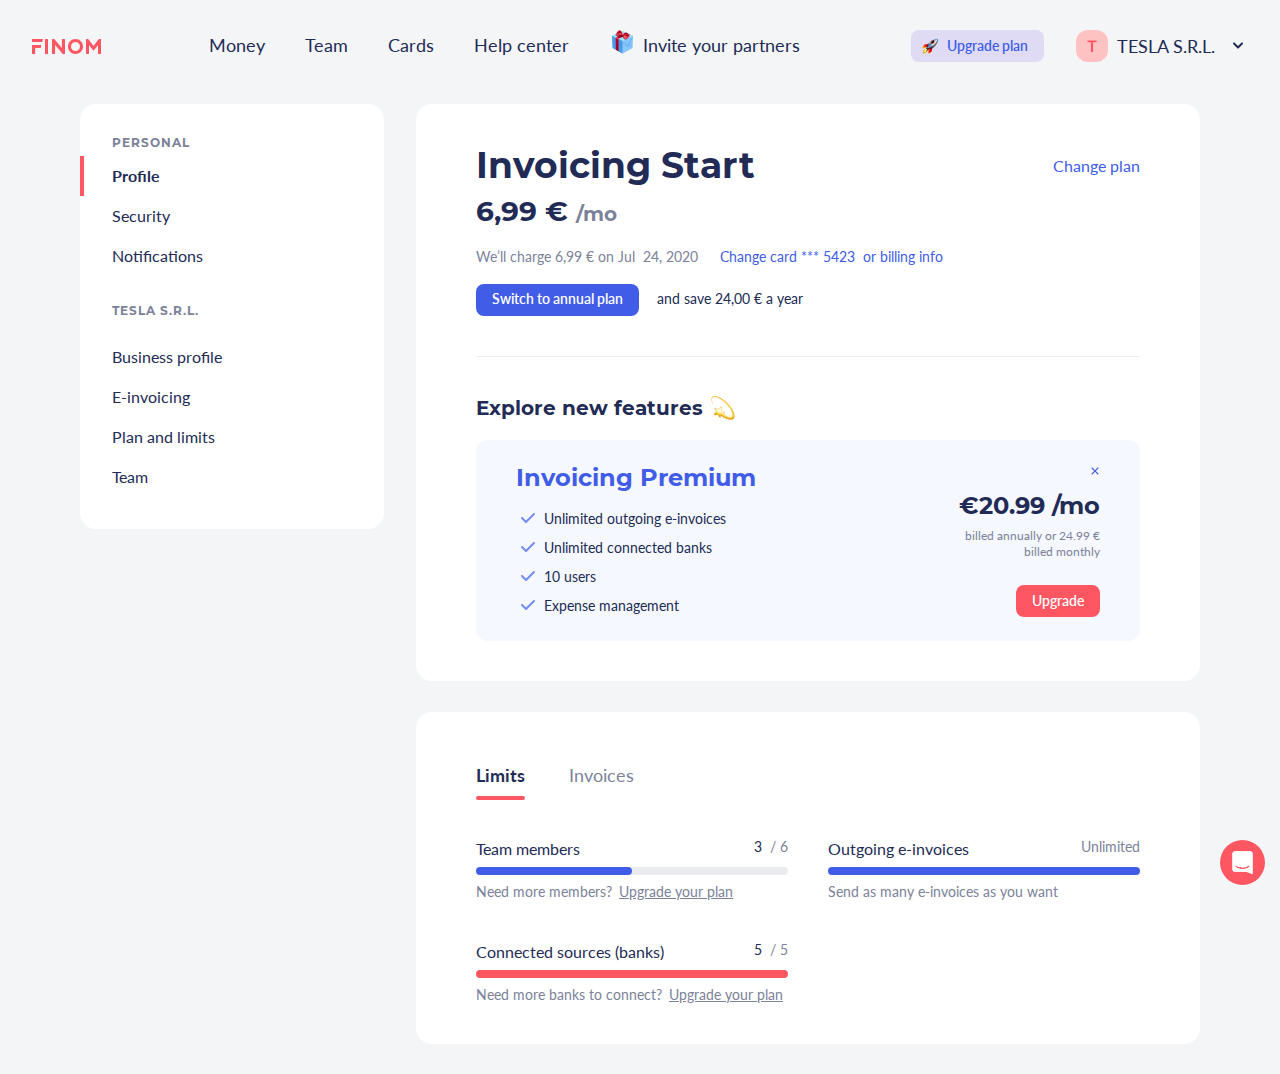
==== commit 5b718998: "test-finom" ====
--- a/main.html
+++ b/main.html
@@ -172,21 +172,6 @@
                   </div>
                   <div class="tabs__content" data-tabs="content">
                     <div class="tabs__element" data-tabs="element">
-                      <div class="tabs__inner">Lorem ipsum dolor sit amet consectetur adipisicing elit. Alias, perspiciatis! Ab pariatur dolor alias debitis molestiae reprehenderit tempora ducimus, atque amet inventore illum ullam laboriosam totam vel error dicta et. Lorem ipsum dolor sit amet consectetur adipisicing elit. Alias, perspiciatis! Ab pariatur dolor alias debitis molestiae reprehenderit tempora ducimus, atque amet inventore illum ullam laboriosam totam vel error dicta et.Lorem ipsum dolor sit amet consectetur adipisicing elit. Alias, perspiciatis! Ab pariatur dolor alias debitis molestiae reprehenderit tempora ducimus, atque amet inventore illum ullam laboriosam totam vel error dicta et. Lorem ipsum dolor sit amet consectetur adipisicing elit. Alias, perspiciatis! Ab pariatur dolor alias debitis molestiae reprehenderit tempora ducimus, atque amet inventore illum ullam laboriosam totam vel error dicta et.</div>
-                    </div>
-                    <div class="tabs__element" data-tabs="element">
-                      <div class="tabs__inner">atis! Ab pariatur dolor alias debitis molestiae reprehenderit tempora ducimus, atque amet inventore illum ullam laboriosam totam vel error dicta et. Lorem ipsum dolor sit amet consectetur adipisicing elit. Alias, perspiciatis! Ab pariatur dolor alias debitis molestiae reprehenderit tempora ducimus, atque amet inventore illum ullam laboriosam totam vel error dicta et.Lorem ipsum dolor sit amet consectetur adipisicing elit. Alias, perspiciatis! Ab pariatur dolor alias debitis molestiae reprehenderit tempora ducimus, atque amet inventore illum ullam laboriosam totam vel error dicta et. Lorem ipsum dolor sit amet consectetur adipisicing elit. Alias, perspiciatis! Ab pariatur dolor alias debitis molestiae reprehenderit tempora ducimus, atque amet inventore illum ullam laboriosam totam vel error dicta et.</div>
-                    </div>
-                    <div class="tabs__element" data-tabs="element">
-                      <div class="tabs__inner">jwhjewriu</div>
-                    </div>
-                    <div class="tabs__element" data-tabs="element">
-                      <div class="tabs__inner"> ait tempora ducimus, atque amet inventore illum ullam laboriosam totam vel error dicta et. Lorem ipsum dolor sit amet consectetur adipisicing elit. Alias, perspiciatis! Ab pariatur dolor alias debitis molestiae reprehenderit tempora ducimus, atque amet inventore illum ullam laboriosam totam vel error dicta et.Lorem ipsum dolor sit amet consectetur adipisicing elit. Alias, perspiciatis! Ab pariatur dolor alias debitis molestiae reprehenderit tempora ducimus, atque amet inventore illum ullam laboriosam totam vel error dicta et. Lorem ipsum dolor sit amet consectetur adipisicing elit. Alias, perspiciatis! Ab pariatur dolor alias debitis molestiae reprehenderit tempora ducimus, atque amet inventore illum ullam laboriosam totam vel error dicta et.</div>
-                    </div>
-                    <div class="tabs__element" data-tabs="element">
-                      <div class="tabs__inner">E-invoicing</div>
-                    </div>
-                    <div class="tabs__element" data-tabs="element">
                       <div class="tabs__inner">
                         <div class="plan">
                           <div class="plan__info">
@@ -313,7 +298,155 @@
                       </div>
                     </div>
                     <div class="tabs__element" data-tabs="element">
-                      <div class="tabs__inner">Team</div>
+                      <div class="tabs__inner">
+                        <div class="tabs__block">atis! Ab pariatur dolor alias debitis molestiae reprehenderit tempora ducimus, atque amet inventore illum ullam laboriosam totam vel error dicta et. Lorem ipsum dolor sit amet consectetur adipisicing elit. Alias, perspiciatis! Ab pariatur dolor alias debitis molestiae reprehenderit tempora ducimus, atque amet inventore illum ullam laboriosam totam vel error dicta et.Lorem ipsum dolor sit amet consectetur adipisicing elit. Alias, perspiciatis! Ab pariatur dolor alias debitis molestiae reprehenderit tempora ducimus, atque amet inventore illum ullam laboriosam totam vel error dicta et. Lorem ipsum dolor sit amet consectetur adipisicing elit. Alias, perspiciatis! Ab pariatur dolor alias debitis molestiae reprehenderit tempora ducimus, atque amet inventore illum ullam laboriosam totam vel error dicta et.</div>
+                      </div>
+                    </div>
+                    <div class="tabs__element" data-tabs="element">
+                      <div class="tabs__inner">
+                        <div class="tabs__block">jwhjewriu</div>
+                      </div>
+                    </div>
+                    <div class="tabs__element" data-tabs="element">
+                      <div class="tabs__inner">
+                        <div class="tabs__block">ait tempora ducimus, atque amet inventore illum ullam laboriosam totam vel error dicta et. Lorem ipsum dolor sit amet consectetur adipisicing elit. Alias, perspiciatis! Ab pariatur dolor alias debitis molestiae reprehenderit tempora ducimus, atque amet inventore illum ullam laboriosam totam vel error dicta et.Lorem ipsum dolor sit amet consectetur adipisicing elit. Alias, perspiciatis! Ab pariatur dolor alias debitis molestiae reprehenderit tempora ducimus, atque amet inventore illum ullam laboriosam totam vel error dicta et. Lorem ipsum dolor sit amet consectetur adipisicing elit. Alias, perspiciatis! Ab pariatur dolor alias debitis molestiae reprehenderit tempora ducimus, atque amet inventore illum ullam laboriosam totam vel error dicta et.</div>
+                      </div>
+                    </div>
+                    <div class="tabs__element" data-tabs="element">
+                      <div class="tabs__inner">
+                        <div class="tabs__block">E-invoicing</div>
+                      </div>
+                    </div>
+                    <div class="tabs__element" data-tabs="element">
+                      <div class="tabs__inner">
+                        <div class="plan">
+                          <div class="plan__info">
+                            <div class="plan__top">
+                              <h2 class="plan__title">Invoicing Start</h2><a class="plan__change hover-accent" href="#" aria-label="Change plan">Change plan</a>
+                            </div>
+                            <div class="plan__price-block">6,99 €&nbsp;<span class="plan__term">/mo</span></div>
+                            <div class="plan__info-block">
+                              <div class="plan__charge">We’ll charge 6,99 € on Jul&nbsp;&nbsp;24, 2020</div><a class="plan__link hover-accent" href="#" aria-label="Change card or billing info">Change card *** 5423&nbsp;&nbsp;or billing info</a>
+                            </div>
+                            <div class="plan__switch-block"><a class="plan__switch button button_main" href="#" aria-label="Change card or billing info">Switch to annual plan</a><span class="plan__save">and save 24,00 € a year</span></div>
+                          </div>
+                          <div class="plan__features">
+                            <h3 class="plan__subtitle">Explore new features</h3>
+                            <div class="premium">
+                              <button class="premium__close button" type="button" aria-label="Hide">
+                                <svg class="premium__close-icon" width="8" height="9" aria-hidden="true">
+                                  <use xlink:href="#icon-cross-bold"></use>
+                                </svg>
+                              </button>
+                              <div class="premium__features">
+                                <h3 class="premium__title">Invoicing Premium</h3>
+                                <ul class="premium__list">
+                                  <li class="premium__item"><span class="premium__icon-wrapper">
+                                      <svg class="premium__check-icon" width="14" height="10" aria-hidden="true">
+                                        <use xlink:href="#icon-check"></use>
+                                      </svg></span>Unlimited outgoing e-invoices</li>
+                                  <li class="premium__item"><span class="premium__icon-wrapper">
+                                      <svg class="premium__check-icon" width="14" height="10" aria-hidden="true">
+                                        <use xlink:href="#icon-check"></use>
+                                      </svg></span>Unlimited connected banks</li>
+                                  <li class="premium__item"><span class="premium__icon-wrapper">
+                                      <svg class="premium__check-icon" width="14" height="10" aria-hidden="true">
+                                        <use xlink:href="#icon-check"></use>
+                                      </svg></span>10 users</li>
+                                  <li class="premium__item"><span class="premium__icon-wrapper">
+                                      <svg class="premium__check-icon" width="14" height="10" aria-hidden="true">
+                                        <use xlink:href="#icon-check"></use>
+                                      </svg></span>Expense management</li>
+                                </ul>
+                              </div>
+                              <div class="premium__prices">
+                                <div class="premium__price">€20.99 /mo</div>
+                                <div class="premium__terms">billed annually or 24.99&nbsp;€ billed monthly</div><a class="premium__link button button_accent" href="#" aria-label="Upgrade plan">Upgrade</a>
+                              </div>
+                            </div>
+                          </div>
+                        </div>
+                        <div class="billing">
+                          <div class="tabs billing__tabs" data-tabs="parent" data-delay="300">
+                            <div class="tabs__controls billing__controls" data-tabs="controls">
+                              <button class="tabs__control billing__control" type="button" data-tabs="control" data-index="0">Limits</button>
+                              <button class="tabs__control billing__control" type="button" data-tabs="control" data-index="1">Invoices</button>
+                            </div>
+                            <div class="tabs__content billing__content" data-tabs="content">
+                              <div class="tabs__element billing__element" data-tabs="element">
+                                <div class="limits">
+                                  <div class="limits__item">
+                                    <div class="bar">
+                                      <div class="bar__top"><span class="bar__name">Team members</span>
+                                        <div class="bar__count"><span class="bar__current">3</span><span class="bar__total">&nbsp;&nbsp;/&nbsp;6</span></div>
+                                      </div>
+                                      <div class="bar__progress"><span class="bar__foreground"></span></div>
+                                      <div class="bar__comment">Need more members?&ensp;<a class="bar__link hover-accent" href="#" aria-label="Upgrade your plan">Upgrade your plan</a></div>
+                                    </div>
+                                  </div>
+                                  <div class="limits__item">
+                                    <div class="bar">
+                                      <div class="bar__top"><span class="bar__name">Outgoing e-invoices</span>
+                                        <div class="bar__count"><span class="bar__current"></span><span class="bar__total">Unlimited</span></div>
+                                      </div>
+                                      <div class="bar__progress"><span class="bar__foreground bar__foreground_full"></span></div>
+                                      <div class="bar__comment">Send as many e-invoices as you want</div>
+                                    </div>
+                                  </div>
+                                  <div class="limits__item">
+                                    <div class="bar">
+                                      <div class="bar__top"><span class="bar__name">Connected sources (banks)</span>
+                                        <div class="bar__count"><span class="bar__current">5</span><span class="bar__total">&nbsp;&nbsp;/&nbsp;5</span></div>
+                                      </div>
+                                      <div class="bar__progress"><span class="bar__foreground bar__foreground_full bar__foreground_accent"></span></div>
+                                      <div class="bar__comment">Need more banks to connect?&ensp;<a class="bar__link hover-accent" href="#" aria-label="Upgrade your plan">Upgrade your plan</a></div>
+                                    </div>
+                                  </div>
+                                </div>
+                              </div>
+                              <div class="tabs__element billing__element" data-tabs="element">
+                                <div class="premium">
+                                  <button class="premium__close button" type="button" aria-label="Hide">
+                                    <svg class="premium__close-icon" width="8" height="9" aria-hidden="true">
+                                      <use xlink:href="#icon-cross-bold"></use>
+                                    </svg>
+                                  </button>
+                                  <div class="premium__features">
+                                    <h3 class="premium__title">Invoicing Premium</h3>
+                                    <ul class="premium__list">
+                                      <li class="premium__item"><span class="premium__icon-wrapper">
+                                          <svg class="premium__check-icon" width="14" height="10" aria-hidden="true">
+                                            <use xlink:href="#icon-check"></use>
+                                          </svg></span>Unlimited outgoing e-invoices</li>
+                                      <li class="premium__item"><span class="premium__icon-wrapper">
+                                          <svg class="premium__check-icon" width="14" height="10" aria-hidden="true">
+                                            <use xlink:href="#icon-check"></use>
+                                          </svg></span>Unlimited connected banks</li>
+                                      <li class="premium__item"><span class="premium__icon-wrapper">
+                                          <svg class="premium__check-icon" width="14" height="10" aria-hidden="true">
+                                            <use xlink:href="#icon-check"></use>
+                                          </svg></span>10 users</li>
+                                      <li class="premium__item"><span class="premium__icon-wrapper">
+                                          <svg class="premium__check-icon" width="14" height="10" aria-hidden="true">
+                                            <use xlink:href="#icon-check"></use>
+                                          </svg></span>Expense management</li>
+                                    </ul>
+                                  </div>
+                                  <div class="premium__prices">
+                                    <div class="premium__price">€20.99 /mo</div>
+                                    <div class="premium__terms">billed annually or 24.99&nbsp;€ billed monthly</div><a class="premium__link button button_accent" href="#" aria-label="Upgrade plan">Upgrade</a>
+                                  </div>
+                                </div>
+                              </div>
+                            </div>
+                          </div>
+                        </div>
+                      </div>
+                    </div>
+                    <div class="tabs__element" data-tabs="element">
+                      <div class="tabs__inner">
+                        <div class="tabs__block">Team</div>
+                      </div>
                     </div>
                   </div>
                 </div>
--- a/css/style.min.css
+++ b/css/style.min.css
@@ -1,3 +1,3 @@
 /*! normalize.css v8.0.1 | MIT License | github.com/necolas/normalize.css */
-@-webkit-keyframes radial-pulse{0%{-webkit-box-shadow:0 0 0 0 rgba(0,0,0,.3);box-shadow:0 0 0 0 rgba(0,0,0,.3)}to{-webkit-box-shadow:0 0 0 20px transparent;box-shadow:0 0 0 20px transparent}}@keyframes radial-pulse{0%{-webkit-box-shadow:0 0 0 0 rgba(0,0,0,.3);box-shadow:0 0 0 0 rgba(0,0,0,.3)}to{-webkit-box-shadow:0 0 0 20px transparent;box-shadow:0 0 0 20px transparent}}html{line-height:1.15;-webkit-text-size-adjust:100%}details,main{display:block}h1{margin:.67em 0;font-size:2em}hr{-webkit-box-sizing:content-box;box-sizing:content-box;height:0;overflow:visible}code,kbd,pre,samp{font-size:1em;font-family:monospace,monospace}a{background-color:transparent;color:#222b55;text-decoration:none}abbr[title]{-webkit-text-decoration:underline dotted;text-decoration:underline dotted;border-bottom:none}b,strong{font-weight:bolder}small{font-size:80%}sub,sup{position:relative;font-size:75%;line-height:0;vertical-align:baseline}sub{bottom:-.25em}sup{top:-.5em}img{border-style:none}button,input,optgroup,select,textarea{margin:0;font-size:100%;line-height:1.15;font-family:inherit}button,input{overflow:visible}button,select{text-transform:none}[type=button]::-moz-focus-inner,[type=reset]::-moz-focus-inner,[type=submit]::-moz-focus-inner,button::-moz-focus-inner{padding:0;border-style:none}[type=button]:-moz-focusring,[type=reset]:-moz-focusring,[type=submit]:-moz-focusring,button:-moz-focusring{outline:1px dotted ButtonText}fieldset{padding:.35em .75em .625em}legend{display:table;max-width:100%;color:inherit;white-space:normal}progress{vertical-align:baseline}textarea{overflow:auto;resize:none}[type=checkbox],[type=radio],legend{-webkit-box-sizing:border-box;box-sizing:border-box;padding:0}[type=number]::-webkit-inner-spin-button,[type=number]::-webkit-outer-spin-button{height:auto}[type=search]{outline-offset:-2px;-webkit-appearance:textfield}[type=search]::-webkit-search-decoration{-webkit-appearance:none}::-webkit-file-upload-button{font:inherit;-webkit-appearance:button}summary{display:list-item}[hidden],template{display:none}@font-face{font-family:"Lato";font-style:normal;font-weight:600;font-display:swap;src:url(../fonts/Lato-Semibold.woff2) format("woff2")}@font-face{font-family:"Lato";font-style:normal;font-weight:400;font-display:swap;src:url(../fonts/Lato-Regular.woff2) format("woff2")}@font-face{font-family:"Lato";font-style:normal;font-weight:700;font-display:swap;src:url(../fonts/Lato-Bold.woff2) format("woff2")}@font-face{font-family:"Montserrat";font-style:normal;font-weight:700;font-display:swap;src:url(../fonts/montserrat-700.woff2) format("woff2")}*,::after,::before,html{-webkit-box-sizing:border-box;box-sizing:border-box}body,html{margin:0;padding:0}body{width:100%;height:100%;font-style:normal;font-weight:400;font-size:14px;line-height:1.2;font-family:"Lato","Arial",sans-serif;color:#222b55;background-color:#f4f5f6;-webkit-font-smoothing:antialiased;-moz-osx-font-smoothing:grayscale;text-rendering:optimizeLegibility}img,video{display:block;max-width:100%}input:-webkit-autofill{-webkit-box-shadow:inset 0 0 0 1000px #fff;box-shadow:inset 0 0 0 1000px #fff;-webkit-text-fill-color:#000}input,select,textarea{border-radius:0}input::-webkit-input-placeholder,textarea::-webkit-input-placeholder{opacity:1}input::-moz-placeholder,textarea::-moz-placeholder{opacity:1}input:-ms-input-placeholder,input::-ms-input-placeholder,textarea:-ms-input-placeholder,textarea::-ms-input-placeholder{opacity:1}input::placeholder,textarea::placeholder{opacity:1}input:invalid,textarea:invalid{-webkit-box-shadow:none;box-shadow:none}input[type=search]::-webkit-search-cancel-button,input[type=search]::-webkit-search-decoration,input[type=search]::-webkit-search-results-button,input[type=search]::-webkit-search-results-decoration{-webkit-appearance:none;appearance:none}input::-webkit-inner-spin-button,input::-webkit-outer-spin-button{margin:0;-webkit-appearance:none;appearance:none}input[type=number]{-webkit-appearance:textfield;-moz-appearance:textfield;appearance:textfield}input:matches([type=email],[type=number],[type=password],[type=search],[type=tel],[type=text],[type=url]),select,textarea{-webkit-appearance:none;-moz-appearance:none;appearance:none}[type=button],[type=reset],[type=submit],button{-webkit-appearance:none;-moz-appearance:none;appearance:none}.wrapper{position:relative;display:flex;flex-direction:column;min-height:100vh;min-height:calc(100*var(--vh, 1vh));overflow:hidden}.wrapper--no-scrollbar{height:100vh;height:calc(100*var(--vh, 1vh));-ms-overflow-style:none;scrollbar-width:none}.wrapper--no-scrollbar::-webkit-scrollbar{display:none}.wrapper .footer,.wrapper .header{flex-shrink:0}.wrapper main{flex-grow:1}.scroll-lock-ios{position:fixed;overflow:hidden}.scroll-lock{overflow:hidden}.visually-hidden{position:absolute;width:1px;height:1px;margin:-1px;clip:rect(0 0 0 0)}.no-transition{-webkit-transition:none!important;transition:none!important}.hover-accent{-webkit-transition:color .3s ease;transition:color .3s ease}.container{width:100%;max-width:1120px;margin:0 auto;padding:0}.account{margin-bottom:30px}.account__tabs{display:grid;grid-template-columns:304px auto;-webkit-column-gap:32px;-moz-column-gap:32px;column-gap:32px}.account__controls{flex-direction:column;padding:32px 0;background-color:#fff;border-radius:16px}.account__control{width:100%;padding:12px 32px;font-size:16px;line-height:1;background-color:#fff;color:#222b55;text-align:left}.account__control.is-active{font-weight:700}.account__control.is-active::before{left:0;top:0;height:100%;width:4px}.bar{display:flex;flex-direction:column;width:100%;row-gap:9px}.bar__top{display:flex;justify-content:space-between;align-items:flex-start;font-size:16px}.bar__count{display:flex;font-size:14px;color:#7b829a}.bar__current{color:#222b55}.bar__comment{display:flex;flex-wrap:wrap;font-size:14px;color:#7b829a}.bar__link{color:#7b829a;text-decoration:underline}.bar__progress{display:flex;position:relative;width:100%;height:8px;background-color:#ebecf0;border-radius:4px}.bar__foreground{position:absolute;left:0;top:0;width:50%;height:8px;background-color:#415de8;border-radius:4px}.bar__foreground_full{width:100%}.bar__foreground_accent,.chat__btn{background-color:#ff5762}.chat__btn{z-index:1;position:fixed;right:15px;bottom:15px;display:flex;align-items:center;justify-content:center;width:45px;height:45px;border-radius:50%;cursor:pointer;-webkit-animation:1.6s ease 0s infinite normal none running radial-pulse;animation:1.6s ease 0s infinite normal none running radial-pulse}.chat__icon{width:21px;height:24px}.chat__popup{z-index:1;position:fixed;display:none;bottom:15px;right:15px;background-color:#f5f8ff;border-radius:16px;-webkit-box-shadow:0 6px 8px 6px rgba(215,215,215,.4);box-shadow:0 6px 8px 6px rgba(215,215,215,.4)}.chat__form{max-width:320px;padding:20px 18px}.chat__area-label{display:inline-block;margin-bottom:14px;font-weight:600;-webkit-user-select:none;-moz-user-select:none;-ms-user-select:none;user-select:none}.chat__textarea{width:100%;min-height:200px;padding:15px;margin-bottom:20px;background:#fff;resize:none;border-radius:12px;border:1px solid transparent}.chat__textarea:focus{border:1px solid #415de8;outline:0}.chat__controls{display:flex;flex-direction:column;gap:14px}.chat__close,.chat__send{width:100%}.custom-select{position:relative;height:100%;cursor:pointer}.custom-select__btn,.custom-select__dropdown-icon{color:#222b55;-webkit-transition:all .3s ease;transition:all .3s ease}.custom-select__dropdown-icon{top:39%;right:5px;position:absolute;width:10px;height:7px}.custom-select__btn{position:relative;display:block;width:100%;height:32px;padding:0 0 0 8px;font-size:18px;white-space:nowrap;text-overflow:ellipsis;background-color:#f4f5f6;border:0;border-radius:3px;overflow:hidden;cursor:pointer}.custom-select__btn::before{position:absolute;left:0;top:0;width:32px;height:32px;content:"";background-image:url(../img/svg/ava-tesla.svg);background-repeat:no-repeat;background-position:center;background-size:contain}.custom-select__btn:focus,.custom-select__btn:hover{color:#415de8;background-color:#f5f8ff}.custom-select__btn:focus .custom-select__dropdown-icon,.custom-select__btn:hover .custom-select__dropdown-icon{color:#415de8}.custom-select__dropdown{display:none}.custom-select .same-as-selected,.custom-select__item:focus,.custom-select__item:hover{color:#222b55;border-radius:3px}.custom-select._open .custom-select__dropdown-icon{-webkit-transform:scale(1,-1);transform:scale(1,-1)}.custom-select._open .custom-select__btn{background-color:#f5f8ff}.custom-select._open .custom-select__dropdown{z-index:10;position:absolute;display:block;top:100%;left:0;right:0;background-color:#f4f5f6}.custom-select._open .custom-select__wrapper{margin:10px 0}.custom-select._open .custom-select__list{margin:0;padding:0;list-style:none;max-height:132px;overflow-y:scroll;-webkit-overflow-scrolling:touch;font-size:18px;color:#222b55;-webkit-transition:all .3s ease;transition:all .3s ease}.custom-select._open .custom-select__list::-webkit-scrollbar{width:7px;height:8px;background-color:#f5f8ff;border-radius:3px}.custom-select._open .custom-select__list::-webkit-scrollbar-thumb{background-color:#7b829a;border-radius:3px}.custom-select._open .custom-select__item-text{display:contents;max-width:100%;line-height:1.1;text-transform:uppercase;-ms-text-overflow:ellipsis;text-overflow:ellipsis;overflow:hidden;-ms-line-clamp:1;-webkit-line-clamp:1;line-clamp:1;word-wrap:break-word;display:-webkit-box;-webkit-box-orient:vertical}.custom-select._open .custom-select__item{display:flex;align-items:center;padding:8px 1px;cursor:pointer}.custom-select._open .custom-select__item:first-of-type{padding-top:0}.custom-select._open .custom-select__item:focus,.custom-select._open .custom-select__item:hover{color:#415de8}.custom-select._open .custom-select__item-icon{width:32px;height:32px;margin-right:8px}.form-profile__select{width:172px}[data-tabs=parent]{overflow:hidden}[data-tabs=parent].no-transition-global [data-tabs=content],[data-tabs=parent].no-transition-global [data-tabs=control],[data-tabs=parent].no-transition-global [data-tabs=element],[data-tabs=parent].no-transition>[data-tabs=content],[data-tabs=parent].no-transition>[data-tabs=control],[data-tabs=parent].no-transition>[data-tabs=element]{-webkit-transition:none;transition:none}[data-tabs=parent] [data-tabs=content]{position:relative}[data-tabs=element]{position:absolute;visibility:hidden;opacity:0;-webkit-transition:opacity .3s ease-in,visibility .3s ease-in;transition:opacity .3s ease-in,visibility .3s ease-in}[data-tabs=element].is-active{z-index:1;visibility:visible;opacity:1}.tabs{max-width:100%}.tabs__title{margin:0 0 6px;padding:0 32px;font-family:"Montserrat","Arial",sans-serif;font-size:12px;font-weight:700;color:#7b829a;text-transform:uppercase;letter-spacing:1px}.tabs__title_mb{margin-bottom:18px}.tabs__controls-group{display:flex;flex-direction:column}.tabs__controls-group:not(:last-of-type){margin-bottom:28px}.tabs__controls{display:flex;height:-webkit-fit-content;height:-moz-fit-content;height:fit-content}.tabs__control{display:inline-flex;align-items:center;min-width:auto;justify-content:flex-start;border:0;outline:0;cursor:pointer;-webkit-transition:all .3s ease;transition:all .3s ease}.tabs__control.is-active{position:relative;pointer-events:none}.tabs__control.is-active::before{position:absolute;content:"";background-color:#ff5762}.tabs__content{-webkit-transition:height .3s;transition:height .3s}.tabs__element{width:100%}.tabs__inner{row-gap:31px}.plan,.plan__info,.tabs__inner{display:flex;flex-direction:column}.plan{padding:40px 60px;background-color:#fff;border-radius:16px}.plan__info{border-bottom:1px solid rgba(34,43,85,.08)}.plan__top{display:flex;justify-content:space-between;align-items:center;margin-bottom:8px}.plan__title{margin:0;font-family:"Montserrat","Arial",sans-serif;font-weight:700;font-size:36px}.plan__change{height:100%;display:inline-flex;flex-shrink:0;align-items:center;margin-left:18px;font-size:16px;color:#415de8}.plan__price-block,.plan__term{font-family:"Montserrat","Arial",sans-serif;font-weight:700}.plan__price-block{margin-bottom:20px;font-size:28px}.plan__term{font-size:20px;color:rgba(34,43,85,.6)}.plan__info-block{display:flex;flex-wrap:wrap;gap:22px;margin-bottom:18px}.plan__charge{color:#7b829a;font-size:14px;line-height:1.1}.plan__link{font-size:14px;color:#415de8}.plan__switch-block{display:flex;align-items:center;flex-wrap:wrap;gap:18px;margin-bottom:40px}.plan__features{display:flex;flex-direction:column;padding-top:39px}.plan__subtitle{position:relative;width:-webkit-fit-content;width:-moz-fit-content;width:fit-content;max-width:90%;margin:0 0 20px;font-size:20px;font-family:"Montserrat","Arial",sans-serif;font-weight:700}.plan__subtitle::after{position:absolute;bottom:0;right:-32px;width:24px;height:24px;content:"";background-image:-webkit-image-set(url(../img/content/dizzy.png) 1x,url(../img/content/dizzy@2x.png) 2x);background-repeat:no-repeat;background-position:center}.limits{display:grid;grid-template-columns:1fr 1fr;-webkit-column-gap:40px;-moz-column-gap:40px;column-gap:40px;row-gap:41px}.billing{padding:40px 60px;background-color:#fff;border-radius:16px}.billing__tabs{display:flex;flex-direction:column}.billing__controls{flex-direction:row;flex-wrap:wrap;-webkit-column-gap:44px;-moz-column-gap:44px;column-gap:44px;row-gap:16px;padding:0;margin-bottom:39px}.billing__control{width:unset;padding:12px 0;font-size:18px;line-height:1.3;color:#7b829a;background-color:#fff}.billing__control.is-active{font-weight:700;color:#222b55}.billing__control.is-active::before{left:0;right:0;top:unset;bottom:0;height:4px;width:100%;border-radius:4px}.premium{position:relative;display:flex;justify-content:space-between;padding:24px 40px;background-color:#f5f8ff;border-radius:12px}.premium__title{margin:0 0 14px;font-size:24px;font-family:"Montserrat","Arial",sans-serif;font-weight:700;color:#415de8}.premium__close,.premium__close-icon{-webkit-transition:color .3s ease;transition:color .3s ease}.premium__close{position:absolute;right:37.5px;top:23px;display:flex;align-items:center;justify-content:center;flex-shrink:0;padding:0;background-color:transparent;width:16px;height:16px}.premium__close-icon{width:8px;height:8px;color:#415de8}.premium__features{display:flex;flex-direction:column}.premium__list{margin:0;padding:0;list-style:none}.premium__item{display:flex;align-items:center;line-height:1.5}.premium__item:not(:last-child){margin-bottom:5px}.premium__icon-wrapper{display:flex;flex-shrink:0;align-items:center;justify-content:center;width:24px;height:24px;margin-right:4px}.premium__prices{display:flex;flex-shrink:0;flex-direction:column;align-items:flex-end;justify-content:end;max-width:170px}.premium__link{margin-top:25px}.premium__terms{max-width:160px;margin-top:8px;font-size:12px;line-height:16px;text-align:right;color:#7b829a}.premium__price{font-family:"Montserrat","Arial",sans-serif;font-weight:700;font-size:24px;text-align:end}.bg-overlay{position:fixed;top:0;left:0;z-index:2;width:100%;height:0;background:#d7d7d7;opacity:0;pointer-events:none;-webkit-transition:opacity .3s ease;transition:opacity .3s ease}.bg-overlay.active{height:100%;opacity:.32;pointer-events:auto}.button{display:inline-flex;align-items:center;justify-content:center;border:0;cursor:pointer;outline:0;-webkit-transition:all .3s ease;transition:all .3s ease}.button_main{height:32px;padding:8px 16px;font-weight:600;background-color:#415de8;color:#fff;border-radius:8px}.button_accent:focus-visible,.button_main:focus-visible,.button_secondary:focus-visible{outline:0}.button_accent,.button_secondary{height:32px;font-weight:600;border-radius:8px}.button_secondary{background-color:rgba(84,29,232,.12);padding:8px 16px 8px 12px;color:#415de8}.button_accent{padding:8px 16px;background-color:#ff5762;color:#fff}.header{z-index:100;width:100%;position:fixed;display:flex;flex-direction:column;min-height:92px;padding:30px 0;background-color:#f4f5f6}.header__content-wrapper{position:relative;display:flex;align-items:center;width:100%;padding:0 32px}.header.mobile-active{position:fixed;height:100%;overflow:scroll}.header__logo{display:flex;align-self:center;width:100%;max-width:69px;min-width:30px;margin-right:107.5px;-webkit-user-select:none;-moz-user-select:none;-ms-user-select:none;user-select:none}.header__logo-img{width:69px;height:15px;-o-object-fit:contain;object-fit:contain}.header__row-content{display:grid;grid-template-columns:auto minmax(600px,1120px) auto;width:100%;align-items:flex-start}.header__nav{display:flex;align-self:center}.header__row{width:100%}.header__profile{display:flex;align-items:center;align-self:center;-webkit-column-gap:32px;-moz-column-gap:32px;column-gap:32px;margin-left:auto}.header__tarif{display:flex;flex-wrap:wrap;gap:10px}.header__tarif-link{position:relative;padding-left:36px}.header__tarif-link::before,.main-nav__link_icon::before{position:absolute;left:11px;top:8px;width:16px;height:16px;content:"";background-image:-webkit-image-set(url(../img/content/rocket.png) 1x,url(../img/content/rocket@2x.png) 2x);background-repeat:no-repeat;background-position:center}.header__menu-btn{padding:0;width:28px;height:-webkit-fit-content;height:-moz-fit-content;height:fit-content;margin-right:15px;display:flex;align-items:center;justify-content:center;flex-shrink:0;background-color:transparent}.header__menu-btn._show{display:flex}.header__burger-icon{width:100%;height:100%;color:#222b55}.header__menu-btn._hide,.header__menu-btn_close,.header__menu-btn_open{display:none}.main-nav{display:flex;flex-direction:row}.main-nav__list{margin:0;padding:0;list-style:none;display:flex;flex-wrap:wrap;-webkit-column-gap:40px;-moz-column-gap:40px;column-gap:40px;row-gap:14px;font-size:18px}.main-nav__item{display:flex;justify-content:center;align-items:center}.main-nav__link{padding:3px 0;text-align:center}.main-nav__link_icon{position:relative;margin-left:13px;padding-left:21px}.main-nav__link_icon::before{left:-12px;top:-2px;width:25px;height:24px;background-image:-webkit-image-set(url(../img/content/gift.png) 1x,url(../img/content/gift@2x.png) 2x)}.main-nav__icon-img{flex-shrink:0;width:25px;height:24px;margin-right:8px}.mobile-nav{position:relative}.mobile-nav__block:not(:last-of-type){margin-bottom:20px}.mobile-nav__wrapper{display:none;opacity:0;height:0;-webkit-transition:opacity .3s ease,-webkit-transform .3s ease;transition:transform .3s ease,opacity .3s ease;transition:transform .3s ease,opacity .3s ease,-webkit-transform .3s ease}.mobile-nav__wrapper_active{display:block;z-index:5;position:absolute;top:-1px;left:0;opacity:100;width:100%;height:auto;background-color:#fff;padding:20px 0 28px}.mobile-nav__list{margin:0;padding:0;list-style:none;display:flex;flex-direction:column}.mobile-nav__item{margin-bottom:12px;font-size:16px;line-height:24px}.page-content{margin-top:104px}@media (hover:hover),screen and (min-width:768px){.hover-accent:focus,.hover-accent:hover,.premium__close:focus .premium__close-icon,.premium__close:hover .premium__close-icon{color:#ff5762}.hover-accent:focus-visible,.premium__close:focus-visible{outline:0}.button_main:focus,.button_main:hover{background-color:#344ab9}.button_secondary:focus,.button_secondary:hover{background-color:#7b829a;color:#fff}.button_accent:focus,.button_accent:hover{background-color:#e54e58}}@media (max-width:1279px){.container{padding:0 32px}.header__logo{margin-right:0}.header__row-content{grid-template-columns:90px auto auto}.header__profile{margin-left:auto}.header__profile,.main-nav__list{-webkit-column-gap:20px;-moz-column-gap:20px;column-gap:20px}}@media (max-width:1023px){.account__tabs{grid-template-columns:234px auto}.custom-select._open .custom-select__dropdown{background-color:#f5f8ff}.form-profile .custom-select__btn{background-color:#fff}.plan{padding:20px 30px}.premium{padding:18px 30px}.bg-overlay{top:76px}.header{position:fixed;background-color:#fff}.header__logo{margin:0}.header__row-content{display:flex;justify-content:space-between}.header__nav{display:none}.header__menu-btn_open{display:flex}.main-nav__item{padding:8px}}@media (max-width:767px){.account__control.is-active::before,.hidden-mobile{display:none}.container{max-width:100%;padding:0 18px}.container_no-mobile{padding:0}.account{margin-bottom:20px}.account__tabs{display:flex;flex-direction:column;row-gap:16px}.account__controls{flex-direction:row;flex-wrap:nowrap;overflow-x:auto;white-space:nowrap;padding:10px 0 0;border-radius:unset}.account__control{padding:12px 18px;font-size:14px;border-radius:8px}.account__control.is-active{background-color:#7b829a;color:#f5f8ff}.tabs__title_mb{margin-bottom:0}.tabs__title{display:inline-flex;justify-content:center;align-items:center;padding:0 18px;margin:0;white-space:nowrap}.tabs__controls-group{flex-direction:row;margin-bottom:14px}.tabs__controls-group:not(:last-of-type){margin-bottom:14px}.tabs__controls-group:last-child>.tabs__control:last-of-type{margin-right:26px}.plan{padding:20px 18px}.plan__title{font-size:26px}.plan__switch-block{justify-content:center;margin-bottom:20px}.plan__switch{width:100%;max-width:200px}.plan__features{padding-top:29px}.limits{display:flex;flex-direction:column}.billing{padding:20px 0}.billing__controls{margin-bottom:20px;padding-bottom:20px;flex-direction:row;flex-wrap:nowrap;overflow-x:auto;white-space:nowrap;border-radius:unset}.billing__control{padding:12px 0;font-size:14px}.billing__control:first-of-type{margin-left:18px}.billing__control:last-of-type{margin-right:26px}.billing__element{padding:0 18px}.premium{flex-direction:column;row-gap:12px;padding:18px 24px}.premium__title{font-size:20px}.premium__close{right:20px;top:18px}.premium__prices{align-items:center;justify-content:flex-start;max-width:100%}.premium__link{width:100%;max-width:200px;margin-bottom:14px}.premium__price,.premium__terms{text-align:center}.header{padding:18px 0;border-bottom:1px solid #d7d7d7}.header__content-wrapper{align-items:flex-start;padding:0 18px}.header__logo{width:50px;min-width:-webkit-fit-content;min-width:-moz-fit-content;min-width:fit-content;align-self:flex-start;padding-top:6px}.header__profile{flex-direction:column;align-items:flex-end;row-gap:20px}.main-nav__list{display:none}.mobile-nav__wrapper_active{top:-33px}.page-content{margin-top:121px}}@media (max-width:374px){.custom-select__btn{font-size:14px}.custom-select._open .custom-select__list{max-height:107px;font-size:14px}.custom-select._open .custom-select__item-icon,.custom-select__btn::before{top:5px;width:22px;height:22px}.form-profile__select{width:142px}}
+@-webkit-keyframes radial-pulse{0%{-webkit-box-shadow:0 0 0 0 rgba(0,0,0,.3);box-shadow:0 0 0 0 rgba(0,0,0,.3)}to{-webkit-box-shadow:0 0 0 20px transparent;box-shadow:0 0 0 20px transparent}}@keyframes radial-pulse{0%{-webkit-box-shadow:0 0 0 0 rgba(0,0,0,.3);box-shadow:0 0 0 0 rgba(0,0,0,.3)}to{-webkit-box-shadow:0 0 0 20px transparent;box-shadow:0 0 0 20px transparent}}html{line-height:1.15;-webkit-text-size-adjust:100%}details,main{display:block}h1{margin:.67em 0;font-size:2em}hr{-webkit-box-sizing:content-box;box-sizing:content-box;height:0;overflow:visible}code,kbd,pre,samp{font-size:1em;font-family:monospace,monospace}a{background-color:transparent;color:#222b55;text-decoration:none}abbr[title]{-webkit-text-decoration:underline dotted;text-decoration:underline dotted;border-bottom:none}b,strong{font-weight:bolder}small{font-size:80%}sub,sup{position:relative;font-size:75%;line-height:0;vertical-align:baseline}sub{bottom:-.25em}sup{top:-.5em}img{border-style:none}button,input,optgroup,select,textarea{margin:0;font-size:100%;line-height:1.15;font-family:inherit}button,input{overflow:visible}button,select{text-transform:none}[type=button]::-moz-focus-inner,[type=reset]::-moz-focus-inner,[type=submit]::-moz-focus-inner,button::-moz-focus-inner{padding:0;border-style:none}[type=button]:-moz-focusring,[type=reset]:-moz-focusring,[type=submit]:-moz-focusring,button:-moz-focusring{outline:1px dotted ButtonText}fieldset{padding:.35em .75em .625em}legend{display:table;max-width:100%;color:inherit;white-space:normal}progress{vertical-align:baseline}textarea{overflow:auto;resize:none}[type=checkbox],[type=radio],legend{-webkit-box-sizing:border-box;box-sizing:border-box;padding:0}[type=number]::-webkit-inner-spin-button,[type=number]::-webkit-outer-spin-button{height:auto}[type=search]{outline-offset:-2px;-webkit-appearance:textfield}[type=search]::-webkit-search-decoration{-webkit-appearance:none}::-webkit-file-upload-button{font:inherit;-webkit-appearance:button}summary{display:list-item}[hidden],template{display:none}@font-face{font-family:"Lato";font-style:normal;font-weight:600;font-display:swap;src:url(../fonts/Lato-Semibold.woff2) format("woff2")}@font-face{font-family:"Lato";font-style:normal;font-weight:400;font-display:swap;src:url(../fonts/Lato-Regular.woff2) format("woff2")}@font-face{font-family:"Lato";font-style:normal;font-weight:700;font-display:swap;src:url(../fonts/Lato-Bold.woff2) format("woff2")}@font-face{font-family:"Montserrat";font-style:normal;font-weight:700;font-display:swap;src:url(../fonts/montserrat-700.woff2) format("woff2")}*,::after,::before,html{-webkit-box-sizing:border-box;box-sizing:border-box}body,html{margin:0;padding:0}body{width:100%;height:100%;font-style:normal;font-weight:400;font-size:14px;line-height:1.2;font-family:"Lato","Arial",sans-serif;color:#222b55;background-color:#f4f5f6;-webkit-font-smoothing:antialiased;-moz-osx-font-smoothing:grayscale;text-rendering:optimizeLegibility}img,video{display:block;max-width:100%}input:-webkit-autofill{-webkit-box-shadow:inset 0 0 0 1000px #fff;box-shadow:inset 0 0 0 1000px #fff;-webkit-text-fill-color:#000}input,select,textarea{border-radius:0}input::-webkit-input-placeholder,textarea::-webkit-input-placeholder{opacity:1}input::-moz-placeholder,textarea::-moz-placeholder{opacity:1}input:-ms-input-placeholder,input::-ms-input-placeholder,textarea:-ms-input-placeholder,textarea::-ms-input-placeholder{opacity:1}input::placeholder,textarea::placeholder{opacity:1}input:invalid,textarea:invalid{-webkit-box-shadow:none;box-shadow:none}input[type=search]::-webkit-search-cancel-button,input[type=search]::-webkit-search-decoration,input[type=search]::-webkit-search-results-button,input[type=search]::-webkit-search-results-decoration{-webkit-appearance:none;appearance:none}input::-webkit-inner-spin-button,input::-webkit-outer-spin-button{margin:0;-webkit-appearance:none;appearance:none}input[type=number]{-webkit-appearance:textfield;-moz-appearance:textfield;appearance:textfield}input:matches([type=email],[type=number],[type=password],[type=search],[type=tel],[type=text],[type=url]),select,textarea{-webkit-appearance:none;-moz-appearance:none;appearance:none}[type=button],[type=reset],[type=submit],button{-webkit-appearance:none;-moz-appearance:none;appearance:none}.wrapper{position:relative;display:flex;flex-direction:column;min-height:100vh;min-height:calc(100*var(--vh, 1vh));overflow:hidden}.wrapper--no-scrollbar{height:100vh;height:calc(100*var(--vh, 1vh));-ms-overflow-style:none;scrollbar-width:none}.wrapper--no-scrollbar::-webkit-scrollbar{display:none}.wrapper .footer,.wrapper .header{flex-shrink:0}.wrapper main{flex-grow:1}.scroll-lock-ios{position:fixed;overflow:hidden}.scroll-lock{overflow:hidden}.visually-hidden{position:absolute;width:1px;height:1px;margin:-1px;clip:rect(0 0 0 0)}.no-transition{-webkit-transition:none!important;transition:none!important}.hover-accent{-webkit-transition:color .3s ease;transition:color .3s ease}.container{width:100%;max-width:1120px;margin:0 auto;padding:0}.account{margin-bottom:30px}.account__tabs{display:grid;grid-template-columns:304px auto;-webkit-column-gap:32px;-moz-column-gap:32px;column-gap:32px}.account__controls{flex-direction:column;padding:32px 0;background-color:#fff;border-radius:16px}.account__control{width:100%;padding:12px 32px;font-size:16px;line-height:1;background-color:#fff;color:#222b55;text-align:left}.account__control.is-active{font-weight:700}.account__control.is-active::before{left:0;top:0;height:100%;width:4px}.bar{display:flex;flex-direction:column;width:100%;row-gap:9px}.bar__top{display:flex;justify-content:space-between;align-items:flex-start;font-size:16px}.bar__count{display:flex;font-size:14px;color:#7b829a}.bar__current{color:#222b55}.bar__comment{display:flex;flex-wrap:wrap;font-size:14px;color:#7b829a}.bar__link{color:#7b829a;text-decoration:underline}.bar__progress{display:flex;position:relative;width:100%;height:8px;background-color:#ebecf0;border-radius:4px}.bar__foreground{position:absolute;left:0;top:0;width:50%;height:8px;background-color:#415de8;border-radius:4px}.bar__foreground_full{width:100%}.bar__foreground_accent,.chat__btn{background-color:#ff5762}.chat__btn{z-index:1;position:fixed;right:15px;bottom:15px;display:flex;align-items:center;justify-content:center;width:45px;height:45px;border-radius:50%;cursor:pointer;-webkit-animation:1.6s ease 0s infinite normal none running radial-pulse;animation:1.6s ease 0s infinite normal none running radial-pulse}.chat__icon{width:21px;height:24px}.chat__popup{z-index:1;position:fixed;display:none;bottom:15px;right:15px;background-color:#f5f8ff;border-radius:16px;-webkit-box-shadow:0 6px 8px 6px rgba(215,215,215,.4);box-shadow:0 6px 8px 6px rgba(215,215,215,.4)}.chat__form{max-width:320px;padding:20px 18px}.chat__area-label{display:inline-block;margin-bottom:14px;font-weight:600;-webkit-user-select:none;-moz-user-select:none;-ms-user-select:none;user-select:none}.chat__textarea{width:100%;min-height:200px;padding:15px;margin-bottom:20px;background:#fff;resize:none;border-radius:12px;border:1px solid transparent}.chat__textarea:focus{border:1px solid #415de8;outline:0}.chat__controls{display:flex;flex-direction:column;gap:14px}.chat__close,.chat__send{width:100%}.custom-select{position:relative;height:100%;cursor:pointer}.custom-select__btn,.custom-select__dropdown-icon{color:#222b55;-webkit-transition:all .3s ease;transition:all .3s ease}.custom-select__dropdown-icon{top:39%;right:5px;position:absolute;width:10px;height:7px}.custom-select__btn{position:relative;display:block;width:100%;height:32px;padding:0 0 0 8px;font-size:18px;white-space:nowrap;text-overflow:ellipsis;background-color:#f4f5f6;border:0;border-radius:3px;overflow:hidden;cursor:pointer}.custom-select__btn::before{position:absolute;left:0;top:0;width:32px;height:32px;content:"";background-image:url(../img/svg/ava-tesla.svg);background-repeat:no-repeat;background-position:center;background-size:contain}.custom-select__btn:focus,.custom-select__btn:hover{color:#415de8;background-color:#f5f8ff}.custom-select__btn:focus .custom-select__dropdown-icon,.custom-select__btn:hover .custom-select__dropdown-icon{color:#415de8}.custom-select__dropdown{display:none}.custom-select .same-as-selected,.custom-select__item:focus,.custom-select__item:hover{color:#222b55;border-radius:3px}.custom-select._open .custom-select__dropdown-icon{-webkit-transform:scale(1,-1);transform:scale(1,-1)}.custom-select._open .custom-select__btn{background-color:#f5f8ff}.custom-select._open .custom-select__dropdown{z-index:10;position:absolute;display:block;top:100%;left:0;right:0;background-color:#f4f5f6}.custom-select._open .custom-select__wrapper{margin:10px 0}.custom-select._open .custom-select__list{margin:0;padding:0;list-style:none;max-height:132px;overflow-y:scroll;-webkit-overflow-scrolling:touch;font-size:18px;color:#222b55;-webkit-transition:all .3s ease;transition:all .3s ease}.custom-select._open .custom-select__list::-webkit-scrollbar{width:7px;height:8px;background-color:#f5f8ff;border-radius:3px}.custom-select._open .custom-select__list::-webkit-scrollbar-thumb{background-color:#7b829a;border-radius:3px}.custom-select._open .custom-select__item-text{display:contents;max-width:100%;line-height:1.1;text-transform:uppercase;-ms-text-overflow:ellipsis;text-overflow:ellipsis;overflow:hidden;-ms-line-clamp:1;-webkit-line-clamp:1;line-clamp:1;word-wrap:break-word;display:-webkit-box;-webkit-box-orient:vertical}.custom-select._open .custom-select__item{display:flex;align-items:center;padding:8px 1px;cursor:pointer}.custom-select._open .custom-select__item:first-of-type{padding-top:0}.custom-select._open .custom-select__item:focus,.custom-select._open .custom-select__item:hover{color:#415de8}.custom-select._open .custom-select__item-icon{width:32px;height:32px;margin-right:8px}.form-profile__select{width:172px}[data-tabs=parent]{overflow:hidden}[data-tabs=parent].no-transition-global [data-tabs=content],[data-tabs=parent].no-transition-global [data-tabs=control],[data-tabs=parent].no-transition-global [data-tabs=element],[data-tabs=parent].no-transition>[data-tabs=content],[data-tabs=parent].no-transition>[data-tabs=control],[data-tabs=parent].no-transition>[data-tabs=element]{-webkit-transition:none;transition:none}[data-tabs=parent] [data-tabs=content]{position:relative}[data-tabs=element]{position:absolute;visibility:hidden;opacity:0;-webkit-transition:opacity .3s ease-in,visibility .3s ease-in;transition:opacity .3s ease-in,visibility .3s ease-in}[data-tabs=element].is-active{z-index:1;visibility:visible;opacity:1}.tabs{max-width:100%}.tabs__title{margin:0 0 6px;padding:0 32px;font-family:"Montserrat","Arial",sans-serif;font-size:12px;font-weight:700;color:#7b829a;text-transform:uppercase;letter-spacing:1px}.tabs__title_mb{margin-bottom:18px}.tabs__controls-group{display:flex;flex-direction:column}.tabs__controls-group:not(:last-of-type){margin-bottom:28px}.tabs__controls{display:flex;height:-webkit-fit-content;height:-moz-fit-content;height:fit-content}.tabs__control{display:inline-flex;align-items:center;min-width:auto;justify-content:flex-start;border:0;outline:0;cursor:pointer;-webkit-transition:all .3s ease;transition:all .3s ease}.tabs__control.is-active{position:relative;pointer-events:none}.tabs__control.is-active::before{position:absolute;content:"";background-color:#ff5762}.tabs__content{-webkit-transition:height .3s;transition:height .3s}.tabs__element{width:100%}.tabs__inner{display:flex;flex-direction:column;row-gap:31px}.tabs__block{padding:40px 60px;background-color:#fff;border-radius:16px}.plan,.plan__info{display:flex;flex-direction:column}.plan{padding:40px 60px;background-color:#fff;border-radius:16px}.plan__info{border-bottom:1px solid rgba(34,43,85,.08)}.plan__top{display:flex;justify-content:space-between;align-items:center;margin-bottom:8px}.plan__title{margin:0;font-family:"Montserrat","Arial",sans-serif;font-weight:700;font-size:36px}.plan__change{height:100%;display:inline-flex;flex-shrink:0;align-items:center;margin-left:18px;font-size:16px;color:#415de8}.plan__price-block,.plan__term{font-family:"Montserrat","Arial",sans-serif;font-weight:700}.plan__price-block{margin-bottom:20px;font-size:28px}.plan__term{font-size:20px;color:rgba(34,43,85,.6)}.plan__info-block{display:flex;flex-wrap:wrap;gap:22px;margin-bottom:18px}.plan__charge{color:#7b829a;font-size:14px;line-height:1.1}.plan__link{font-size:14px;color:#415de8}.plan__switch-block{display:flex;align-items:center;flex-wrap:wrap;gap:18px;margin-bottom:40px}.plan__features{display:flex;flex-direction:column;padding-top:39px}.plan__subtitle{position:relative;width:-webkit-fit-content;width:-moz-fit-content;width:fit-content;max-width:90%;margin:0 0 20px;font-size:20px;font-family:"Montserrat","Arial",sans-serif;font-weight:700}.plan__subtitle::after{position:absolute;bottom:0;right:-32px;width:24px;height:24px;content:"";background-image:-webkit-image-set(url(../img/content/dizzy.png) 1x,url(../img/content/dizzy@2x.png) 2x);background-repeat:no-repeat;background-position:center}.limits{display:grid;grid-template-columns:1fr 1fr;-webkit-column-gap:40px;-moz-column-gap:40px;column-gap:40px;row-gap:41px}.billing{padding:40px 60px;background-color:#fff;border-radius:16px}.billing__tabs{display:flex;flex-direction:column}.billing__controls{flex-direction:row;flex-wrap:wrap;-webkit-column-gap:44px;-moz-column-gap:44px;column-gap:44px;row-gap:16px;padding:0;margin-bottom:39px}.billing__control{width:unset;padding:12px 0;font-size:18px;line-height:1.3;color:#7b829a;background-color:#fff}.billing__control.is-active{font-weight:700;color:#222b55}.billing__control.is-active::before{left:0;right:0;top:unset;bottom:0;height:4px;width:100%;border-radius:4px}.premium{position:relative;display:flex;justify-content:space-between;padding:24px 40px;background-color:#f5f8ff;border-radius:12px}.premium__title{margin:0 0 14px;font-size:24px;font-family:"Montserrat","Arial",sans-serif;font-weight:700;color:#415de8}.premium__close,.premium__close-icon{-webkit-transition:color .3s ease;transition:color .3s ease}.premium__close{position:absolute;right:37.5px;top:23px;display:flex;align-items:center;justify-content:center;flex-shrink:0;padding:0;background-color:transparent;width:16px;height:16px}.premium__close-icon{width:8px;height:8px;color:#415de8}.premium__features{display:flex;flex-direction:column}.premium__list{margin:0;padding:0;list-style:none}.premium__item{display:flex;align-items:center;line-height:1.5}.premium__item:not(:last-child){margin-bottom:5px}.premium__icon-wrapper{display:flex;flex-shrink:0;align-items:center;justify-content:center;width:24px;height:24px;margin-right:4px}.premium__prices{display:flex;flex-shrink:0;flex-direction:column;align-items:flex-end;justify-content:end;max-width:170px}.premium__link{margin-top:25px}.premium__terms{max-width:160px;margin-top:8px;font-size:12px;line-height:16px;text-align:right;color:#7b829a}.premium__price{font-family:"Montserrat","Arial",sans-serif;font-weight:700;font-size:24px;text-align:end}.bg-overlay{position:fixed;top:0;left:0;z-index:2;width:100%;height:0;background:#d7d7d7;opacity:0;pointer-events:none;-webkit-transition:opacity .3s ease;transition:opacity .3s ease}.bg-overlay.active{height:100%;opacity:.32;pointer-events:auto}.button{display:inline-flex;align-items:center;justify-content:center;border:0;cursor:pointer;outline:0;-webkit-transition:all .3s ease;transition:all .3s ease}.button_main{height:32px;padding:8px 16px;font-weight:600;background-color:#415de8;color:#fff;border-radius:8px}.button_accent:focus-visible,.button_main:focus-visible,.button_secondary:focus-visible{outline:0}.button_accent,.button_secondary{height:32px;font-weight:600;border-radius:8px}.button_secondary{background-color:rgba(84,29,232,.12);padding:8px 16px 8px 12px;color:#415de8}.button_accent{padding:8px 16px;background-color:#ff5762;color:#fff}.header{z-index:100;width:100%;position:fixed;display:flex;flex-direction:column;min-height:92px;padding:30px 0;background-color:#f4f5f6}.header__content-wrapper{position:relative;display:flex;align-items:center;width:100%;padding:0 32px}.header.mobile-active{position:fixed;height:100%;overflow:scroll}.header__logo{display:flex;align-self:center;width:100%;max-width:69px;min-width:30px;margin-right:107.5px;-webkit-user-select:none;-moz-user-select:none;-ms-user-select:none;user-select:none}.header__logo-img{width:69px;height:15px;-o-object-fit:contain;object-fit:contain}.header__row-content{display:grid;grid-template-columns:auto minmax(600px,1120px) auto;width:100%;align-items:flex-start}.header__nav{display:flex;align-self:center}.header__row{width:100%}.header__profile{display:flex;align-items:center;align-self:center;-webkit-column-gap:32px;-moz-column-gap:32px;column-gap:32px;margin-left:auto}.header__tarif{display:flex;flex-wrap:wrap;gap:10px}.header__tarif-link{position:relative;padding-left:36px;width:-webkit-max-content;width:-moz-max-content;width:max-content}.header__tarif-link::before,.main-nav__link_icon::before{position:absolute;left:11px;top:8px;width:16px;height:16px;content:"";background-image:-webkit-image-set(url(../img/content/rocket.png) 1x,url(../img/content/rocket@2x.png) 2x);background-repeat:no-repeat;background-position:center}.header__menu-btn{padding:0;width:28px;height:-webkit-fit-content;height:-moz-fit-content;height:fit-content;margin-right:15px;display:flex;align-items:center;justify-content:center;flex-shrink:0;background-color:transparent}.header__menu-btn._show{display:flex}.header__burger-icon{width:100%;height:100%;color:#222b55}.header__menu-btn._hide,.header__menu-btn_close,.header__menu-btn_open{display:none}.main-nav{display:flex;flex-direction:row}.main-nav__list{margin:0;padding:0;list-style:none;display:flex;flex-wrap:wrap;-webkit-column-gap:40px;-moz-column-gap:40px;column-gap:40px;row-gap:14px;font-size:18px}.main-nav__item{display:flex;justify-content:center;align-items:center}.main-nav__link{padding:3px 0;text-align:center}.main-nav__link_icon{position:relative;margin-left:13px;padding-left:21px}.main-nav__link_icon::before{left:-12px;top:-2px;width:25px;height:24px;background-image:-webkit-image-set(url(../img/content/gift.png) 1x,url(../img/content/gift@2x.png) 2x)}.main-nav__icon-img{flex-shrink:0;width:25px;height:24px;margin-right:8px}.mobile-nav{position:relative}.mobile-nav__block:not(:last-of-type){margin-bottom:20px}.mobile-nav__wrapper{display:none;opacity:0;height:0;-webkit-transition:opacity .3s ease,-webkit-transform .3s ease;transition:transform .3s ease,opacity .3s ease;transition:transform .3s ease,opacity .3s ease,-webkit-transform .3s ease}.mobile-nav__wrapper_active{display:block;z-index:5;position:absolute;top:-1px;left:0;opacity:100;width:100%;height:auto;background-color:#fff;padding:20px 0 28px}.mobile-nav__list{margin:0;padding:0;list-style:none;display:flex;flex-direction:column}.mobile-nav__item{margin-bottom:12px;font-size:16px;line-height:24px}.page-content{margin-top:104px}@media (hover:hover),screen and (min-width:768px){.hover-accent:focus,.hover-accent:hover,.premium__close:focus .premium__close-icon,.premium__close:hover .premium__close-icon{color:#ff5762}.hover-accent:focus-visible,.premium__close:focus-visible{outline:0}.button_main:focus,.button_main:hover{background-color:#344ab9}.button_secondary:focus,.button_secondary:hover{background-color:#7b829a;color:#fff}.button_accent:focus,.button_accent:hover{background-color:#e54e58}}@media (max-width:1279px){.container{padding:0 32px}.header__logo{margin-right:0}.header__row-content{grid-template-columns:90px auto auto}.header__profile{margin-left:auto}.header__profile,.main-nav__list{-webkit-column-gap:20px;-moz-column-gap:20px;column-gap:20px}}@media (max-width:1023px){.account__tabs{grid-template-columns:234px auto}.custom-select._open .custom-select__dropdown{background-color:#f5f8ff}.form-profile .custom-select__btn{background-color:#fff}.plan,.tabs__block{padding:20px 30px}.premium{padding:18px 30px}.bg-overlay{top:76px}.header{position:fixed;background-color:#fff}.header__row-content{display:flex;justify-content:space-between}.header__nav{display:none}.header__menu-btn_open{display:flex}.main-nav__item{padding:8px}}@media (max-width:767px){.account__control.is-active::before,.hidden-mobile{display:none}.container{max-width:100%;padding:0 18px}.container_no-mobile{padding:0}.account{margin-bottom:20px}.account__tabs{display:flex;flex-direction:column;row-gap:16px}.account__controls{flex-direction:row;flex-wrap:nowrap;overflow-x:auto;white-space:nowrap;padding:10px 0 0;border-radius:unset}.account__control{padding:12px 18px;font-size:14px;border-radius:8px}.account__control.is-active{background-color:#7b829a;color:#f5f8ff}.tabs__title_mb{margin-bottom:0}.tabs__title{display:inline-flex;justify-content:center;align-items:center;padding:0 18px;margin:0;white-space:nowrap}.tabs__controls-group{flex-direction:row;margin-bottom:14px}.tabs__controls-group:not(:last-of-type){margin-bottom:14px}.tabs__controls-group:last-child>.tabs__control:last-of-type{margin-right:26px}.plan,.tabs__block{padding:20px 18px}.plan__title{font-size:26px}.plan__switch-block{justify-content:center;margin-bottom:20px}.plan__switch{width:100%;max-width:200px}.plan__features{padding-top:29px}.limits{display:flex;flex-direction:column}.billing{padding:20px 0}.billing__controls{margin-bottom:20px;padding-bottom:20px;flex-direction:row;flex-wrap:nowrap;overflow-x:auto;white-space:nowrap;border-radius:unset}.billing__control{padding:12px 0;font-size:14px}.billing__control:first-of-type{margin-left:18px}.billing__control:last-of-type{margin-right:26px}.billing__element{padding:0 18px}.premium{flex-direction:column;row-gap:12px;padding:18px 24px}.premium__title{font-size:20px}.premium__close{right:20px;top:18px}.premium__prices{align-items:center;justify-content:flex-start;max-width:100%}.premium__link{width:100%;max-width:200px;margin-bottom:14px}.premium__price,.premium__terms{text-align:center}.header{padding:18px 0;border-bottom:1px solid #d7d7d7}.header__content-wrapper{align-items:flex-start;padding:0 18px}.header__logo{width:50px;min-width:-webkit-fit-content;min-width:-moz-fit-content;min-width:fit-content;align-self:flex-start;padding-top:6px}.header__profile{flex-direction:column;align-items:flex-end;row-gap:20px}.main-nav__list{display:none}.mobile-nav__wrapper_active{top:-33px}.page-content{margin-top:121px}}@media (max-width:374px){.custom-select__btn{font-size:14px}.custom-select._open .custom-select__list{max-height:107px;font-size:14px}.custom-select._open .custom-select__item-icon,.custom-select__btn::before{top:5px;width:22px;height:22px}.form-profile__select{width:142px}}
 /*# sourceMappingURL=style.min.css.map */
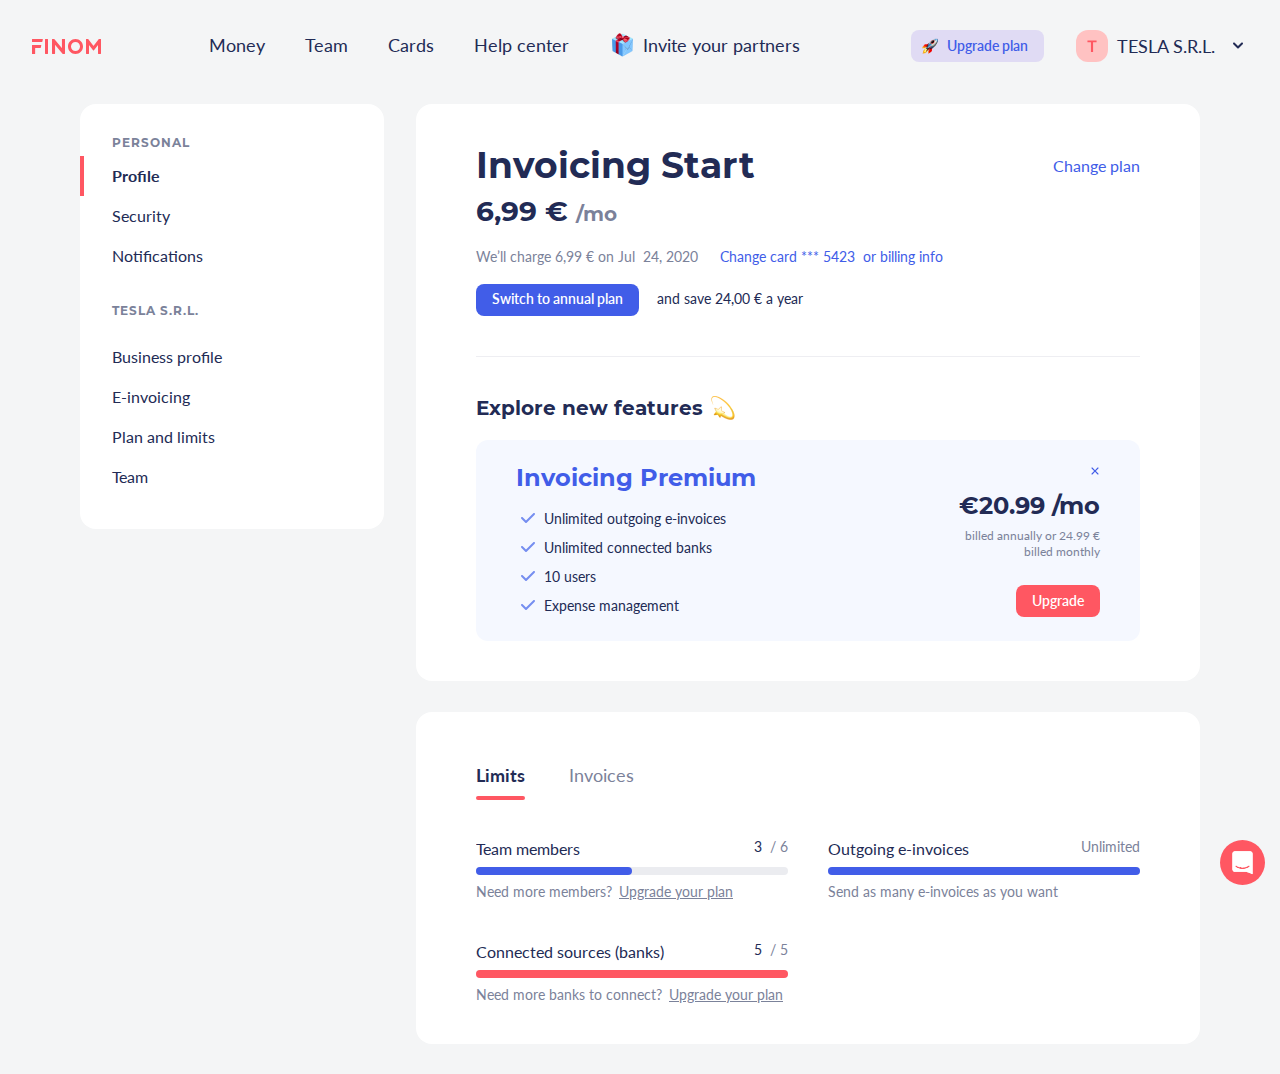
==== commit 81f642f4: "test-finom" ====
--- a/main.html
+++ b/main.html
@@ -139,7 +139,7 @@
                   </li>
                   <li class="mobile-nav__item"><a class="mobile-nav__link" href="#">Help center</a>
                   </li>
-                  <li class="mobile-nav__item"><a class="mobile-nav__link" href="#">Invite your partners</a>
+                  <li class="mobile-nav__item"><a class="main-nav__link main-nav__link_icon hover-accent" href="#" aria-label="Invite your partners">Invite your partners</a>
                   </li>
                 </ul>
               </div>
--- a/css/style.min.css
+++ b/css/style.min.css
@@ -1,3 +1,3 @@
 /*! normalize.css v8.0.1 | MIT License | github.com/necolas/normalize.css */
-@-webkit-keyframes radial-pulse{0%{-webkit-box-shadow:0 0 0 0 rgba(0,0,0,.3);box-shadow:0 0 0 0 rgba(0,0,0,.3)}to{-webkit-box-shadow:0 0 0 20px transparent;box-shadow:0 0 0 20px transparent}}@keyframes radial-pulse{0%{-webkit-box-shadow:0 0 0 0 rgba(0,0,0,.3);box-shadow:0 0 0 0 rgba(0,0,0,.3)}to{-webkit-box-shadow:0 0 0 20px transparent;box-shadow:0 0 0 20px transparent}}html{line-height:1.15;-webkit-text-size-adjust:100%}details,main{display:block}h1{margin:.67em 0;font-size:2em}hr{-webkit-box-sizing:content-box;box-sizing:content-box;height:0;overflow:visible}code,kbd,pre,samp{font-size:1em;font-family:monospace,monospace}a{background-color:transparent;color:#222b55;text-decoration:none}abbr[title]{-webkit-text-decoration:underline dotted;text-decoration:underline dotted;border-bottom:none}b,strong{font-weight:bolder}small{font-size:80%}sub,sup{position:relative;font-size:75%;line-height:0;vertical-align:baseline}sub{bottom:-.25em}sup{top:-.5em}img{border-style:none}button,input,optgroup,select,textarea{margin:0;font-size:100%;line-height:1.15;font-family:inherit}button,input{overflow:visible}button,select{text-transform:none}[type=button]::-moz-focus-inner,[type=reset]::-moz-focus-inner,[type=submit]::-moz-focus-inner,button::-moz-focus-inner{padding:0;border-style:none}[type=button]:-moz-focusring,[type=reset]:-moz-focusring,[type=submit]:-moz-focusring,button:-moz-focusring{outline:1px dotted ButtonText}fieldset{padding:.35em .75em .625em}legend{display:table;max-width:100%;color:inherit;white-space:normal}progress{vertical-align:baseline}textarea{overflow:auto;resize:none}[type=checkbox],[type=radio],legend{-webkit-box-sizing:border-box;box-sizing:border-box;padding:0}[type=number]::-webkit-inner-spin-button,[type=number]::-webkit-outer-spin-button{height:auto}[type=search]{outline-offset:-2px;-webkit-appearance:textfield}[type=search]::-webkit-search-decoration{-webkit-appearance:none}::-webkit-file-upload-button{font:inherit;-webkit-appearance:button}summary{display:list-item}[hidden],template{display:none}@font-face{font-family:"Lato";font-style:normal;font-weight:600;font-display:swap;src:url(../fonts/Lato-Semibold.woff2) format("woff2")}@font-face{font-family:"Lato";font-style:normal;font-weight:400;font-display:swap;src:url(../fonts/Lato-Regular.woff2) format("woff2")}@font-face{font-family:"Lato";font-style:normal;font-weight:700;font-display:swap;src:url(../fonts/Lato-Bold.woff2) format("woff2")}@font-face{font-family:"Montserrat";font-style:normal;font-weight:700;font-display:swap;src:url(../fonts/montserrat-700.woff2) format("woff2")}*,::after,::before,html{-webkit-box-sizing:border-box;box-sizing:border-box}body,html{margin:0;padding:0}body{width:100%;height:100%;font-style:normal;font-weight:400;font-size:14px;line-height:1.2;font-family:"Lato","Arial",sans-serif;color:#222b55;background-color:#f4f5f6;-webkit-font-smoothing:antialiased;-moz-osx-font-smoothing:grayscale;text-rendering:optimizeLegibility}img,video{display:block;max-width:100%}input:-webkit-autofill{-webkit-box-shadow:inset 0 0 0 1000px #fff;box-shadow:inset 0 0 0 1000px #fff;-webkit-text-fill-color:#000}input,select,textarea{border-radius:0}input::-webkit-input-placeholder,textarea::-webkit-input-placeholder{opacity:1}input::-moz-placeholder,textarea::-moz-placeholder{opacity:1}input:-ms-input-placeholder,input::-ms-input-placeholder,textarea:-ms-input-placeholder,textarea::-ms-input-placeholder{opacity:1}input::placeholder,textarea::placeholder{opacity:1}input:invalid,textarea:invalid{-webkit-box-shadow:none;box-shadow:none}input[type=search]::-webkit-search-cancel-button,input[type=search]::-webkit-search-decoration,input[type=search]::-webkit-search-results-button,input[type=search]::-webkit-search-results-decoration{-webkit-appearance:none;appearance:none}input::-webkit-inner-spin-button,input::-webkit-outer-spin-button{margin:0;-webkit-appearance:none;appearance:none}input[type=number]{-webkit-appearance:textfield;-moz-appearance:textfield;appearance:textfield}input:matches([type=email],[type=number],[type=password],[type=search],[type=tel],[type=text],[type=url]),select,textarea{-webkit-appearance:none;-moz-appearance:none;appearance:none}[type=button],[type=reset],[type=submit],button{-webkit-appearance:none;-moz-appearance:none;appearance:none}.wrapper{position:relative;display:flex;flex-direction:column;min-height:100vh;min-height:calc(100*var(--vh, 1vh));overflow:hidden}.wrapper--no-scrollbar{height:100vh;height:calc(100*var(--vh, 1vh));-ms-overflow-style:none;scrollbar-width:none}.wrapper--no-scrollbar::-webkit-scrollbar{display:none}.wrapper .footer,.wrapper .header{flex-shrink:0}.wrapper main{flex-grow:1}.scroll-lock-ios{position:fixed;overflow:hidden}.scroll-lock{overflow:hidden}.visually-hidden{position:absolute;width:1px;height:1px;margin:-1px;clip:rect(0 0 0 0)}.no-transition{-webkit-transition:none!important;transition:none!important}.hover-accent{-webkit-transition:color .3s ease;transition:color .3s ease}.container{width:100%;max-width:1120px;margin:0 auto;padding:0}.account{margin-bottom:30px}.account__tabs{display:grid;grid-template-columns:304px auto;-webkit-column-gap:32px;-moz-column-gap:32px;column-gap:32px}.account__controls{flex-direction:column;padding:32px 0;background-color:#fff;border-radius:16px}.account__control{width:100%;padding:12px 32px;font-size:16px;line-height:1;background-color:#fff;color:#222b55;text-align:left}.account__control.is-active{font-weight:700}.account__control.is-active::before{left:0;top:0;height:100%;width:4px}.bar{display:flex;flex-direction:column;width:100%;row-gap:9px}.bar__top{display:flex;justify-content:space-between;align-items:flex-start;font-size:16px}.bar__count{display:flex;font-size:14px;color:#7b829a}.bar__current{color:#222b55}.bar__comment{display:flex;flex-wrap:wrap;font-size:14px;color:#7b829a}.bar__link{color:#7b829a;text-decoration:underline}.bar__progress{display:flex;position:relative;width:100%;height:8px;background-color:#ebecf0;border-radius:4px}.bar__foreground{position:absolute;left:0;top:0;width:50%;height:8px;background-color:#415de8;border-radius:4px}.bar__foreground_full{width:100%}.bar__foreground_accent,.chat__btn{background-color:#ff5762}.chat__btn{z-index:1;position:fixed;right:15px;bottom:15px;display:flex;align-items:center;justify-content:center;width:45px;height:45px;border-radius:50%;cursor:pointer;-webkit-animation:1.6s ease 0s infinite normal none running radial-pulse;animation:1.6s ease 0s infinite normal none running radial-pulse}.chat__icon{width:21px;height:24px}.chat__popup{z-index:1;position:fixed;display:none;bottom:15px;right:15px;background-color:#f5f8ff;border-radius:16px;-webkit-box-shadow:0 6px 8px 6px rgba(215,215,215,.4);box-shadow:0 6px 8px 6px rgba(215,215,215,.4)}.chat__form{max-width:320px;padding:20px 18px}.chat__area-label{display:inline-block;margin-bottom:14px;font-weight:600;-webkit-user-select:none;-moz-user-select:none;-ms-user-select:none;user-select:none}.chat__textarea{width:100%;min-height:200px;padding:15px;margin-bottom:20px;background:#fff;resize:none;border-radius:12px;border:1px solid transparent}.chat__textarea:focus{border:1px solid #415de8;outline:0}.chat__controls{display:flex;flex-direction:column;gap:14px}.chat__close,.chat__send{width:100%}.custom-select{position:relative;height:100%;cursor:pointer}.custom-select__btn,.custom-select__dropdown-icon{color:#222b55;-webkit-transition:all .3s ease;transition:all .3s ease}.custom-select__dropdown-icon{top:39%;right:5px;position:absolute;width:10px;height:7px}.custom-select__btn{position:relative;display:block;width:100%;height:32px;padding:0 0 0 8px;font-size:18px;white-space:nowrap;text-overflow:ellipsis;background-color:#f4f5f6;border:0;border-radius:3px;overflow:hidden;cursor:pointer}.custom-select__btn::before{position:absolute;left:0;top:0;width:32px;height:32px;content:"";background-image:url(../img/svg/ava-tesla.svg);background-repeat:no-repeat;background-position:center;background-size:contain}.custom-select__btn:focus,.custom-select__btn:hover{color:#415de8;background-color:#f5f8ff}.custom-select__btn:focus .custom-select__dropdown-icon,.custom-select__btn:hover .custom-select__dropdown-icon{color:#415de8}.custom-select__dropdown{display:none}.custom-select .same-as-selected,.custom-select__item:focus,.custom-select__item:hover{color:#222b55;border-radius:3px}.custom-select._open .custom-select__dropdown-icon{-webkit-transform:scale(1,-1);transform:scale(1,-1)}.custom-select._open .custom-select__btn{background-color:#f5f8ff}.custom-select._open .custom-select__dropdown{z-index:10;position:absolute;display:block;top:100%;left:0;right:0;background-color:#f4f5f6}.custom-select._open .custom-select__wrapper{margin:10px 0}.custom-select._open .custom-select__list{margin:0;padding:0;list-style:none;max-height:132px;overflow-y:scroll;-webkit-overflow-scrolling:touch;font-size:18px;color:#222b55;-webkit-transition:all .3s ease;transition:all .3s ease}.custom-select._open .custom-select__list::-webkit-scrollbar{width:7px;height:8px;background-color:#f5f8ff;border-radius:3px}.custom-select._open .custom-select__list::-webkit-scrollbar-thumb{background-color:#7b829a;border-radius:3px}.custom-select._open .custom-select__item-text{display:contents;max-width:100%;line-height:1.1;text-transform:uppercase;-ms-text-overflow:ellipsis;text-overflow:ellipsis;overflow:hidden;-ms-line-clamp:1;-webkit-line-clamp:1;line-clamp:1;word-wrap:break-word;display:-webkit-box;-webkit-box-orient:vertical}.custom-select._open .custom-select__item{display:flex;align-items:center;padding:8px 1px;cursor:pointer}.custom-select._open .custom-select__item:first-of-type{padding-top:0}.custom-select._open .custom-select__item:focus,.custom-select._open .custom-select__item:hover{color:#415de8}.custom-select._open .custom-select__item-icon{width:32px;height:32px;margin-right:8px}.form-profile__select{width:172px}[data-tabs=parent]{overflow:hidden}[data-tabs=parent].no-transition-global [data-tabs=content],[data-tabs=parent].no-transition-global [data-tabs=control],[data-tabs=parent].no-transition-global [data-tabs=element],[data-tabs=parent].no-transition>[data-tabs=content],[data-tabs=parent].no-transition>[data-tabs=control],[data-tabs=parent].no-transition>[data-tabs=element]{-webkit-transition:none;transition:none}[data-tabs=parent] [data-tabs=content]{position:relative}[data-tabs=element]{position:absolute;visibility:hidden;opacity:0;-webkit-transition:opacity .3s ease-in,visibility .3s ease-in;transition:opacity .3s ease-in,visibility .3s ease-in}[data-tabs=element].is-active{z-index:1;visibility:visible;opacity:1}.tabs{max-width:100%}.tabs__title{margin:0 0 6px;padding:0 32px;font-family:"Montserrat","Arial",sans-serif;font-size:12px;font-weight:700;color:#7b829a;text-transform:uppercase;letter-spacing:1px}.tabs__title_mb{margin-bottom:18px}.tabs__controls-group{display:flex;flex-direction:column}.tabs__controls-group:not(:last-of-type){margin-bottom:28px}.tabs__controls{display:flex;height:-webkit-fit-content;height:-moz-fit-content;height:fit-content}.tabs__control{display:inline-flex;align-items:center;min-width:auto;justify-content:flex-start;border:0;outline:0;cursor:pointer;-webkit-transition:all .3s ease;transition:all .3s ease}.tabs__control.is-active{position:relative;pointer-events:none}.tabs__control.is-active::before{position:absolute;content:"";background-color:#ff5762}.tabs__content{-webkit-transition:height .3s;transition:height .3s}.tabs__element{width:100%}.tabs__inner{display:flex;flex-direction:column;row-gap:31px}.tabs__block{padding:40px 60px;background-color:#fff;border-radius:16px}.plan,.plan__info{display:flex;flex-direction:column}.plan{padding:40px 60px;background-color:#fff;border-radius:16px}.plan__info{border-bottom:1px solid rgba(34,43,85,.08)}.plan__top{display:flex;justify-content:space-between;align-items:center;margin-bottom:8px}.plan__title{margin:0;font-family:"Montserrat","Arial",sans-serif;font-weight:700;font-size:36px}.plan__change{height:100%;display:inline-flex;flex-shrink:0;align-items:center;margin-left:18px;font-size:16px;color:#415de8}.plan__price-block,.plan__term{font-family:"Montserrat","Arial",sans-serif;font-weight:700}.plan__price-block{margin-bottom:20px;font-size:28px}.plan__term{font-size:20px;color:rgba(34,43,85,.6)}.plan__info-block{display:flex;flex-wrap:wrap;gap:22px;margin-bottom:18px}.plan__charge{color:#7b829a;font-size:14px;line-height:1.1}.plan__link{font-size:14px;color:#415de8}.plan__switch-block{display:flex;align-items:center;flex-wrap:wrap;gap:18px;margin-bottom:40px}.plan__features{display:flex;flex-direction:column;padding-top:39px}.plan__subtitle{position:relative;width:-webkit-fit-content;width:-moz-fit-content;width:fit-content;max-width:90%;margin:0 0 20px;font-size:20px;font-family:"Montserrat","Arial",sans-serif;font-weight:700}.plan__subtitle::after{position:absolute;bottom:0;right:-32px;width:24px;height:24px;content:"";background-image:-webkit-image-set(url(../img/content/dizzy.png) 1x,url(../img/content/dizzy@2x.png) 2x);background-repeat:no-repeat;background-position:center}.limits{display:grid;grid-template-columns:1fr 1fr;-webkit-column-gap:40px;-moz-column-gap:40px;column-gap:40px;row-gap:41px}.billing{padding:40px 60px;background-color:#fff;border-radius:16px}.billing__tabs{display:flex;flex-direction:column}.billing__controls{flex-direction:row;flex-wrap:wrap;-webkit-column-gap:44px;-moz-column-gap:44px;column-gap:44px;row-gap:16px;padding:0;margin-bottom:39px}.billing__control{width:unset;padding:12px 0;font-size:18px;line-height:1.3;color:#7b829a;background-color:#fff}.billing__control.is-active{font-weight:700;color:#222b55}.billing__control.is-active::before{left:0;right:0;top:unset;bottom:0;height:4px;width:100%;border-radius:4px}.premium{position:relative;display:flex;justify-content:space-between;padding:24px 40px;background-color:#f5f8ff;border-radius:12px}.premium__title{margin:0 0 14px;font-size:24px;font-family:"Montserrat","Arial",sans-serif;font-weight:700;color:#415de8}.premium__close,.premium__close-icon{-webkit-transition:color .3s ease;transition:color .3s ease}.premium__close{position:absolute;right:37.5px;top:23px;display:flex;align-items:center;justify-content:center;flex-shrink:0;padding:0;background-color:transparent;width:16px;height:16px}.premium__close-icon{width:8px;height:8px;color:#415de8}.premium__features{display:flex;flex-direction:column}.premium__list{margin:0;padding:0;list-style:none}.premium__item{display:flex;align-items:center;line-height:1.5}.premium__item:not(:last-child){margin-bottom:5px}.premium__icon-wrapper{display:flex;flex-shrink:0;align-items:center;justify-content:center;width:24px;height:24px;margin-right:4px}.premium__prices{display:flex;flex-shrink:0;flex-direction:column;align-items:flex-end;justify-content:end;max-width:170px}.premium__link{margin-top:25px}.premium__terms{max-width:160px;margin-top:8px;font-size:12px;line-height:16px;text-align:right;color:#7b829a}.premium__price{font-family:"Montserrat","Arial",sans-serif;font-weight:700;font-size:24px;text-align:end}.bg-overlay{position:fixed;top:0;left:0;z-index:2;width:100%;height:0;background:#d7d7d7;opacity:0;pointer-events:none;-webkit-transition:opacity .3s ease;transition:opacity .3s ease}.bg-overlay.active{height:100%;opacity:.32;pointer-events:auto}.button{display:inline-flex;align-items:center;justify-content:center;border:0;cursor:pointer;outline:0;-webkit-transition:all .3s ease;transition:all .3s ease}.button_main{height:32px;padding:8px 16px;font-weight:600;background-color:#415de8;color:#fff;border-radius:8px}.button_accent:focus-visible,.button_main:focus-visible,.button_secondary:focus-visible{outline:0}.button_accent,.button_secondary{height:32px;font-weight:600;border-radius:8px}.button_secondary{background-color:rgba(84,29,232,.12);padding:8px 16px 8px 12px;color:#415de8}.button_accent{padding:8px 16px;background-color:#ff5762;color:#fff}.header{z-index:100;width:100%;position:fixed;display:flex;flex-direction:column;min-height:92px;padding:30px 0;background-color:#f4f5f6}.header__content-wrapper{position:relative;display:flex;align-items:center;width:100%;padding:0 32px}.header.mobile-active{position:fixed;height:100%;overflow:scroll}.header__logo{display:flex;align-self:center;width:100%;max-width:69px;min-width:30px;margin-right:107.5px;-webkit-user-select:none;-moz-user-select:none;-ms-user-select:none;user-select:none}.header__logo-img{width:69px;height:15px;-o-object-fit:contain;object-fit:contain}.header__row-content{display:grid;grid-template-columns:auto minmax(600px,1120px) auto;width:100%;align-items:flex-start}.header__nav{display:flex;align-self:center}.header__row{width:100%}.header__profile{display:flex;align-items:center;align-self:center;-webkit-column-gap:32px;-moz-column-gap:32px;column-gap:32px;margin-left:auto}.header__tarif{display:flex;flex-wrap:wrap;gap:10px}.header__tarif-link{position:relative;padding-left:36px;width:-webkit-max-content;width:-moz-max-content;width:max-content}.header__tarif-link::before,.main-nav__link_icon::before{position:absolute;left:11px;top:8px;width:16px;height:16px;content:"";background-image:-webkit-image-set(url(../img/content/rocket.png) 1x,url(../img/content/rocket@2x.png) 2x);background-repeat:no-repeat;background-position:center}.header__menu-btn{padding:0;width:28px;height:-webkit-fit-content;height:-moz-fit-content;height:fit-content;margin-right:15px;display:flex;align-items:center;justify-content:center;flex-shrink:0;background-color:transparent}.header__menu-btn._show{display:flex}.header__burger-icon{width:100%;height:100%;color:#222b55}.header__menu-btn._hide,.header__menu-btn_close,.header__menu-btn_open{display:none}.main-nav{display:flex;flex-direction:row}.main-nav__list{margin:0;padding:0;list-style:none;display:flex;flex-wrap:wrap;-webkit-column-gap:40px;-moz-column-gap:40px;column-gap:40px;row-gap:14px;font-size:18px}.main-nav__item{display:flex;justify-content:center;align-items:center}.main-nav__link{padding:3px 0;text-align:center}.main-nav__link_icon{position:relative;margin-left:13px;padding-left:21px}.main-nav__link_icon::before{left:-12px;top:-2px;width:25px;height:24px;background-image:-webkit-image-set(url(../img/content/gift.png) 1x,url(../img/content/gift@2x.png) 2x)}.main-nav__icon-img{flex-shrink:0;width:25px;height:24px;margin-right:8px}.mobile-nav{position:relative}.mobile-nav__block:not(:last-of-type){margin-bottom:20px}.mobile-nav__wrapper{display:none;opacity:0;height:0;-webkit-transition:opacity .3s ease,-webkit-transform .3s ease;transition:transform .3s ease,opacity .3s ease;transition:transform .3s ease,opacity .3s ease,-webkit-transform .3s ease}.mobile-nav__wrapper_active{display:block;z-index:5;position:absolute;top:-1px;left:0;opacity:100;width:100%;height:auto;background-color:#fff;padding:20px 0 28px}.mobile-nav__list{margin:0;padding:0;list-style:none;display:flex;flex-direction:column}.mobile-nav__item{margin-bottom:12px;font-size:16px;line-height:24px}.page-content{margin-top:104px}@media (hover:hover),screen and (min-width:768px){.hover-accent:focus,.hover-accent:hover,.premium__close:focus .premium__close-icon,.premium__close:hover .premium__close-icon{color:#ff5762}.hover-accent:focus-visible,.premium__close:focus-visible{outline:0}.button_main:focus,.button_main:hover{background-color:#344ab9}.button_secondary:focus,.button_secondary:hover{background-color:#7b829a;color:#fff}.button_accent:focus,.button_accent:hover{background-color:#e54e58}}@media (max-width:1279px){.container{padding:0 32px}.header__logo{margin-right:0}.header__row-content{grid-template-columns:90px auto auto}.header__profile{margin-left:auto}.header__profile,.main-nav__list{-webkit-column-gap:20px;-moz-column-gap:20px;column-gap:20px}}@media (max-width:1023px){.account__tabs{grid-template-columns:234px auto}.custom-select._open .custom-select__dropdown{background-color:#f5f8ff}.form-profile .custom-select__btn{background-color:#fff}.plan,.tabs__block{padding:20px 30px}.premium{padding:18px 30px}.bg-overlay{top:76px}.header{position:fixed;background-color:#fff}.header__row-content{display:flex;justify-content:space-between}.header__nav{display:none}.header__menu-btn_open{display:flex}.main-nav__item{padding:8px}}@media (max-width:767px){.account__control.is-active::before,.hidden-mobile{display:none}.container{max-width:100%;padding:0 18px}.container_no-mobile{padding:0}.account{margin-bottom:20px}.account__tabs{display:flex;flex-direction:column;row-gap:16px}.account__controls{flex-direction:row;flex-wrap:nowrap;overflow-x:auto;white-space:nowrap;padding:10px 0 0;border-radius:unset}.account__control{padding:12px 18px;font-size:14px;border-radius:8px}.account__control.is-active{background-color:#7b829a;color:#f5f8ff}.tabs__title_mb{margin-bottom:0}.tabs__title{display:inline-flex;justify-content:center;align-items:center;padding:0 18px;margin:0;white-space:nowrap}.tabs__controls-group{flex-direction:row;margin-bottom:14px}.tabs__controls-group:not(:last-of-type){margin-bottom:14px}.tabs__controls-group:last-child>.tabs__control:last-of-type{margin-right:26px}.plan,.tabs__block{padding:20px 18px}.plan__title{font-size:26px}.plan__switch-block{justify-content:center;margin-bottom:20px}.plan__switch{width:100%;max-width:200px}.plan__features{padding-top:29px}.limits{display:flex;flex-direction:column}.billing{padding:20px 0}.billing__controls{margin-bottom:20px;padding-bottom:20px;flex-direction:row;flex-wrap:nowrap;overflow-x:auto;white-space:nowrap;border-radius:unset}.billing__control{padding:12px 0;font-size:14px}.billing__control:first-of-type{margin-left:18px}.billing__control:last-of-type{margin-right:26px}.billing__element{padding:0 18px}.premium{flex-direction:column;row-gap:12px;padding:18px 24px}.premium__title{font-size:20px}.premium__close{right:20px;top:18px}.premium__prices{align-items:center;justify-content:flex-start;max-width:100%}.premium__link{width:100%;max-width:200px;margin-bottom:14px}.premium__price,.premium__terms{text-align:center}.header{padding:18px 0;border-bottom:1px solid #d7d7d7}.header__content-wrapper{align-items:flex-start;padding:0 18px}.header__logo{width:50px;min-width:-webkit-fit-content;min-width:-moz-fit-content;min-width:fit-content;align-self:flex-start;padding-top:6px}.header__profile{flex-direction:column;align-items:flex-end;row-gap:20px}.main-nav__list{display:none}.mobile-nav__wrapper_active{top:-33px}.page-content{margin-top:121px}}@media (max-width:374px){.custom-select__btn{font-size:14px}.custom-select._open .custom-select__list{max-height:107px;font-size:14px}.custom-select._open .custom-select__item-icon,.custom-select__btn::before{top:5px;width:22px;height:22px}.form-profile__select{width:142px}}
+@-webkit-keyframes radial-pulse{0%{-webkit-box-shadow:0 0 0 0 rgba(0,0,0,.3);box-shadow:0 0 0 0 rgba(0,0,0,.3)}to{-webkit-box-shadow:0 0 0 20px transparent;box-shadow:0 0 0 20px transparent}}@keyframes radial-pulse{0%{-webkit-box-shadow:0 0 0 0 rgba(0,0,0,.3);box-shadow:0 0 0 0 rgba(0,0,0,.3)}to{-webkit-box-shadow:0 0 0 20px transparent;box-shadow:0 0 0 20px transparent}}html{line-height:1.15;-webkit-text-size-adjust:100%}details,main{display:block}h1{margin:.67em 0;font-size:2em}hr{-webkit-box-sizing:content-box;box-sizing:content-box;height:0;overflow:visible}code,kbd,pre,samp{font-size:1em;font-family:monospace,monospace}a{background-color:transparent;color:#222b55;text-decoration:none}abbr[title]{-webkit-text-decoration:underline dotted;text-decoration:underline dotted;border-bottom:none}b,strong{font-weight:bolder}small{font-size:80%}sub,sup{position:relative;font-size:75%;line-height:0;vertical-align:baseline}sub{bottom:-.25em}sup{top:-.5em}img{border-style:none}button,input,optgroup,select,textarea{margin:0;font-size:100%;line-height:1.15;font-family:inherit}button,input{overflow:visible}button,select{text-transform:none}[type=button]::-moz-focus-inner,[type=reset]::-moz-focus-inner,[type=submit]::-moz-focus-inner,button::-moz-focus-inner{padding:0;border-style:none}[type=button]:-moz-focusring,[type=reset]:-moz-focusring,[type=submit]:-moz-focusring,button:-moz-focusring{outline:1px dotted ButtonText}fieldset{padding:.35em .75em .625em}legend{display:table;max-width:100%;color:inherit;white-space:normal}progress{vertical-align:baseline}textarea{overflow:auto;resize:none}[type=checkbox],[type=radio],legend{-webkit-box-sizing:border-box;box-sizing:border-box;padding:0}[type=number]::-webkit-inner-spin-button,[type=number]::-webkit-outer-spin-button{height:auto}[type=search]{outline-offset:-2px;-webkit-appearance:textfield}[type=search]::-webkit-search-decoration{-webkit-appearance:none}::-webkit-file-upload-button{font:inherit;-webkit-appearance:button}summary{display:list-item}[hidden],template{display:none}@font-face{font-family:"Lato";font-style:normal;font-weight:600;font-display:swap;src:url(../fonts/Lato-Semibold.woff2) format("woff2")}@font-face{font-family:"Lato";font-style:normal;font-weight:400;font-display:swap;src:url(../fonts/Lato-Regular.woff2) format("woff2")}@font-face{font-family:"Lato";font-style:normal;font-weight:700;font-display:swap;src:url(../fonts/Lato-Bold.woff2) format("woff2")}@font-face{font-family:"Montserrat";font-style:normal;font-weight:700;font-display:swap;src:url(../fonts/montserrat-700.woff2) format("woff2")}*,::after,::before,html{-webkit-box-sizing:border-box;box-sizing:border-box}body,html{margin:0;padding:0}body{width:100%;height:100%;font-style:normal;font-weight:400;font-size:14px;line-height:1.2;font-family:"Lato","Arial",sans-serif;color:#222b55;background-color:#f4f5f6;-webkit-font-smoothing:antialiased;-moz-osx-font-smoothing:grayscale;text-rendering:optimizeLegibility}img,video{display:block;max-width:100%}input:-webkit-autofill{-webkit-box-shadow:inset 0 0 0 1000px #fff;box-shadow:inset 0 0 0 1000px #fff;-webkit-text-fill-color:#000}input,select,textarea{border-radius:0}input::-webkit-input-placeholder,textarea::-webkit-input-placeholder{opacity:1}input::-moz-placeholder,textarea::-moz-placeholder{opacity:1}input:-ms-input-placeholder,input::-ms-input-placeholder,textarea:-ms-input-placeholder,textarea::-ms-input-placeholder{opacity:1}input::placeholder,textarea::placeholder{opacity:1}input:invalid,textarea:invalid{-webkit-box-shadow:none;box-shadow:none}input[type=search]::-webkit-search-cancel-button,input[type=search]::-webkit-search-decoration,input[type=search]::-webkit-search-results-button,input[type=search]::-webkit-search-results-decoration{-webkit-appearance:none;appearance:none}input::-webkit-inner-spin-button,input::-webkit-outer-spin-button{margin:0;-webkit-appearance:none;appearance:none}input[type=number]{-webkit-appearance:textfield;-moz-appearance:textfield;appearance:textfield}input:matches([type=email],[type=number],[type=password],[type=search],[type=tel],[type=text],[type=url]),select,textarea{-webkit-appearance:none;-moz-appearance:none;appearance:none}[type=button],[type=reset],[type=submit],button{-webkit-appearance:none;-moz-appearance:none;appearance:none}.wrapper{position:relative;display:flex;flex-direction:column;min-height:100vh;min-height:calc(100*var(--vh, 1vh));overflow:hidden}.wrapper--no-scrollbar{height:100vh;height:calc(100*var(--vh, 1vh));-ms-overflow-style:none;scrollbar-width:none}.wrapper--no-scrollbar::-webkit-scrollbar{display:none}.wrapper .footer,.wrapper .header{flex-shrink:0}.wrapper main{flex-grow:1}.scroll-lock-ios{position:fixed;overflow:hidden}.scroll-lock{overflow:hidden}.visually-hidden{position:absolute;width:1px;height:1px;margin:-1px;clip:rect(0 0 0 0)}.no-transition{-webkit-transition:none!important;transition:none!important}.hover-accent{-webkit-transition:color .3s ease;transition:color .3s ease}.container{width:100%;max-width:1120px;margin:0 auto;padding:0}.account{margin-bottom:30px}.account__tabs{display:grid;grid-template-columns:304px auto;-webkit-column-gap:32px;-moz-column-gap:32px;column-gap:32px}.account__controls{flex-direction:column;padding:32px 0;background-color:#fff;border-radius:16px}.account__control{width:100%;padding:12px 32px;font-size:16px;line-height:1;background-color:#fff;color:#222b55;text-align:left}.account__control.is-active{font-weight:700}.account__control.is-active::before{left:0;top:0;height:100%;width:4px}.bar{display:flex;flex-direction:column;width:100%;row-gap:9px}.bar__top{display:flex;justify-content:space-between;align-items:flex-start;font-size:16px}.bar__count{display:flex;font-size:14px;color:#7b829a}.bar__current{color:#222b55}.bar__comment{display:flex;flex-wrap:wrap;font-size:14px;color:#7b829a}.bar__link{color:#7b829a;text-decoration:underline}.bar__progress{display:flex;position:relative;width:100%;height:8px;background-color:#ebecf0;border-radius:4px}.bar__foreground{position:absolute;left:0;top:0;width:50%;height:8px;background-color:#415de8;border-radius:4px}.bar__foreground_full{width:100%}.bar__foreground_accent,.chat__btn{background-color:#ff5762}.chat__btn{z-index:1;position:fixed;right:15px;bottom:15px;display:flex;align-items:center;justify-content:center;width:45px;height:45px;border-radius:50%;cursor:pointer;-webkit-animation:1.6s ease 0s infinite normal none running radial-pulse;animation:1.6s ease 0s infinite normal none running radial-pulse}.chat__icon{width:21px;height:24px}.chat__popup{z-index:1;position:fixed;display:none;bottom:15px;right:15px;background-color:#f5f8ff;border-radius:16px;-webkit-box-shadow:0 6px 8px 6px rgba(215,215,215,.4);box-shadow:0 6px 8px 6px rgba(215,215,215,.4)}.chat__form{max-width:320px;padding:20px 18px}.chat__area-label{display:inline-block;margin-bottom:14px;font-weight:600;-webkit-user-select:none;-moz-user-select:none;-ms-user-select:none;user-select:none}.chat__textarea{width:100%;min-height:200px;padding:15px;margin-bottom:20px;background:#fff;resize:none;border-radius:12px;border:1px solid transparent}.chat__textarea:focus{border:1px solid #415de8;outline:0}.chat__controls{display:flex;flex-direction:column;gap:14px}.chat__close,.chat__send{width:100%}.custom-select{position:relative;height:100%;cursor:pointer}.custom-select__btn,.custom-select__dropdown-icon{color:#222b55;-webkit-transition:all .3s ease;transition:all .3s ease}.custom-select__dropdown-icon{top:39%;right:5px;position:absolute;width:10px;height:7px}.custom-select__btn{position:relative;display:block;width:100%;height:32px;padding:0 0 0 8px;font-size:18px;white-space:nowrap;text-overflow:ellipsis;background-color:#f4f5f6;border:0;border-radius:3px;overflow:hidden;cursor:pointer}.custom-select__btn::before{position:absolute;left:0;top:0;width:32px;height:32px;content:"";background-image:url(../img/svg/ava-tesla.svg);background-repeat:no-repeat;background-position:center;background-size:contain}.custom-select__btn:focus,.custom-select__btn:hover{color:#415de8;background-color:#f5f8ff}.custom-select__btn:focus .custom-select__dropdown-icon,.custom-select__btn:hover .custom-select__dropdown-icon{color:#415de8}.custom-select__dropdown{display:none}.custom-select .same-as-selected,.custom-select__item:focus,.custom-select__item:hover{color:#222b55;border-radius:3px}.custom-select._open .custom-select__dropdown-icon{-webkit-transform:scale(1,-1);transform:scale(1,-1)}.custom-select._open .custom-select__btn{background-color:#f5f8ff}.custom-select._open .custom-select__dropdown{z-index:10;position:absolute;display:block;top:100%;left:0;right:0;background-color:#f4f5f6}.custom-select._open .custom-select__wrapper{margin:10px 0}.custom-select._open .custom-select__list{margin:0;padding:0;list-style:none;max-height:132px;overflow-y:scroll;-webkit-overflow-scrolling:touch;font-size:18px;color:#222b55;-webkit-transition:all .3s ease;transition:all .3s ease}.custom-select._open .custom-select__list::-webkit-scrollbar{width:7px;height:8px;background-color:#f5f8ff;border-radius:3px}.custom-select._open .custom-select__list::-webkit-scrollbar-thumb{background-color:#7b829a;border-radius:3px}.custom-select._open .custom-select__item-text{display:contents;max-width:100%;line-height:1.1;text-transform:uppercase;-ms-text-overflow:ellipsis;text-overflow:ellipsis;overflow:hidden;-ms-line-clamp:1;-webkit-line-clamp:1;line-clamp:1;word-wrap:break-word;display:-webkit-box;-webkit-box-orient:vertical}.custom-select._open .custom-select__item{display:flex;align-items:center;padding:8px 1px;cursor:pointer}.custom-select._open .custom-select__item:first-of-type{padding-top:0}.custom-select._open .custom-select__item:focus,.custom-select._open .custom-select__item:hover{color:#415de8}.custom-select._open .custom-select__item-icon{width:32px;height:32px;margin-right:8px}.form-profile__select{width:172px}[data-tabs=parent]{overflow:hidden}[data-tabs=parent].no-transition-global [data-tabs=content],[data-tabs=parent].no-transition-global [data-tabs=control],[data-tabs=parent].no-transition-global [data-tabs=element],[data-tabs=parent].no-transition>[data-tabs=content],[data-tabs=parent].no-transition>[data-tabs=control],[data-tabs=parent].no-transition>[data-tabs=element]{-webkit-transition:none;transition:none}[data-tabs=parent] [data-tabs=content]{position:relative}[data-tabs=element]{position:absolute;visibility:hidden;opacity:0;-webkit-transition:opacity .3s ease-in,visibility .3s ease-in;transition:opacity .3s ease-in,visibility .3s ease-in}[data-tabs=element].is-active{z-index:1;visibility:visible;opacity:1}.tabs{max-width:100%}.tabs__title{margin:0 0 6px;padding:0 32px;font-family:"Montserrat","Arial",sans-serif;font-size:12px;font-weight:700;color:#7b829a;text-transform:uppercase;letter-spacing:1px}.tabs__title_mb{margin-bottom:18px}.tabs__controls-group{display:flex;flex-direction:column}.tabs__controls-group:not(:last-of-type){margin-bottom:28px}.tabs__controls{display:flex;height:-webkit-fit-content;height:-moz-fit-content;height:fit-content}.tabs__control{display:inline-flex;align-items:center;min-width:auto;justify-content:flex-start;border:0;outline:0;cursor:pointer;-webkit-transition:all .3s ease;transition:all .3s ease}.tabs__control.is-active{position:relative;pointer-events:none}.tabs__control.is-active::before{position:absolute;content:"";background-color:#ff5762}.tabs__content{-webkit-transition:height .3s;transition:height .3s}.tabs__element{width:100%}.tabs__inner{display:flex;flex-direction:column;row-gap:31px}.tabs__block{padding:40px 60px;background-color:#fff;border-radius:16px}.plan,.plan__info{display:flex;flex-direction:column}.plan{padding:40px 60px;background-color:#fff;border-radius:16px}.plan__info{border-bottom:1px solid rgba(34,43,85,.08)}.plan__top{display:flex;justify-content:space-between;align-items:center;margin-bottom:8px}.plan__title{margin:0;font-family:"Montserrat","Arial",sans-serif;font-weight:700;font-size:36px}.plan__change{height:100%;display:inline-flex;flex-shrink:0;align-items:center;margin-left:18px;font-size:16px;color:#415de8}.plan__price-block,.plan__term{font-family:"Montserrat","Arial",sans-serif;font-weight:700}.plan__price-block{margin-bottom:20px;font-size:28px}.plan__term{font-size:20px;color:rgba(34,43,85,.6)}.plan__info-block{display:flex;flex-wrap:wrap;gap:22px;margin-bottom:18px}.plan__charge{color:#7b829a;font-size:14px;line-height:1.1}.plan__link{font-size:14px;color:#415de8}.plan__switch-block{display:flex;align-items:center;flex-wrap:wrap;gap:18px;margin-bottom:40px}.plan__features{display:flex;flex-direction:column;padding-top:39px}.plan__subtitle{position:relative;width:-webkit-fit-content;width:-moz-fit-content;width:fit-content;max-width:90%;margin:0 0 20px;font-size:20px;font-family:"Montserrat","Arial",sans-serif;font-weight:700}.plan__subtitle::after{position:absolute;bottom:0;right:-32px;width:24px;height:24px;content:"";background-image:-webkit-image-set(url(../img/content/dizzy.png) 1x,url(../img/content/dizzy@2x.png) 2x);background-repeat:no-repeat;background-position:center}.limits{display:grid;grid-template-columns:1fr 1fr;-webkit-column-gap:40px;-moz-column-gap:40px;column-gap:40px;row-gap:41px}.billing{padding:40px 60px;background-color:#fff;border-radius:16px}.billing__tabs{display:flex;flex-direction:column}.billing__controls{flex-direction:row;flex-wrap:wrap;-webkit-column-gap:44px;-moz-column-gap:44px;column-gap:44px;row-gap:16px;padding:0;margin-bottom:39px}.billing__control{width:unset;padding:12px 0;font-size:18px;line-height:1.3;color:#7b829a;background-color:#fff}.billing__control.is-active{font-weight:700;color:#222b55}.billing__control.is-active::before{left:0;right:0;top:unset;bottom:0;height:4px;width:100%;border-radius:4px}.premium{position:relative;display:flex;justify-content:space-between;padding:24px 40px;background-color:#f5f8ff;border-radius:12px}.premium__title{margin:0 0 14px;font-size:24px;font-family:"Montserrat","Arial",sans-serif;font-weight:700;color:#415de8}.premium__close,.premium__close-icon{-webkit-transition:color .3s ease;transition:color .3s ease}.premium__close{position:absolute;right:37.5px;top:23px;display:flex;align-items:center;justify-content:center;flex-shrink:0;padding:0;background-color:transparent;width:16px;height:16px}.premium__close-icon{width:8px;height:8px;color:#415de8}.premium__features{display:flex;flex-direction:column}.premium__list{margin:0;padding:0;list-style:none}.premium__item{display:flex;align-items:center;line-height:1.5}.premium__item:not(:last-child){margin-bottom:5px}.premium__icon-wrapper{display:flex;flex-shrink:0;align-items:center;justify-content:center;width:24px;height:24px;margin-right:4px}.premium__prices{display:flex;flex-shrink:0;flex-direction:column;align-items:flex-end;justify-content:end;max-width:170px}.premium__link{margin-top:25px}.premium__terms{max-width:160px;margin-top:8px;font-size:12px;line-height:16px;text-align:right;color:#7b829a}.premium__price{font-family:"Montserrat","Arial",sans-serif;font-weight:700;font-size:24px;text-align:end}.bg-overlay{position:fixed;top:0;left:0;z-index:2;width:100%;height:0;background:#d7d7d7;opacity:0;pointer-events:none;-webkit-transition:opacity .3s ease;transition:opacity .3s ease}.bg-overlay.active{height:100%;opacity:.32;pointer-events:auto}.button{display:inline-flex;align-items:center;justify-content:center;border:0;cursor:pointer;outline:0;-webkit-transition:all .3s ease;transition:all .3s ease}.button_main{height:32px;padding:8px 16px;font-weight:600;background-color:#415de8;color:#fff;border-radius:8px}.button_accent:focus-visible,.button_main:focus-visible,.button_secondary:focus-visible{outline:0}.button_accent,.button_secondary{height:32px;font-weight:600;border-radius:8px}.button_secondary{background-color:rgba(84,29,232,.12);padding:8px 16px 8px 12px;color:#415de8}.button_accent{padding:8px 16px;background-color:#ff5762;color:#fff}.header{z-index:100;width:100%;position:fixed;display:flex;flex-direction:column;min-height:92px;padding:30px 0;background-color:#f4f5f6}.header__content-wrapper{position:relative;display:flex;align-items:center;width:100%;padding:0 32px}.header.mobile-active{position:fixed;height:100%;overflow:scroll}.header__logo{display:flex;align-self:center;width:100%;max-width:69px;min-width:30px;margin-right:107.5px;-webkit-user-select:none;-moz-user-select:none;-ms-user-select:none;user-select:none}.header__logo-img{width:69px;height:15px;-o-object-fit:contain;object-fit:contain}.header__row-content{display:grid;grid-template-columns:auto minmax(600px,1120px) auto;width:100%;align-items:flex-start}.header__nav{display:flex;align-self:center}.header__row{width:100%}.header__profile{display:flex;align-items:center;align-self:center;-webkit-column-gap:32px;-moz-column-gap:32px;column-gap:32px;margin-left:auto}.header__tarif{display:flex;flex-wrap:wrap;gap:10px}.header__tarif-link{position:relative;padding-left:36px;width:-webkit-max-content;width:-moz-max-content;width:max-content}.header__tarif-link::before,.main-nav__link_icon::before{position:absolute;left:11px;top:8px;width:16px;height:16px;content:"";background-image:-webkit-image-set(url(../img/content/rocket.png) 1x,url(../img/content/rocket@2x.png) 2x);background-repeat:no-repeat;background-position:center}.header__menu-btn{padding:0;width:28px;height:-webkit-fit-content;height:-moz-fit-content;height:fit-content;margin-right:15px;display:flex;align-items:center;justify-content:center;flex-shrink:0;background-color:transparent}.header__menu-btn._show{display:flex}.header__burger-icon{width:100%;height:100%;color:#222b55}.header__menu-btn._hide,.header__menu-btn_close,.header__menu-btn_open{display:none}.main-nav{display:flex;flex-direction:row}.main-nav__list{margin:0;padding:0;list-style:none;display:flex;flex-wrap:wrap;-webkit-column-gap:40px;-moz-column-gap:40px;column-gap:40px;row-gap:14px;font-size:18px}.main-nav__item{display:flex;justify-content:center;align-items:center}.main-nav__link{text-align:center}.main-nav__link_icon{position:relative;margin-left:13px;padding-left:21px}.main-nav__link_icon::before{left:-12px;top:-2px;width:25px;height:24px;background-image:-webkit-image-set(url(../img/content/gift.png) 1x,url(../img/content/gift@2x.png) 2x)}.main-nav__icon-img{flex-shrink:0;width:25px;height:24px;margin-right:8px}.mobile-nav{position:relative}.mobile-nav__block:not(:last-of-type){margin-bottom:20px}.mobile-nav__wrapper{display:none;opacity:0;height:0;-webkit-transition:opacity .3s ease,-webkit-transform .3s ease;transition:transform .3s ease,opacity .3s ease;transition:transform .3s ease,opacity .3s ease,-webkit-transform .3s ease}.mobile-nav__wrapper_active{display:block;z-index:5;position:absolute;top:-1px;left:0;opacity:100;width:100%;height:auto;background-color:#fff;padding:20px 0 28px}.mobile-nav__list{margin:0;padding:0;list-style:none;display:flex;flex-direction:column}.mobile-nav__item{margin-bottom:12px;font-size:16px;line-height:24px}.page-content{margin-top:104px}@media (hover:hover),screen and (min-width:768px){.hover-accent:focus,.hover-accent:hover,.premium__close:focus .premium__close-icon,.premium__close:hover .premium__close-icon{color:#ff5762}.hover-accent:focus-visible,.premium__close:focus-visible{outline:0}.button_main:focus,.button_main:hover{background-color:#344ab9}.button_secondary:focus,.button_secondary:hover{background-color:#7b829a;color:#fff}.button_accent:focus,.button_accent:hover{background-color:#e54e58}}@media (max-width:1279px){.container{padding:0 32px}.header__logo{margin-right:0}.header__row-content{grid-template-columns:90px auto auto}.header__profile{margin-left:auto}.header__profile,.main-nav__list{-webkit-column-gap:20px;-moz-column-gap:20px;column-gap:20px}}@media (max-width:1023px){.account__tabs{grid-template-columns:234px auto}.custom-select._open .custom-select__dropdown{background-color:#f5f8ff}.form-profile .custom-select__btn{background-color:#fff}.plan,.tabs__block{padding:20px 30px}.premium{padding:18px 30px}.bg-overlay{top:76px}.header{position:fixed;background-color:#fff}.header__row-content{display:flex;justify-content:space-between}.header__nav{display:none}.header__menu-btn_open{display:flex}.main-nav__item{padding:8px}}@media (max-width:767px){.account__control.is-active::before,.hidden-mobile{display:none}.container{max-width:100%;padding:0 18px}.container_no-mobile{padding:0}.account{margin-bottom:20px}.account__tabs{display:flex;flex-direction:column;row-gap:16px}.account__controls{flex-direction:row;flex-wrap:nowrap;overflow-x:auto;white-space:nowrap;padding:10px 0 0;border-radius:unset}.account__control{padding:12px 18px;font-size:14px;border-radius:8px}.account__control.is-active{background-color:#7b829a;color:#f5f8ff}.tabs__title_mb{margin-bottom:0}.tabs__title{display:inline-flex;justify-content:center;align-items:center;padding:0 18px;margin:0;white-space:nowrap}.tabs__controls-group{flex-direction:row;margin-bottom:14px}.tabs__controls-group:not(:last-of-type){margin-bottom:14px}.tabs__controls-group:last-child>.tabs__control:last-of-type{margin-right:26px}.plan,.tabs__block{padding:20px 18px}.plan__title{font-size:26px}.plan__switch-block{justify-content:center;margin-bottom:20px}.plan__switch{width:100%;max-width:200px}.plan__features{padding-top:29px}.limits{display:flex;flex-direction:column}.billing{padding:20px 0}.billing__controls{margin-bottom:20px;padding-bottom:20px;flex-direction:row;flex-wrap:nowrap;overflow-x:auto;white-space:nowrap;border-radius:unset}.billing__control{padding:12px 0;font-size:14px}.billing__control:first-of-type{margin-left:18px}.billing__control:last-of-type{margin-right:26px}.billing__element{padding:0 18px}.premium{flex-direction:column;row-gap:12px;padding:18px 24px}.premium__title{font-size:20px}.premium__close{right:20px;top:18px}.premium__prices{align-items:center;justify-content:flex-start;max-width:100%}.premium__link{width:100%;max-width:200px;margin-bottom:14px}.premium__price,.premium__terms{text-align:center}.header{padding:18px 0;border-bottom:1px solid #d7d7d7}.header__content-wrapper{align-items:flex-start;padding:0 18px}.header__logo{width:50px;min-width:-webkit-fit-content;min-width:-moz-fit-content;min-width:fit-content;align-self:flex-start;padding-top:6px}.header__profile{flex-direction:column;align-items:flex-end;row-gap:20px}.main-nav__list{display:none}.mobile-nav__wrapper_active{top:-33px}.page-content{margin-top:121px}}@media (max-width:374px){.custom-select__btn{font-size:14px}.custom-select._open .custom-select__list{max-height:107px;font-size:14px}.custom-select._open .custom-select__item-icon,.custom-select__btn::before{top:5px;width:22px;height:22px}.form-profile__select{width:142px}}
 /*# sourceMappingURL=style.min.css.map */
